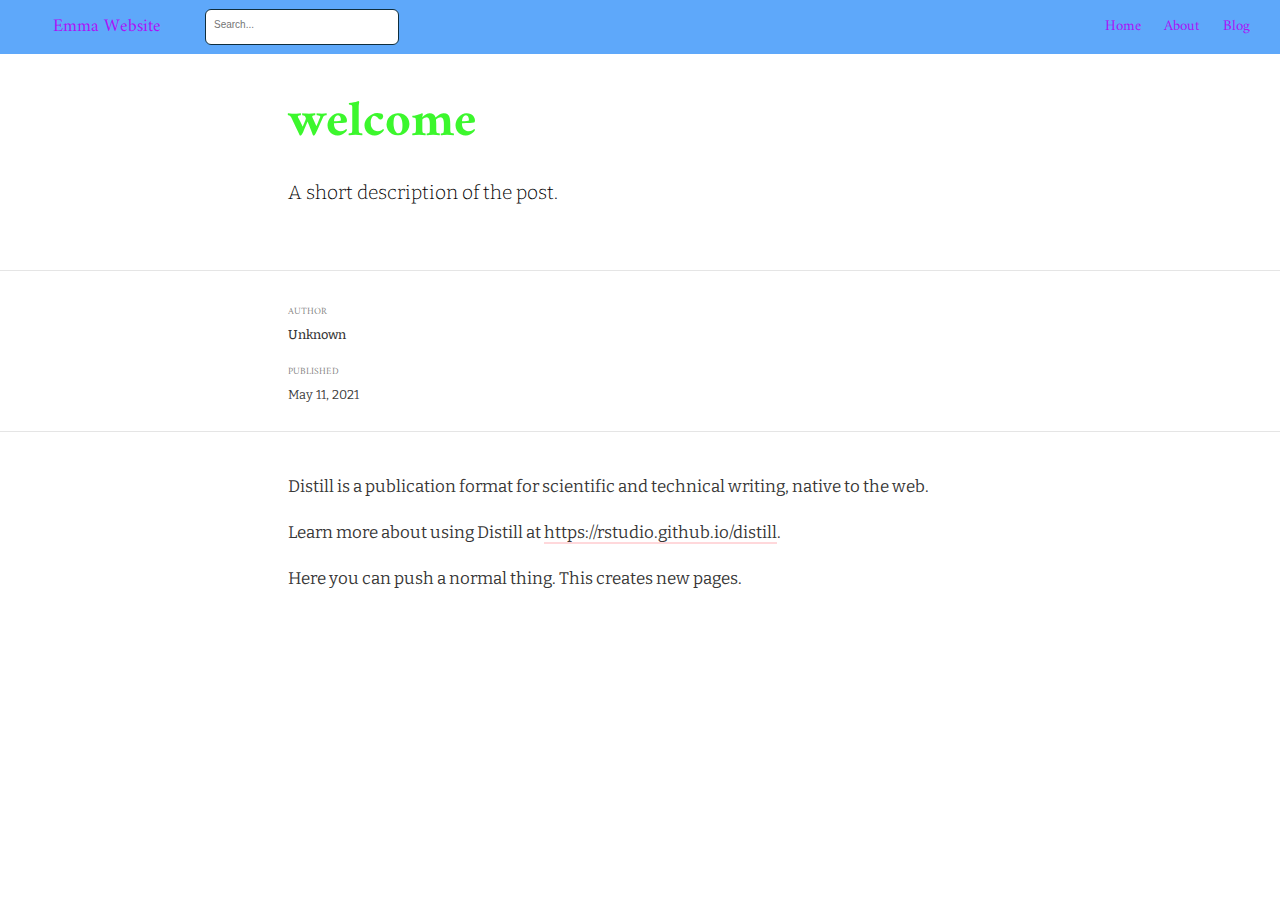
==== docs/posts/2021-05-12-welcome/index.html @ cb59f39b "Initial commit" ====
<!DOCTYPE html>

<html xmlns="http://www.w3.org/1999/xhtml" lang="" xml:lang="">

<head>
  <meta charset="utf-8"/>
  <meta name="viewport" content="width=device-width, initial-scale=1"/>
  <meta http-equiv="X-UA-Compatible" content="IE=Edge,chrome=1"/>
  <meta name="generator" content="distill" />

  <style type="text/css">
  /* Hide doc at startup (prevent jankiness while JS renders/transforms) */
  body {
    visibility: hidden;
  }
  </style>

 <!--radix_placeholder_import_source-->
 <!--/radix_placeholder_import_source-->

<style type="text/css">code{white-space: pre;}</style>
<style type="text/css" data-origin="pandoc">
pre > code.sourceCode { white-space: pre; position: relative; }
pre > code.sourceCode > span { display: inline-block; line-height: 1.25; }
pre > code.sourceCode > span:empty { height: 1.2em; }
.sourceCode { overflow: visible; }
code.sourceCode > span { color: inherit; text-decoration: inherit; }
div.sourceCode { margin: 1em 0; }
pre.sourceCode { margin: 0; }
@media screen {
div.sourceCode { overflow: auto; }
}
@media print {
pre > code.sourceCode { white-space: pre-wrap; }
pre > code.sourceCode > span { text-indent: -5em; padding-left: 5em; }
}
pre.numberSource code
  { counter-reset: source-line 0; }
pre.numberSource code > span
  { position: relative; left: -4em; counter-increment: source-line; }
pre.numberSource code > span > a:first-child::before
  { content: counter(source-line);
    position: relative; left: -1em; text-align: right; vertical-align: baseline;
    border: none; display: inline-block;
    -webkit-touch-callout: none; -webkit-user-select: none;
    -khtml-user-select: none; -moz-user-select: none;
    -ms-user-select: none; user-select: none;
    padding: 0 4px; width: 4em;
    color: #aaaaaa;
  }
pre.numberSource { margin-left: 3em; border-left: 1px solid #aaaaaa;  padding-left: 4px; }
div.sourceCode
  {   }
@media screen {
pre > code.sourceCode > span > a:first-child::before { text-decoration: underline; }
}
code span.al { color: #ad0000; } /* Alert */
code span.an { color: #5e5e5e; } /* Annotation */
code span.at { color: #20794d; } /* Attribute */
code span.bn { color: #ad0000; } /* BaseN */
code span.bu { } /* BuiltIn */
code span.cf { color: #007ba5; } /* ControlFlow */
code span.ch { color: #20794d; } /* Char */
code span.cn { color: #8f5902; } /* Constant */
code span.co { color: #5e5e5e; } /* Comment */
code span.cv { color: #5e5e5e; font-style: italic; } /* CommentVar */
code span.do { color: #5e5e5e; font-style: italic; } /* Documentation */
code span.dt { color: #ad0000; } /* DataType */
code span.dv { color: #ad0000; } /* DecVal */
code span.er { color: #ad0000; } /* Error */
code span.ex { } /* Extension */
code span.fl { color: #ad0000; } /* Float */
code span.fu { color: #4758ab; } /* Function */
code span.im { } /* Import */
code span.in { color: #5e5e5e; } /* Information */
code span.kw { color: #007ba5; } /* Keyword */
code span.op { color: #5e5e5e; } /* Operator */
code span.ot { color: #007ba5; } /* Other */
code span.pp { color: #ad0000; } /* Preprocessor */
code span.sc { color: #20794d; } /* SpecialChar */
code span.ss { color: #20794d; } /* SpecialString */
code span.st { color: #20794d; } /* String */
code span.va { color: #111111; } /* Variable */
code span.vs { color: #20794d; } /* VerbatimString */
code span.wa { color: #5e5e5e; font-style: italic; } /* Warning */
</style>

  <!--radix_placeholder_meta_tags-->
<title>Emma Website: welcome</title>

<meta property="description" itemprop="description" content="A short description of the post."/>


<!--  https://schema.org/Article -->
<meta property="article:published" itemprop="datePublished" content="2021-05-12"/>
<meta property="article:created" itemprop="dateCreated" content="2021-05-12"/>
<meta name="article:author" content="Unknown"/>

<!--  https://developers.facebook.com/docs/sharing/webmasters#markup -->
<meta property="og:title" content="Emma Website: welcome"/>
<meta property="og:type" content="article"/>
<meta property="og:description" content="A short description of the post."/>
<meta property="og:locale" content="en_US"/>
<meta property="og:site_name" content="Emma Website"/>

<!--  https://dev.twitter.com/cards/types/summary -->
<meta property="twitter:card" content="summary"/>
<meta property="twitter:title" content="Emma Website: welcome"/>
<meta property="twitter:description" content="A short description of the post."/>

<!--/radix_placeholder_meta_tags-->
  <!--radix_placeholder_rmarkdown_metadata-->

<script type="text/json" id="radix-rmarkdown-metadata">
{"type":"list","attributes":{"names":{"type":"character","attributes":{},"value":["title","description","author","date","output"]}},"value":[{"type":"character","attributes":{},"value":["welcome"]},{"type":"character","attributes":{},"value":["A short description of the post."]},{"type":"list","attributes":{},"value":[{"type":"list","attributes":{"names":{"type":"character","attributes":{},"value":["name"]}},"value":[{"type":"character","attributes":{},"value":["Unknown"]}]}]},{"type":"character","attributes":{},"value":["05-12-2021"]},{"type":"list","attributes":{"names":{"type":"character","attributes":{},"value":["distill::distill_article"]}},"value":[{"type":"list","attributes":{"names":{"type":"character","attributes":{},"value":["self_contained"]}},"value":[{"type":"logical","attributes":{},"value":[false]}]}]}]}
</script>
<!--/radix_placeholder_rmarkdown_metadata-->
  
  <script type="text/json" id="radix-resource-manifest">
  {"type":"NULL"}
  </script>
  <!--radix_placeholder_navigation_in_header-->
<meta name="distill:offset" content="../.."/>

<script type="application/javascript">

  window.headroom_prevent_pin = false;

  window.document.addEventListener("DOMContentLoaded", function (event) {

    // initialize headroom for banner
    var header = $('header').get(0);
    var headerHeight = header.offsetHeight;
    var headroom = new Headroom(header, {
      tolerance: 5,
      onPin : function() {
        if (window.headroom_prevent_pin) {
          window.headroom_prevent_pin = false;
          headroom.unpin();
        }
      }
    });
    headroom.init();
    if(window.location.hash)
      headroom.unpin();
    $(header).addClass('headroom--transition');

    // offset scroll location for banner on hash change
    // (see: https://github.com/WickyNilliams/headroom.js/issues/38)
    window.addEventListener("hashchange", function(event) {
      window.scrollTo(0, window.pageYOffset - (headerHeight + 25));
    });

    // responsive menu
    $('.distill-site-header').each(function(i, val) {
      var topnav = $(this);
      var toggle = topnav.find('.nav-toggle');
      toggle.on('click', function() {
        topnav.toggleClass('responsive');
      });
    });

    // nav dropdowns
    $('.nav-dropbtn').click(function(e) {
      $(this).next('.nav-dropdown-content').toggleClass('nav-dropdown-active');
      $(this).parent().siblings('.nav-dropdown')
         .children('.nav-dropdown-content').removeClass('nav-dropdown-active');
    });
    $("body").click(function(e){
      $('.nav-dropdown-content').removeClass('nav-dropdown-active');
    });
    $(".nav-dropdown").click(function(e){
      e.stopPropagation();
    });
  });
</script>

<style type="text/css">

/* Theme (user-documented overrideables for nav appearance) */

.distill-site-nav {
  color: rgba(255, 255, 255, 0.8);
  background-color: #0F2E3D;
  font-size: 15px;
  font-weight: 300;
}

.distill-site-nav a {
  color: inherit;
  text-decoration: none;
}

.distill-site-nav a:hover {
  color: white;
}

@media print {
  .distill-site-nav {
    display: none;
  }
}

.distill-site-header {

}

.distill-site-footer {

}


/* Site Header */

.distill-site-header {
  width: 100%;
  box-sizing: border-box;
  z-index: 3;
}

.distill-site-header .nav-left {
  display: inline-block;
  margin-left: 8px;
}

@media screen and (max-width: 768px) {
  .distill-site-header .nav-left {
    margin-left: 0;
  }
}


.distill-site-header .nav-right {
  float: right;
  margin-right: 8px;
}

.distill-site-header a,
.distill-site-header .title {
  display: inline-block;
  text-align: center;
  padding: 14px 10px 14px 10px;
}

.distill-site-header .title {
  font-size: 18px;
  min-width: 150px;
}

.distill-site-header .logo {
  padding: 0;
}

.distill-site-header .logo img {
  display: none;
  max-height: 20px;
  width: auto;
  margin-bottom: -4px;
}

.distill-site-header .nav-image img {
  max-height: 18px;
  width: auto;
  display: inline-block;
  margin-bottom: -3px;
}



@media screen and (min-width: 1000px) {
  .distill-site-header .logo img {
    display: inline-block;
  }
  .distill-site-header .nav-left {
    margin-left: 20px;
  }
  .distill-site-header .nav-right {
    margin-right: 20px;
  }
  .distill-site-header .title {
    padding-left: 12px;
  }
}


.distill-site-header .nav-toggle {
  display: none;
}

.nav-dropdown {
  display: inline-block;
  position: relative;
}

.nav-dropdown .nav-dropbtn {
  border: none;
  outline: none;
  color: rgba(255, 255, 255, 0.8);
  padding: 16px 10px;
  background-color: transparent;
  font-family: inherit;
  font-size: inherit;
  font-weight: inherit;
  margin: 0;
  margin-top: 1px;
  z-index: 2;
}

.nav-dropdown-content {
  display: none;
  position: absolute;
  background-color: white;
  min-width: 200px;
  border: 1px solid rgba(0,0,0,0.15);
  border-radius: 4px;
  box-shadow: 0px 8px 16px 0px rgba(0,0,0,0.1);
  z-index: 1;
  margin-top: 2px;
  white-space: nowrap;
  padding-top: 4px;
  padding-bottom: 4px;
}

.nav-dropdown-content hr {
  margin-top: 4px;
  margin-bottom: 4px;
  border: none;
  border-bottom: 1px solid rgba(0, 0, 0, 0.1);
}

.nav-dropdown-active {
  display: block;
}

.nav-dropdown-content a, .nav-dropdown-content .nav-dropdown-header {
  color: black;
  padding: 6px 24px;
  text-decoration: none;
  display: block;
  text-align: left;
}

.nav-dropdown-content .nav-dropdown-header {
  display: block;
  padding: 5px 24px;
  padding-bottom: 0;
  text-transform: uppercase;
  font-size: 14px;
  color: #999999;
  white-space: nowrap;
}

.nav-dropdown:hover .nav-dropbtn {
  color: white;
}

.nav-dropdown-content a:hover {
  background-color: #ddd;
  color: black;
}

.nav-right .nav-dropdown-content {
  margin-left: -45%;
  right: 0;
}

@media screen and (max-width: 768px) {
  .distill-site-header a, .distill-site-header .nav-dropdown  {display: none;}
  .distill-site-header a.nav-toggle {
    float: right;
    display: block;
  }
  .distill-site-header .title {
    margin-left: 0;
  }
  .distill-site-header .nav-right {
    margin-right: 0;
  }
  .distill-site-header {
    overflow: hidden;
  }
  .nav-right .nav-dropdown-content {
    margin-left: 0;
  }
}


@media screen and (max-width: 768px) {
  .distill-site-header.responsive {position: relative; min-height: 500px; }
  .distill-site-header.responsive a.nav-toggle {
    position: absolute;
    right: 0;
    top: 0;
  }
  .distill-site-header.responsive a,
  .distill-site-header.responsive .nav-dropdown {
    display: block;
    text-align: left;
  }
  .distill-site-header.responsive .nav-left,
  .distill-site-header.responsive .nav-right {
    width: 100%;
  }
  .distill-site-header.responsive .nav-dropdown {float: none;}
  .distill-site-header.responsive .nav-dropdown-content {position: relative;}
  .distill-site-header.responsive .nav-dropdown .nav-dropbtn {
    display: block;
    width: 100%;
    text-align: left;
  }
}

/* Site Footer */

.distill-site-footer {
  width: 100%;
  overflow: hidden;
  box-sizing: border-box;
  z-index: 3;
  margin-top: 30px;
  padding-top: 30px;
  padding-bottom: 30px;
  text-align: center;
}

/* Headroom */

d-title {
  padding-top: 6rem;
}

@media print {
  d-title {
    padding-top: 4rem;
  }
}

.headroom {
  z-index: 1000;
  position: fixed;
  top: 0;
  left: 0;
  right: 0;
}

.headroom--transition {
  transition: all .4s ease-in-out;
}

.headroom--unpinned {
  top: -100px;
}

.headroom--pinned {
  top: 0;
}

/* adjust viewport for navbar height */
/* helps vertically center bootstrap (non-distill) content */
.min-vh-100 {
  min-height: calc(100vh - 100px) !important;
}

</style>

<script src="../../site_libs/jquery-1.11.3/jquery.min.js"></script>
<link href="../../site_libs/font-awesome-5.1.0/css/all.css" rel="stylesheet"/>
<link href="../../site_libs/font-awesome-5.1.0/css/v4-shims.css" rel="stylesheet"/>
<script src="../../site_libs/headroom-0.9.4/headroom.min.js"></script>
<script src="../../site_libs/autocomplete-0.37.1/autocomplete.min.js"></script>
<script src="../../site_libs/fuse-6.4.1/fuse.min.js"></script>

<script type="application/javascript">

function getMeta(metaName) {
  var metas = document.getElementsByTagName('meta');
  for (let i = 0; i < metas.length; i++) {
    if (metas[i].getAttribute('name') === metaName) {
      return metas[i].getAttribute('content');
    }
  }
  return '';
}

function offsetURL(url) {
  var offset = getMeta('distill:offset');
  return offset ? offset + '/' + url : url;
}

function createFuseIndex() {

  // create fuse index
  var options = {
    keys: [
      { name: 'title', weight: 20 },
      { name: 'categories', weight: 15 },
      { name: 'description', weight: 10 },
      { name: 'contents', weight: 5 },
    ],
    ignoreLocation: true,
    threshold: 0
  };
  var fuse = new window.Fuse([], options);

  // fetch the main search.json
  return fetch(offsetURL('search.json'))
    .then(function(response) {
      if (response.status == 200) {
        return response.json().then(function(json) {
          // index main articles
          json.articles.forEach(function(article) {
            fuse.add(article);
          });
          // download collections and index their articles
          return Promise.all(json.collections.map(function(collection) {
            return fetch(offsetURL(collection)).then(function(response) {
              if (response.status === 200) {
                return response.json().then(function(articles) {
                  articles.forEach(function(article) {
                    fuse.add(article);
                  });
                })
              } else {
                return Promise.reject(
                  new Error('Unexpected status from search index request: ' +
                            response.status)
                );
              }
            });
          })).then(function() {
            return fuse;
          });
        });

      } else {
        return Promise.reject(
          new Error('Unexpected status from search index request: ' +
                      response.status)
        );
      }
    });
}

window.document.addEventListener("DOMContentLoaded", function (event) {

  // get search element (bail if we don't have one)
  var searchEl = window.document.getElementById('distill-search');
  if (!searchEl)
    return;

  createFuseIndex()
    .then(function(fuse) {

      // make search box visible
      searchEl.classList.remove('hidden');

      // initialize autocomplete
      var options = {
        autoselect: true,
        hint: false,
        minLength: 2,
      };
      window.autocomplete(searchEl, options, [{
        source: function(query, callback) {
          const searchOptions = {
            isCaseSensitive: false,
            shouldSort: true,
            minMatchCharLength: 2,
            limit: 10,
          };
          var results = fuse.search(query, searchOptions);
          callback(results
            .map(function(result) { return result.item; })
          );
        },
        templates: {
          suggestion: function(suggestion) {
            var img = suggestion.preview && Object.keys(suggestion.preview).length > 0
              ? `<img src="${offsetURL(suggestion.preview)}"</img>`
              : '';
            var html = `
              <div class="search-item">
                <h3>${suggestion.title}</h3>
                <div class="search-item-description">
                  ${suggestion.description || ''}
                </div>
                <div class="search-item-preview">
                  ${img}
                </div>
              </div>
            `;
            return html;
          }
        }
      }]).on('autocomplete:selected', function(event, suggestion) {
        window.location.href = offsetURL(suggestion.path);
      });
      // remove inline display style on autocompleter (we want to
      // manage responsive display via css)
      $('.algolia-autocomplete').css("display", "");
    })
    .catch(function(error) {
      console.log(error);
    });

});

</script>

<style type="text/css">

.nav-search {
  font-size: x-small;
}

/* Algolioa Autocomplete */

.algolia-autocomplete {
  display: inline-block;
  margin-left: 10px;
  vertical-align: sub;
  background-color: white;
  color: black;
  padding: 6px;
  padding-top: 8px;
  padding-bottom: 0;
  border-radius: 6px;
  border: 1px #0F2E3D solid;
  width: 180px;
}


@media screen and (max-width: 768px) {
  .distill-site-nav .algolia-autocomplete {
    display: none;
    visibility: hidden;
  }
  .distill-site-nav.responsive .algolia-autocomplete {
    display: inline-block;
    visibility: visible;
  }
  .distill-site-nav.responsive .algolia-autocomplete .aa-dropdown-menu {
    margin-left: 0;
    width: 400px;
    max-height: 400px;
  }
}

.algolia-autocomplete .aa-input, .algolia-autocomplete .aa-hint {
  width: 90%;
  outline: none;
  border: none;
}

.algolia-autocomplete .aa-hint {
  color: #999;
}
.algolia-autocomplete .aa-dropdown-menu {
  width: 550px;
  max-height: 70vh;
  overflow-x: visible;
  overflow-y: scroll;
  padding: 5px;
  margin-top: 3px;
  margin-left: -150px;
  background-color: #fff;
  border-radius: 5px;
  border: 1px solid #999;
  border-top: none;
}

.algolia-autocomplete .aa-dropdown-menu .aa-suggestion {
  cursor: pointer;
  padding: 5px 4px;
  border-bottom: 1px solid #eee;
}

.algolia-autocomplete .aa-dropdown-menu .aa-suggestion:last-of-type {
  border-bottom: none;
  margin-bottom: 2px;
}

.algolia-autocomplete .aa-dropdown-menu .aa-suggestion .search-item {
  overflow: hidden;
  font-size: 0.8em;
  line-height: 1.4em;
}

.algolia-autocomplete .aa-dropdown-menu .aa-suggestion .search-item h3 {
  font-size: 1rem;
  margin-block-start: 0;
  margin-block-end: 5px;
}

.algolia-autocomplete .aa-dropdown-menu .aa-suggestion .search-item-description {
  display: inline-block;
  overflow: hidden;
  height: 2.8em;
  width: 80%;
  margin-right: 4%;
}

.algolia-autocomplete .aa-dropdown-menu .aa-suggestion .search-item-preview {
  display: inline-block;
  width: 15%;
}

.algolia-autocomplete .aa-dropdown-menu .aa-suggestion .search-item-preview img {
  height: 3em;
  width: auto;
  display: none;
}

.algolia-autocomplete .aa-dropdown-menu .aa-suggestion .search-item-preview img[src] {
  display: initial;
}

.algolia-autocomplete .aa-dropdown-menu .aa-suggestion.aa-cursor {
  background-color: #eee;
}
.algolia-autocomplete .aa-dropdown-menu .aa-suggestion em {
  font-weight: bold;
  font-style: normal;
}

</style>


<!--/radix_placeholder_navigation_in_header-->
  <!--radix_placeholder_distill-->

<style type="text/css">

body {
  background-color: white;
}

.pandoc-table {
  width: 100%;
}

.pandoc-table>caption {
  margin-bottom: 10px;
}

.pandoc-table th:not([align]) {
  text-align: left;
}

.pagedtable-footer {
  font-size: 15px;
}

d-byline .byline {
  grid-template-columns: 2fr 2fr;
}

d-byline .byline h3 {
  margin-block-start: 1.5em;
}

d-byline .byline .authors-affiliations h3 {
  margin-block-start: 0.5em;
}

.authors-affiliations .orcid-id {
  width: 16px;
  height:16px;
  margin-left: 4px;
  margin-right: 4px;
  vertical-align: middle;
  padding-bottom: 2px;
}

d-title .dt-tags {
  margin-top: 1em;
  grid-column: text;
}

.dt-tags .dt-tag {
  text-decoration: none;
  display: inline-block;
  color: rgba(0,0,0,0.6);
  padding: 0em 0.4em;
  margin-right: 0.5em;
  margin-bottom: 0.4em;
  font-size: 70%;
  border: 1px solid rgba(0,0,0,0.2);
  border-radius: 3px;
  text-transform: uppercase;
  font-weight: 500;
}

d-article table.gt_table td,
d-article table.gt_table th {
  border-bottom: none;
}

.html-widget {
  margin-bottom: 2.0em;
}

.l-screen-inset {
  padding-right: 16px;
}

.l-screen .caption {
  margin-left: 10px;
}

.shaded {
  background: rgb(247, 247, 247);
  padding-top: 20px;
  padding-bottom: 20px;
  border-top: 1px solid rgba(0, 0, 0, 0.1);
  border-bottom: 1px solid rgba(0, 0, 0, 0.1);
}

.shaded .html-widget {
  margin-bottom: 0;
  border: 1px solid rgba(0, 0, 0, 0.1);
}

.shaded .shaded-content {
  background: white;
}

.text-output {
  margin-top: 0;
  line-height: 1.5em;
}

.hidden {
  display: none !important;
}

d-article {
  padding-top: 2.5rem;
  padding-bottom: 30px;
}

d-appendix {
  padding-top: 30px;
}

d-article>p>img {
  width: 100%;
}

d-article h2 {
  margin: 1rem 0 1.5rem 0;
}

d-article h3 {
  margin-top: 1.5rem;
}

d-article iframe {
  border: 1px solid rgba(0, 0, 0, 0.1);
  margin-bottom: 2.0em;
  width: 100%;
}

/* Tweak code blocks */

d-article div.sourceCode code,
d-article pre code {
  font-family: Consolas, Monaco, 'Andale Mono', 'Ubuntu Mono', monospace;
}

d-article pre,
d-article div.sourceCode,
d-article div.sourceCode pre {
  overflow: auto;
}

d-article div.sourceCode {
  background-color: white;
}

d-article div.sourceCode pre {
  padding-left: 10px;
  font-size: 12px;
  border-left: 2px solid rgba(0,0,0,0.1);
}

d-article pre {
  font-size: 12px;
  color: black;
  background: none;
  margin-top: 0;
  text-align: left;
  white-space: pre;
  word-spacing: normal;
  word-break: normal;
  word-wrap: normal;
  line-height: 1.5;

  -moz-tab-size: 4;
  -o-tab-size: 4;
  tab-size: 4;

  -webkit-hyphens: none;
  -moz-hyphens: none;
  -ms-hyphens: none;
  hyphens: none;
}

d-article pre a {
  border-bottom: none;
}

d-article pre a:hover {
  border-bottom: none;
  text-decoration: underline;
}

d-article details {
  grid-column: text;
  margin-bottom: 0.8em;
}

@media(min-width: 768px) {

d-article pre,
d-article div.sourceCode,
d-article div.sourceCode pre {
  overflow: visible !important;
}

d-article div.sourceCode pre {
  padding-left: 18px;
  font-size: 14px;
}

d-article pre {
  font-size: 14px;
}

}

figure img.external {
  background: white;
  border: 1px solid rgba(0, 0, 0, 0.1);
  box-shadow: 0 1px 8px rgba(0, 0, 0, 0.1);
  padding: 18px;
  box-sizing: border-box;
}

/* CSS for d-contents */

.d-contents {
  grid-column: text;
  color: rgba(0,0,0,0.8);
  font-size: 0.9em;
  padding-bottom: 1em;
  margin-bottom: 1em;
  padding-bottom: 0.5em;
  margin-bottom: 1em;
  padding-left: 0.25em;
  justify-self: start;
}

@media(min-width: 1000px) {
  .d-contents.d-contents-float {
    height: 0;
    grid-column-start: 1;
    grid-column-end: 4;
    justify-self: center;
    padding-right: 3em;
    padding-left: 2em;
  }
}

.d-contents nav h3 {
  font-size: 18px;
  margin-top: 0;
  margin-bottom: 1em;
}

.d-contents li {
  list-style-type: none
}

.d-contents nav > ul {
  padding-left: 0;
}

.d-contents ul {
  padding-left: 1em
}

.d-contents nav ul li {
  margin-top: 0.6em;
  margin-bottom: 0.2em;
}

.d-contents nav a {
  font-size: 13px;
  border-bottom: none;
  text-decoration: none
  color: rgba(0, 0, 0, 0.8);
}

.d-contents nav a:hover {
  text-decoration: underline solid rgba(0, 0, 0, 0.6)
}

.d-contents nav > ul > li > a {
  font-weight: 600;
}

.d-contents nav > ul > li > ul {
  font-weight: inherit;
}

.d-contents nav > ul > li > ul > li {
  margin-top: 0.2em;
}


.d-contents nav ul {
  margin-top: 0;
  margin-bottom: 0.25em;
}

.d-article-with-toc h2:nth-child(2) {
  margin-top: 0;
}


/* Figure */

.figure {
  position: relative;
  margin-bottom: 2.5em;
  margin-top: 1.5em;
}

.figure img {
  width: 100%;
}

.figure .caption {
  color: rgba(0, 0, 0, 0.6);
  font-size: 12px;
  line-height: 1.5em;
}

.figure img.external {
  background: white;
  border: 1px solid rgba(0, 0, 0, 0.1);
  box-shadow: 0 1px 8px rgba(0, 0, 0, 0.1);
  padding: 18px;
  box-sizing: border-box;
}

.figure .caption a {
  color: rgba(0, 0, 0, 0.6);
}

.figure .caption b,
.figure .caption strong, {
  font-weight: 600;
  color: rgba(0, 0, 0, 1.0);
}

/* Citations */

d-article .citation {
  color: inherit;
  cursor: inherit;
}

div.hanging-indent{
  margin-left: 1em; text-indent: -1em;
}

/* Citation hover box */

.tippy-box[data-theme~=light-border] {
  background-color: rgba(250, 250, 250, 0.95);
}

.tippy-content > p {
  margin-bottom: 0;
  padding: 2px;
}


/* Tweak 1000px media break to show more text */

@media(min-width: 1000px) {
  .base-grid,
  distill-header,
  d-title,
  d-abstract,
  d-article,
  d-appendix,
  distill-appendix,
  d-byline,
  d-footnote-list,
  d-citation-list,
  distill-footer {
    grid-template-columns: [screen-start] 1fr [page-start kicker-start] 80px [middle-start] 50px [text-start kicker-end] 65px 65px 65px 65px 65px 65px 65px 65px [text-end gutter-start] 65px [middle-end] 65px [page-end gutter-end] 1fr [screen-end];
    grid-column-gap: 16px;
  }

  .grid {
    grid-column-gap: 16px;
  }

  d-article {
    font-size: 1.06rem;
    line-height: 1.7em;
  }
  figure .caption, .figure .caption, figure figcaption {
    font-size: 13px;
  }
}

@media(min-width: 1180px) {
  .base-grid,
  distill-header,
  d-title,
  d-abstract,
  d-article,
  d-appendix,
  distill-appendix,
  d-byline,
  d-footnote-list,
  d-citation-list,
  distill-footer {
    grid-template-columns: [screen-start] 1fr [page-start kicker-start] 60px [middle-start] 60px [text-start kicker-end] 60px 60px 60px 60px 60px 60px 60px 60px [text-end gutter-start] 60px [middle-end] 60px [page-end gutter-end] 1fr [screen-end];
    grid-column-gap: 32px;
  }

  .grid {
    grid-column-gap: 32px;
  }
}


/* Get the citation styles for the appendix (not auto-injected on render since
   we do our own rendering of the citation appendix) */

d-appendix .citation-appendix,
.d-appendix .citation-appendix {
  font-size: 11px;
  line-height: 15px;
  border-left: 1px solid rgba(0, 0, 0, 0.1);
  padding-left: 18px;
  border: 1px solid rgba(0,0,0,0.1);
  background: rgba(0, 0, 0, 0.02);
  padding: 10px 18px;
  border-radius: 3px;
  color: rgba(150, 150, 150, 1);
  overflow: hidden;
  margin-top: -12px;
  white-space: pre-wrap;
  word-wrap: break-word;
}

/* Include appendix styles here so they can be overridden */

d-appendix {
  contain: layout style;
  font-size: 0.8em;
  line-height: 1.7em;
  margin-top: 60px;
  margin-bottom: 0;
  border-top: 1px solid rgba(0, 0, 0, 0.1);
  color: rgba(0,0,0,0.5);
  padding-top: 60px;
  padding-bottom: 48px;
}

d-appendix h3 {
  grid-column: page-start / text-start;
  font-size: 15px;
  font-weight: 500;
  margin-top: 1em;
  margin-bottom: 0;
  color: rgba(0,0,0,0.65);
}

d-appendix h3 + * {
  margin-top: 1em;
}

d-appendix ol {
  padding: 0 0 0 15px;
}

@media (min-width: 768px) {
  d-appendix ol {
    padding: 0 0 0 30px;
    margin-left: -30px;
  }
}

d-appendix li {
  margin-bottom: 1em;
}

d-appendix a {
  color: rgba(0, 0, 0, 0.6);
}

d-appendix > * {
  grid-column: text;
}

d-appendix > d-footnote-list,
d-appendix > d-citation-list,
d-appendix > distill-appendix {
  grid-column: screen;
}

/* Include footnote styles here so they can be overridden */

d-footnote-list {
  contain: layout style;
}

d-footnote-list > * {
  grid-column: text;
}

d-footnote-list a.footnote-backlink {
  color: rgba(0,0,0,0.3);
  padding-left: 0.5em;
}



/* Anchor.js */

.anchorjs-link {
  /*transition: all .25s linear; */
  text-decoration: none;
  border-bottom: none;
}
*:hover > .anchorjs-link {
  margin-left: -1.125em !important;
  text-decoration: none;
  border-bottom: none;
}

/* Social footer */

.social_footer {
  margin-top: 30px;
  margin-bottom: 0;
  color: rgba(0,0,0,0.67);
}

.disqus-comments {
  margin-right: 30px;
}

.disqus-comment-count {
  border-bottom: 1px solid rgba(0, 0, 0, 0.4);
  cursor: pointer;
}

#disqus_thread {
  margin-top: 30px;
}

.article-sharing a {
  border-bottom: none;
  margin-right: 8px;
}

.article-sharing a:hover {
  border-bottom: none;
}

.sidebar-section.subscribe {
  font-size: 12px;
  line-height: 1.6em;
}

.subscribe p {
  margin-bottom: 0.5em;
}


.article-footer .subscribe {
  font-size: 15px;
  margin-top: 45px;
}


.sidebar-section.custom {
  font-size: 12px;
  line-height: 1.6em;
}

.custom p {
  margin-bottom: 0.5em;
}

/* Styles for listing layout (hide title) */
.layout-listing d-title, .layout-listing .d-title {
  display: none;
}

/* Styles for posts lists (not auto-injected) */


.posts-with-sidebar {
  padding-left: 45px;
  padding-right: 45px;
}

.posts-list .description h2,
.posts-list .description p {
  font-family: -apple-system, BlinkMacSystemFont, "Segoe UI", Roboto, Oxygen, Ubuntu, Cantarell, "Fira Sans", "Droid Sans", "Helvetica Neue", Arial, sans-serif;
}

.posts-list .description h2 {
  font-weight: 700;
  border-bottom: none;
  padding-bottom: 0;
}

.posts-list h2.post-tag {
  border-bottom: 1px solid rgba(0, 0, 0, 0.2);
  padding-bottom: 12px;
}
.posts-list {
  margin-top: 60px;
  margin-bottom: 24px;
}

.posts-list .post-preview {
  text-decoration: none;
  overflow: hidden;
  display: block;
  border-bottom: 1px solid rgba(0, 0, 0, 0.1);
  padding: 24px 0;
}

.post-preview-last {
  border-bottom: none !important;
}

.posts-list .posts-list-caption {
  grid-column: screen;
  font-weight: 400;
}

.posts-list .post-preview h2 {
  margin: 0 0 6px 0;
  line-height: 1.2em;
  font-style: normal;
  font-size: 24px;
}

.posts-list .post-preview p {
  margin: 0 0 12px 0;
  line-height: 1.4em;
  font-size: 16px;
}

.posts-list .post-preview .thumbnail {
  box-sizing: border-box;
  margin-bottom: 24px;
  position: relative;
  max-width: 500px;
}
.posts-list .post-preview img {
  width: 100%;
  display: block;
}

.posts-list .metadata {
  font-size: 12px;
  line-height: 1.4em;
  margin-bottom: 18px;
}

.posts-list .metadata > * {
  display: inline-block;
}

.posts-list .metadata .publishedDate {
  margin-right: 2em;
}

.posts-list .metadata .dt-authors {
  display: block;
  margin-top: 0.3em;
  margin-right: 2em;
}

.posts-list .dt-tags {
  display: block;
  line-height: 1em;
}

.posts-list .dt-tags .dt-tag {
  display: inline-block;
  color: rgba(0,0,0,0.6);
  padding: 0.3em 0.4em;
  margin-right: 0.2em;
  margin-bottom: 0.4em;
  font-size: 60%;
  border: 1px solid rgba(0,0,0,0.2);
  border-radius: 3px;
  text-transform: uppercase;
  font-weight: 500;
}

.posts-list img {
  opacity: 1;
}

.posts-list img[data-src] {
  opacity: 0;
}

.posts-more {
  clear: both;
}


.posts-sidebar {
  font-size: 16px;
}

.posts-sidebar h3 {
  font-size: 16px;
  margin-top: 0;
  margin-bottom: 0.5em;
  font-weight: 400;
  text-transform: uppercase;
}

.sidebar-section {
  margin-bottom: 30px;
}

.categories ul {
  list-style-type: none;
  margin: 0;
  padding: 0;
}

.categories li {
  color: rgba(0, 0, 0, 0.8);
  margin-bottom: 0;
}

.categories li>a {
  border-bottom: none;
}

.categories li>a:hover {
  border-bottom: 1px solid rgba(0, 0, 0, 0.4);
}

.categories .active {
  font-weight: 600;
}

.categories .category-count {
  color: rgba(0, 0, 0, 0.4);
}


@media(min-width: 768px) {
  .posts-list .post-preview h2 {
    font-size: 26px;
  }
  .posts-list .post-preview .thumbnail {
    float: right;
    width: 30%;
    margin-bottom: 0;
  }
  .posts-list .post-preview .description {
    float: left;
    width: 45%;
  }
  .posts-list .post-preview .metadata {
    float: left;
    width: 20%;
    margin-top: 8px;
  }
  .posts-list .post-preview p {
    margin: 0 0 12px 0;
    line-height: 1.5em;
    font-size: 16px;
  }
  .posts-with-sidebar .posts-list {
    float: left;
    width: 75%;
  }
  .posts-with-sidebar .posts-sidebar {
    float: right;
    width: 20%;
    margin-top: 60px;
    padding-top: 24px;
    padding-bottom: 24px;
  }
}


/* Improve display for browsers without grid (IE/Edge <= 15) */

.downlevel {
  line-height: 1.6em;
  font-family: -apple-system, BlinkMacSystemFont, "Segoe UI", Roboto, Oxygen, Ubuntu, Cantarell, "Fira Sans", "Droid Sans", "Helvetica Neue", Arial, sans-serif;
  margin: 0;
}

.downlevel .d-title {
  padding-top: 6rem;
  padding-bottom: 1.5rem;
}

.downlevel .d-title h1 {
  font-size: 50px;
  font-weight: 700;
  line-height: 1.1em;
  margin: 0 0 0.5rem;
}

.downlevel .d-title p {
  font-weight: 300;
  font-size: 1.2rem;
  line-height: 1.55em;
  margin-top: 0;
}

.downlevel .d-byline {
  padding-top: 0.8em;
  padding-bottom: 0.8em;
  font-size: 0.8rem;
  line-height: 1.8em;
}

.downlevel .section-separator {
  border: none;
  border-top: 1px solid rgba(0, 0, 0, 0.1);
}

.downlevel .d-article {
  font-size: 1.06rem;
  line-height: 1.7em;
  padding-top: 1rem;
  padding-bottom: 2rem;
}


.downlevel .d-appendix {
  padding-left: 0;
  padding-right: 0;
  max-width: none;
  font-size: 0.8em;
  line-height: 1.7em;
  margin-bottom: 0;
  color: rgba(0,0,0,0.5);
  padding-top: 40px;
  padding-bottom: 48px;
}

.downlevel .footnotes ol {
  padding-left: 13px;
}

.downlevel .base-grid,
.downlevel .distill-header,
.downlevel .d-title,
.downlevel .d-abstract,
.downlevel .d-article,
.downlevel .d-appendix,
.downlevel .distill-appendix,
.downlevel .d-byline,
.downlevel .d-footnote-list,
.downlevel .d-citation-list,
.downlevel .distill-footer,
.downlevel .appendix-bottom,
.downlevel .posts-container {
  padding-left: 40px;
  padding-right: 40px;
}

@media(min-width: 768px) {
  .downlevel .base-grid,
  .downlevel .distill-header,
  .downlevel .d-title,
  .downlevel .d-abstract,
  .downlevel .d-article,
  .downlevel .d-appendix,
  .downlevel .distill-appendix,
  .downlevel .d-byline,
  .downlevel .d-footnote-list,
  .downlevel .d-citation-list,
  .downlevel .distill-footer,
  .downlevel .appendix-bottom,
  .downlevel .posts-container {
  padding-left: 150px;
  padding-right: 150px;
  max-width: 900px;
}
}

.downlevel pre code {
  display: block;
  border-left: 2px solid rgba(0, 0, 0, .1);
  padding: 0 0 0 20px;
  font-size: 14px;
}

.downlevel code, .downlevel pre {
  color: black;
  background: none;
  font-family: Consolas, Monaco, 'Andale Mono', 'Ubuntu Mono', monospace;
  text-align: left;
  white-space: pre;
  word-spacing: normal;
  word-break: normal;
  word-wrap: normal;
  line-height: 1.5;

  -moz-tab-size: 4;
  -o-tab-size: 4;
  tab-size: 4;

  -webkit-hyphens: none;
  -moz-hyphens: none;
  -ms-hyphens: none;
  hyphens: none;
}

.downlevel .posts-list .post-preview {
  color: inherit;
}



</style>

<script type="application/javascript">

function is_downlevel_browser() {
  if (bowser.isUnsupportedBrowser({ msie: "12", msedge: "16"},
                                 window.navigator.userAgent)) {
    return true;
  } else {
    return window.load_distill_framework === undefined;
  }
}

// show body when load is complete
function on_load_complete() {

  // add anchors
  if (window.anchors) {
    window.anchors.options.placement = 'left';
    window.anchors.add('d-article > h2, d-article > h3, d-article > h4, d-article > h5');
  }


  // set body to visible
  document.body.style.visibility = 'visible';

  // force redraw for leaflet widgets
  if (window.HTMLWidgets) {
    var maps = window.HTMLWidgets.findAll(".leaflet");
    $.each(maps, function(i, el) {
      var map = this.getMap();
      map.invalidateSize();
      map.eachLayer(function(layer) {
        if (layer instanceof L.TileLayer)
          layer.redraw();
      });
    });
  }

  // trigger 'shown' so htmlwidgets resize
  $('d-article').trigger('shown');
}

function init_distill() {

  init_common();

  // create front matter
  var front_matter = $('<d-front-matter></d-front-matter>');
  $('#distill-front-matter').wrap(front_matter);

  // create d-title
  $('.d-title').changeElementType('d-title');

  // create d-byline
  var byline = $('<d-byline></d-byline>');
  $('.d-byline').replaceWith(byline);

  // create d-article
  var article = $('<d-article></d-article>');
  $('.d-article').wrap(article).children().unwrap();

  // move posts container into article
  $('.posts-container').appendTo($('d-article'));

  // create d-appendix
  $('.d-appendix').changeElementType('d-appendix');

  // flag indicating that we have appendix items
  var appendix = $('.appendix-bottom').children('h3').length > 0;

  // replace footnotes with <d-footnote>
  $('.footnote-ref').each(function(i, val) {
    appendix = true;
    var href = $(this).attr('href');
    var id = href.replace('#', '');
    var fn = $('#' + id);
    var fn_p = $('#' + id + '>p');
    fn_p.find('.footnote-back').remove();
    var text = fn_p.html();
    var dtfn = $('<d-footnote></d-footnote>');
    dtfn.html(text);
    $(this).replaceWith(dtfn);
  });
  // remove footnotes
  $('.footnotes').remove();

  // move refs into #references-listing
  $('#references-listing').replaceWith($('#refs'));

  $('h1.appendix, h2.appendix').each(function(i, val) {
    $(this).changeElementType('h3');
  });
  $('h3.appendix').each(function(i, val) {
    var id = $(this).attr('id');
    $('.d-contents a[href="#' + id + '"]').parent().remove();
    appendix = true;
    $(this).nextUntil($('h1, h2, h3')).addBack().appendTo($('d-appendix'));
  });

  // show d-appendix if we have appendix content
  $("d-appendix").css('display', appendix ? 'grid' : 'none');

  // localize layout chunks to just output
  $('.layout-chunk').each(function(i, val) {

    // capture layout
    var layout = $(this).attr('data-layout');

    // apply layout to markdown level block elements
    var elements = $(this).children().not('details, div.sourceCode, pre, script');
    elements.each(function(i, el) {
      var layout_div = $('<div class="' + layout + '"></div>');
      if (layout_div.hasClass('shaded')) {
        var shaded_content = $('<div class="shaded-content"></div>');
        $(this).wrap(shaded_content);
        $(this).parent().wrap(layout_div);
      } else {
        $(this).wrap(layout_div);
      }
    });


    // unwrap the layout-chunk div
    $(this).children().unwrap();
  });

  // remove code block used to force  highlighting css
  $('.distill-force-highlighting-css').parent().remove();

  // remove empty line numbers inserted by pandoc when using a
  // custom syntax highlighting theme
  $('code.sourceCode a:empty').remove();

  // load distill framework
  load_distill_framework();

  // wait for window.distillRunlevel == 4 to do post processing
  function distill_post_process() {

    if (!window.distillRunlevel || window.distillRunlevel < 4)
      return;

    // hide author/affiliations entirely if we have no authors
    var front_matter = JSON.parse($("#distill-front-matter").html());
    var have_authors = front_matter.authors && front_matter.authors.length > 0;
    if (!have_authors)
      $('d-byline').addClass('hidden');

    // article with toc class
    $('.d-contents').parent().addClass('d-article-with-toc');

    // strip links that point to #
    $('.authors-affiliations').find('a[href="#"]').removeAttr('href');

    // add orcid ids
    $('.authors-affiliations').find('.author').each(function(i, el) {
      var orcid_id = front_matter.authors[i].orcidID;
      if (orcid_id) {
        var a = $('<a></a>');
        a.attr('href', 'https://orcid.org/' + orcid_id);
        var img = $('<img></img>');
        img.addClass('orcid-id');
        img.attr('alt', 'ORCID ID');
        img.attr('src','[data-uri]');
        a.append(img);
        $(this).append(a);
      }
    });

    // hide elements of author/affiliations grid that have no value
    function hide_byline_column(caption) {
      $('d-byline').find('h3:contains("' + caption + '")').parent().css('visibility', 'hidden');
    }

    // affiliations
    var have_affiliations = false;
    for (var i = 0; i<front_matter.authors.length; ++i) {
      var author = front_matter.authors[i];
      if (author.affiliation !== "&nbsp;") {
        have_affiliations = true;
        break;
      }
    }
    if (!have_affiliations)
      $('d-byline').find('h3:contains("Affiliations")').css('visibility', 'hidden');

    // published date
    if (!front_matter.publishedDate)
      hide_byline_column("Published");

    // document object identifier
    var doi = $('d-byline').find('h3:contains("DOI")');
    var doi_p = doi.next().empty();
    if (!front_matter.doi) {
      // if we have a citation and valid citationText then link to that
      if ($('#citation').length > 0 && front_matter.citationText) {
        doi.html('Citation');
        $('<a href="#citation"></a>')
          .text(front_matter.citationText)
          .appendTo(doi_p);
      } else {
        hide_byline_column("DOI");
      }
    } else {
      $('<a></a>')
         .attr('href', "https://doi.org/" + front_matter.doi)
         .html(front_matter.doi)
         .appendTo(doi_p);
    }

     // change plural form of authors/affiliations
    if (front_matter.authors.length === 1) {
      var grid = $('.authors-affiliations');
      grid.children('h3:contains("Authors")').text('Author');
      grid.children('h3:contains("Affiliations")').text('Affiliation');
    }

    // remove d-appendix and d-footnote-list local styles
    $('d-appendix > style:first-child').remove();
    $('d-footnote-list > style:first-child').remove();

    // move appendix-bottom entries to the bottom
    $('.appendix-bottom').appendTo('d-appendix').children().unwrap();
    $('.appendix-bottom').remove();

    // hoverable references
    $('span.citation[data-cites]').each(function() {
      var refHtml = $('#ref-' + $(this).attr('data-cites')).html();
      window.tippy(this, {
        allowHTML: true,
        content: refHtml,
        maxWidth: 500,
        interactive: true,
        interactiveBorder: 10,
        theme: 'light-border',
        placement: 'bottom-start'
      });
    });

    // clear polling timer
    clearInterval(tid);

    // show body now that everything is ready
    on_load_complete();
  }

  var tid = setInterval(distill_post_process, 50);
  distill_post_process();

}

function init_downlevel() {

  init_common();

   // insert hr after d-title
  $('.d-title').after($('<hr class="section-separator"/>'));

  // check if we have authors
  var front_matter = JSON.parse($("#distill-front-matter").html());
  var have_authors = front_matter.authors && front_matter.authors.length > 0;

  // manage byline/border
  if (!have_authors)
    $('.d-byline').remove();
  $('.d-byline').after($('<hr class="section-separator"/>'));
  $('.d-byline a').remove();

  // remove toc
  $('.d-contents').remove();

  // move appendix elements
  $('h1.appendix, h2.appendix').each(function(i, val) {
    $(this).changeElementType('h3');
  });
  $('h3.appendix').each(function(i, val) {
    $(this).nextUntil($('h1, h2, h3')).addBack().appendTo($('.d-appendix'));
  });


  // inject headers into references and footnotes
  var refs_header = $('<h3></h3>');
  refs_header.text('References');
  $('#refs').prepend(refs_header);

  var footnotes_header = $('<h3></h3');
  footnotes_header.text('Footnotes');
  $('.footnotes').children('hr').first().replaceWith(footnotes_header);

  // move appendix-bottom entries to the bottom
  $('.appendix-bottom').appendTo('.d-appendix').children().unwrap();
  $('.appendix-bottom').remove();

  // remove appendix if it's empty
  if ($('.d-appendix').children().length === 0)
    $('.d-appendix').remove();

  // prepend separator above appendix
  $('.d-appendix').before($('<hr class="section-separator" style="clear: both"/>'));

  // trim code
  $('pre>code').each(function(i, val) {
    $(this).html($.trim($(this).html()));
  });

  // move posts-container right before article
  $('.posts-container').insertBefore($('.d-article'));

  $('body').addClass('downlevel');

  on_load_complete();
}


function init_common() {

  // jquery plugin to change element types
  (function($) {
    $.fn.changeElementType = function(newType) {
      var attrs = {};

      $.each(this[0].attributes, function(idx, attr) {
        attrs[attr.nodeName] = attr.nodeValue;
      });

      this.replaceWith(function() {
        return $("<" + newType + "/>", attrs).append($(this).contents());
      });
    };
  })(jQuery);

  // prevent underline for linked images
  $('a > img').parent().css({'border-bottom' : 'none'});

  // mark non-body figures created by knitr chunks as 100% width
  $('.layout-chunk').each(function(i, val) {
    var figures = $(this).find('img, .html-widget');
    if ($(this).attr('data-layout') !== "l-body") {
      figures.css('width', '100%');
    } else {
      figures.css('max-width', '100%');
      figures.filter("[width]").each(function(i, val) {
        var fig = $(this);
        fig.css('width', fig.attr('width') + 'px');
      });

    }
  });

  // auto-append index.html to post-preview links in file: protocol
  // and in rstudio ide preview
  $('.post-preview').each(function(i, val) {
    if (window.location.protocol === "file:")
      $(this).attr('href', $(this).attr('href') + "index.html");
  });

  // get rid of index.html references in header
  if (window.location.protocol !== "file:") {
    $('.distill-site-header a[href]').each(function(i,val) {
      $(this).attr('href', $(this).attr('href').replace("index.html", "./"));
    });
  }

  // add class to pandoc style tables
  $('tr.header').parent('thead').parent('table').addClass('pandoc-table');
  $('.kable-table').children('table').addClass('pandoc-table');

  // add figcaption style to table captions
  $('caption').parent('table').addClass("figcaption");

  // initialize posts list
  if (window.init_posts_list)
    window.init_posts_list();

  // implmement disqus comment link
  $('.disqus-comment-count').click(function() {
    window.headroom_prevent_pin = true;
    $('#disqus_thread').toggleClass('hidden');
    if (!$('#disqus_thread').hasClass('hidden')) {
      var offset = $(this).offset();
      $(window).resize();
      $('html, body').animate({
        scrollTop: offset.top - 35
      });
    }
  });
}

document.addEventListener('DOMContentLoaded', function() {
  if (is_downlevel_browser())
    init_downlevel();
  else
    window.addEventListener('WebComponentsReady', init_distill);
});

</script>

<style type="text/css">
/* base variables */

/* Edit the CSS properties in this file to create a custom
   Distill theme. Only edit values in the right column
   for each row; values shown are the CSS defaults.
   To return any property to the default,
   you may set its value to: unset
   All rows must end with a semi-colon.                      */

/* Optional: embed custom fonts here with `@import`          */
/* This must remain at the top of this file.                 */



html {
  /*-- Main font sizes --*/
  --title-size:      50px;
  --body-size:       1.06rem;
  --code-size:       14px;
  --aside-size:      12px;
  --fig-cap-size:    13px;
  /*-- Main font colors --*/
  --title-color:     #000000;
  --header-color:    rgba(0, 0, 0, 0.8);
  --body-color:      rgba(0, 0, 0, 0.8);
  --aside-color:     rgba(0, 0, 0, 0.6);
  --fig-cap-color:   rgba(0, 0, 0, 0.6);
  /*-- Specify custom fonts ~~~ must be imported above   --*/
  --heading-font:    sans-serif;
  --mono-font:       monospace;
  --body-font:       sans-serif;
  --navbar-font:     sans-serif;  /* websites + blogs only */
}

/*-- ARTICLE METADATA --*/
d-byline {
  --heading-size:    0.6rem;
  --heading-color:   rgba(0, 0, 0, 0.5);
  --body-size:       0.8rem;
  --body-color:      rgba(0, 0, 0, 0.8);
}

/*-- ARTICLE TABLE OF CONTENTS --*/
.d-contents {
  --heading-size:    18px;
  --contents-size:   13px;
}

/*-- ARTICLE APPENDIX --*/
d-appendix {
  --heading-size:    15px;
  --heading-color:   rgba(0, 0, 0, 0.65);
  --text-size:       0.8em;
  --text-color:      rgba(0, 0, 0, 0.5);
}

/*-- WEBSITE HEADER + FOOTER --*/
/* These properties only apply to Distill sites and blogs  */

.distill-site-header {
  --title-size:       18px;
  --text-color:       rgba(255, 255, 255, 0.8);
  --text-size:        15px;
  --hover-color:      white;
  --bkgd-color:       #0F2E3D;
}

.distill-site-footer {
  --text-color:       rgba(255, 255, 255, 0.8);
  --text-size:        15px;
  --hover-color:      white;
  --bkgd-color:       #0F2E3D;
}

/*-- Additional custom styles --*/
/* Add any additional CSS rules below                      */
</style>
<style type="text/css">
/* base variables */

/* Edit the CSS properties in this file to create a custom
   Distill theme. Only edit values in the right column
   for each row; values shown are the CSS defaults.
   To return any property to the default,
   you may set its value to: unset
   All rows must end with a semi-colon.                      */

/* Optional: embed custom fonts here with `@import`          */
/* This must remain at the top of this file.                 */

@import url('https://fonts.googleapis.com/css2?family=Amiri');
@import url('https://fonts.googleapis.com/css2?family=Bitter');
@import url('https://fonts.googleapis.com/css2?family=DM+Mono');


html {
  /*-- Main font sizes --*/
  --title-size:      50px;
  --body-size:       1.06rem;
  --code-size:       14px;
  --aside-size:      12px;
  --fig-cap-size:    13px;
  /*-- Main font colors --*/
  --title-color:     #3CF72D;
  --header-color:    rgba(247, 220, 45, 97);
  --body-color:      rgba(0, 0, 0, 0.8);
  --aside-color:     rgba(0, 0, 0, 0.6);
  --fig-cap-color:   rgba(0, 0, 0, 0.6);
  /*-- Specify custom fonts ~~~ must be imported above   --*/
  --heading-font:    "Amiri", serif;
  --mono-font:       "DM Mono", monospace;
  --body-font:       "Bitter", sans-serif;
  --navbar-font:     "Amiri", sans-serif;  /* websites + blogs only */
}

/*-- ARTICLE METADATA --*/
d-byline {
  --heading-size:    0.6rem;
  --heading-color:   rgba(0, 0, 0, 0.5);
  --body-size:       0.8rem;
  --body-color:      rgba(0, 0, 0, 0.8);
}

/*-- ARTICLE TABLE OF CONTENTS --*/
.d-contents {
  --heading-size:    18px;
  --contents-size:   13px;
}

/*-- ARTICLE APPENDIX --*/
d-appendix {
  --heading-size:    15px;
  --heading-color:   rgba(0, 0, 0, 0.65);
  --text-size:       0.8em;
  --text-color:      rgba(0, 0, 0, 0.5);
}

/*-- WEBSITE HEADER + FOOTER --*/
/* These properties only apply to Distill sites and blogs  */

.distill-site-header {
  --title-size:       18px;    
  --text-color:       #AB14F7; 
  --text-size:        15px;
  --hover-color:      #dd424c; 
  --bkgd-color:       #5EA8FA; 
}

.distill-site-footer {
  --text-color:       rgba(255, 255, 255, 0.8);
  --text-size:        15px;
  --hover-color:      white;
  --bkgd-color:       #AB14F7;
}

/*-- Additional custom styles --*/
/* Add any additional CSS rules below                      */
ul > li::marker {
  font-size: 1.125em;
  color: #AB14F7;
}

/* Change link appearance */
d-article a {
  border-bottom: 2px solid #ffd8db;
  text-decoration: none;
}</style>
<style type="text/css">
/* base style */

/* FONT FAMILIES */

:root {
  --heading-default: -apple-system, BlinkMacSystemFont, "Segoe UI", Roboto, Oxygen, Ubuntu, Cantarell, "Fira Sans", "Droid Sans", "Helvetica Neue", Arial, sans-serif;
  --mono-default: Consolas, Monaco, 'Andale Mono', 'Ubuntu Mono', monospace;
  --body-default: -apple-system, BlinkMacSystemFont, "Segoe UI", Roboto, Oxygen, Ubuntu, Cantarell, "Fira Sans", "Droid Sans", "Helvetica Neue", Arial, sans-serif;
}

body,
.posts-list .post-preview p,
.posts-list .description p {
  font-family: var(--body-font), var(--body-default);
}

h1, h2, h3, h4, h5, h6,
.posts-list .post-preview h2,
.posts-list .description h2 {
  font-family: var(--heading-font), var(--heading-default);
}

d-article div.sourceCode code,
d-article pre code {
  font-family: var(--mono-font), var(--mono-default);
}


/*-- TITLE --*/
d-title h1,
.posts-list > h1 {
  color: var(--title-color, black);
}

d-title h1 {
  font-size: var(--title-size, 50px);
}

/*-- HEADERS --*/
d-article h1,
d-article h2,
d-article h3,
d-article h4,
d-article h5,
d-article h6 {
  color: var(--header-color, rgba(0, 0, 0, 0.8));
}

/*-- BODY --*/
d-article > p,  /* only text inside of <p> tags */
d-article > ul, /* lists */
d-article > ol {
  color: var(--body-color, rgba(0, 0, 0, 0.8));
  font-size: var(--body-size, 1.06rem);
}


/*-- CODE --*/
d-article div.sourceCode code,
d-article pre code {
  font-size: var(--code-size, 14px);
}

/*-- ASIDE --*/
d-article aside {
  font-size: var(--aside-size, 12px);
  color: var(--aside-color, rgba(0, 0, 0, 0.6));
}

/*-- FIGURE CAPTIONS --*/
figure .caption,
figure figcaption,
.figure .caption {
  font-size: var(--fig-cap-size, 13px);
  color: var(--fig-cap-color, rgba(0, 0, 0, 0.6));
}

/*-- METADATA --*/
d-byline h3 {
  font-size: var(--heading-size, 0.6rem);
  color: var(--heading-color, rgba(0, 0, 0, 0.5));
}

d-byline {
  font-size: var(--body-size, 0.8rem);
  color: var(--body-color, rgba(0, 0, 0, 0.8));
}

d-byline a,
d-article d-byline a {
  color: var(--body-color, rgba(0, 0, 0, 0.8));
}

/*-- TABLE OF CONTENTS --*/
.d-contents nav h3 {
  font-size: var(--heading-size, 18px);
}

.d-contents nav a {
  font-size: var(--contents-size, 13px);
}

/*-- APPENDIX --*/
d-appendix h3 {
  font-size: var(--heading-size, 15px);
  color: var(--heading-color, rgba(0, 0, 0, 0.65));
}

d-appendix {
  font-size: var(--text-size, 0.8em);
  color: var(--text-color, rgba(0, 0, 0, 0.5));
}

d-appendix d-footnote-list a.footnote-backlink {
  color: var(--text-color, rgba(0, 0, 0, 0.5));
}

/*-- WEBSITE HEADER + FOOTER --*/
.distill-site-header .title {
  font-size: var(--title-size, 18px);
  font-family: var(--navbar-font), var(--heading-default);
}

.distill-site-header a,
.nav-dropdown .nav-dropbtn {
  font-family: var(--navbar-font), var(--heading-default);
}

.nav-dropdown .nav-dropbtn {
  color: var(--text-color, rgba(255, 255, 255, 0.8));
  font-size: var(--text-size, 15px);
}

.distill-site-header a:hover,
.nav-dropdown:hover .nav-dropbtn {
  color: var(--hover-color, white);
}

.distill-site-header {
  font-size: var(--text-size, 15px);
  color: var(--text-color, rgba(255, 255, 255, 0.8));
  background-color: var(--bkgd-color, #0F2E3D);
}

.distill-site-footer {
  font-size: var(--text-size, 15px);
  color: var(--text-color, rgba(255, 255, 255, 0.8));
  background-color: var(--bkgd-color, #0F2E3D);
}

.distill-site-footer a:hover {
  color: var(--hover-color, white);
}</style>
<!--/radix_placeholder_distill-->
  <script src="../../site_libs/header-attrs-2.8/header-attrs.js"></script>
  <script src="../../site_libs/jquery-1.11.3/jquery.min.js"></script>
  <script src="../../site_libs/popper-2.6.0/popper.min.js"></script>
  <link href="../../site_libs/tippy-6.2.7/tippy.css" rel="stylesheet" />
  <link href="../../site_libs/tippy-6.2.7/tippy-light-border.css" rel="stylesheet" />
  <script src="../../site_libs/tippy-6.2.7/tippy.umd.min.js"></script>
  <script src="../../site_libs/anchor-4.2.2/anchor.min.js"></script>
  <script src="../../site_libs/bowser-1.9.3/bowser.min.js"></script>
  <script src="../../site_libs/webcomponents-2.0.0/webcomponents.js"></script>
  <script src="../../site_libs/distill-2.2.21/template.v2.js"></script>
  <!--radix_placeholder_site_in_header-->
<!--/radix_placeholder_site_in_header-->


</head>

<body>

<!--radix_placeholder_front_matter-->

<script id="distill-front-matter" type="text/json">
{"title":"welcome","description":"A short description of the post.","authors":[{"author":"Unknown","authorURL":"#","affiliation":"&nbsp;","affiliationURL":"#","orcidID":""}],"publishedDate":"2021-05-12T00:00:00.000+12:00","citationText":"Unknown, 2021"}
</script>

<!--/radix_placeholder_front_matter-->
<!--radix_placeholder_navigation_before_body-->
<header class="header header--fixed" role="banner">
<nav class="distill-site-nav distill-site-header">
<div class="nav-left">
<a href="../../index.html" class="title">Emma Website</a>
<input id="distill-search" class="nav-search hidden" type="text" placeholder="Search..."/>
</div>
<div class="nav-right">
<a href="../../index.html">Home</a>
<a href="../../about.html">About</a>
<a href="../../blog.html">Blog</a>
<a href="javascript:void(0);" class="nav-toggle">&#9776;</a>
</div>
</nav>
</header>
<!--/radix_placeholder_navigation_before_body-->
<!--radix_placeholder_site_before_body-->
<!--/radix_placeholder_site_before_body-->

<div class="d-title">
<h1>welcome</h1>
<!--radix_placeholder_categories-->
<!--/radix_placeholder_categories-->
<p><p>A short description of the post.</p></p>
</div>

<div class="d-byline">
  Unknown  
  
<br/>05-12-2021
</div>

<div class="d-article">
<p>Distill is a publication format for scientific and technical writing, native to the web.</p>
<p>Learn more about using Distill at <a href="https://rstudio.github.io/distill" class="uri">https://rstudio.github.io/distill</a>.</p>
<p>Here you can push a normal thing. This creates new pages.</p>
<div class="sourceCode" id="cb1"><pre class="sourceCode r distill-force-highlighting-css"><code class="sourceCode r"></code></pre></div>
<!--radix_placeholder_article_footer-->
<!--/radix_placeholder_article_footer-->
</div>

<div class="d-appendix">
</div>


<!--radix_placeholder_site_after_body-->
<!--/radix_placeholder_site_after_body-->
<!--radix_placeholder_appendices-->
<div class="appendix-bottom"></div>
<!--/radix_placeholder_appendices-->
<!--radix_placeholder_navigation_after_body-->
<!--/radix_placeholder_navigation_after_body-->

</body>

</html>
---- docs/site_libs/font-awesome-5.1.0/css/all.css ----
/*!
 * Font Awesome Free 5.1.0 by @fontawesome - https://fontawesome.com
 * License - https://fontawesome.com/license (Icons: CC BY 4.0, Fonts: SIL OFL 1.1, Code: MIT License)
 */
.fa,.fab,.fal,.far,.fas{-moz-osx-font-smoothing:grayscale;-webkit-font-smoothing:antialiased;display:inline-block;font-style:normal;font-variant:normal;text-rendering:auto;line-height:1}.fa-lg{font-size:1.33333em;line-height:.75em;vertical-align:-.0667em}.fa-xs{font-size:.75em}.fa-sm{font-size:.875em}.fa-1x{font-size:1em}.fa-2x{font-size:2em}.fa-3x{font-size:3em}.fa-4x{font-size:4em}.fa-5x{font-size:5em}.fa-6x{font-size:6em}.fa-7x{font-size:7em}.fa-8x{font-size:8em}.fa-9x{font-size:9em}.fa-10x{font-size:10em}.fa-fw{text-align:center;width:1.25em}.fa-ul{list-style-type:none;margin-left:2.5em;padding-left:0}.fa-ul>li{position:relative}.fa-li{left:-2em;position:absolute;text-align:center;width:2em;line-height:inherit}.fa-border{border:.08em solid #eee;border-radius:.1em;padding:.2em .25em .15em}.fa-pull-left{float:left}.fa-pull-right{float:right}.fa.fa-pull-left,.fab.fa-pull-left,.fal.fa-pull-left,.far.fa-pull-left,.fas.fa-pull-left{margin-right:.3em}.fa.fa-pull-right,.fab.fa-pull-right,.fal.fa-pull-right,.far.fa-pull-right,.fas.fa-pull-right{margin-left:.3em}.fa-spin{animation:a 2s infinite linear}.fa-pulse{animation:a 1s infinite steps(8)}@keyframes a{0%{transform:rotate(0deg)}to{transform:rotate(1turn)}}.fa-rotate-90{-ms-filter:"progid:DXImageTransform.Microsoft.BasicImage(rotation=1)";transform:rotate(90deg)}.fa-rotate-180{-ms-filter:"progid:DXImageTransform.Microsoft.BasicImage(rotation=2)";transform:rotate(180deg)}.fa-rotate-270{-ms-filter:"progid:DXImageTransform.Microsoft.BasicImage(rotation=3)";transform:rotate(270deg)}.fa-flip-horizontal{-ms-filter:"progid:DXImageTransform.Microsoft.BasicImage(rotation=0, mirror=1)";transform:scaleX(-1)}.fa-flip-vertical{transform:scaleY(-1)}.fa-flip-horizontal.fa-flip-vertical,.fa-flip-vertical{-ms-filter:"progid:DXImageTransform.Microsoft.BasicImage(rotation=2, mirror=1)"}.fa-flip-horizontal.fa-flip-vertical{transform:scale(-1)}:root .fa-flip-horizontal,:root .fa-flip-vertical,:root .fa-rotate-90,:root .fa-rotate-180,:root .fa-rotate-270{-webkit-filter:none;filter:none}.fa-stack{display:inline-block;height:2em;line-height:2em;position:relative;vertical-align:middle;width:2em}.fa-stack-1x,.fa-stack-2x{left:0;position:absolute;text-align:center;width:100%}.fa-stack-1x{line-height:inherit}.fa-stack-2x{font-size:2em}.fa-inverse{color:#fff}.fa-500px:before{content:"\f26e"}.fa-accessible-icon:before{content:"\f368"}.fa-accusoft:before{content:"\f369"}.fa-address-book:before{content:"\f2b9"}.fa-address-card:before{content:"\f2bb"}.fa-adjust:before{content:"\f042"}.fa-adn:before{content:"\f170"}.fa-adversal:before{content:"\f36a"}.fa-affiliatetheme:before{content:"\f36b"}.fa-algolia:before{content:"\f36c"}.fa-align-center:before{content:"\f037"}.fa-align-justify:before{content:"\f039"}.fa-align-left:before{content:"\f036"}.fa-align-right:before{content:"\f038"}.fa-allergies:before{content:"\f461"}.fa-amazon:before{content:"\f270"}.fa-amazon-pay:before{content:"\f42c"}.fa-ambulance:before{content:"\f0f9"}.fa-american-sign-language-interpreting:before{content:"\f2a3"}.fa-amilia:before{content:"\f36d"}.fa-anchor:before{content:"\f13d"}.fa-android:before{content:"\f17b"}.fa-angellist:before{content:"\f209"}.fa-angle-double-down:before{content:"\f103"}.fa-angle-double-left:before{content:"\f100"}.fa-angle-double-right:before{content:"\f101"}.fa-angle-double-up:before{content:"\f102"}.fa-angle-down:before{content:"\f107"}.fa-angle-left:before{content:"\f104"}.fa-angle-right:before{content:"\f105"}.fa-angle-up:before{content:"\f106"}.fa-angry:before{content:"\f556"}.fa-angrycreative:before{content:"\f36e"}.fa-angular:before{content:"\f420"}.fa-app-store:before{content:"\f36f"}.fa-app-store-ios:before{content:"\f370"}.fa-apper:before{content:"\f371"}.fa-apple:before{content:"\f179"}.fa-apple-pay:before{content:"\f415"}.fa-archive:before{content:"\f187"}.fa-archway:before{content:"\f557"}.fa-arrow-alt-circle-down:before{content:"\f358"}.fa-arrow-alt-circle-left:before{content:"\f359"}.fa-arrow-alt-circle-right:before{content:"\f35a"}.fa-arrow-alt-circle-up:before{content:"\f35b"}.fa-arrow-circle-down:before{content:"\f0ab"}.fa-arrow-circle-left:before{content:"\f0a8"}.fa-arrow-circle-right:before{content:"\f0a9"}.fa-arrow-circle-up:before{content:"\f0aa"}.fa-arrow-down:before{content:"\f063"}.fa-arrow-left:before{content:"\f060"}.fa-arrow-right:before{content:"\f061"}.fa-arrow-up:before{content:"\f062"}.fa-arrows-alt:before{content:"\f0b2"}.fa-arrows-alt-h:before{content:"\f337"}.fa-arrows-alt-v:before{content:"\f338"}.fa-assistive-listening-systems:before{content:"\f2a2"}.fa-asterisk:before{content:"\f069"}.fa-asymmetrik:before{content:"\f372"}.fa-at:before{content:"\f1fa"}.fa-atlas:before{content:"\f558"}.fa-audible:before{content:"\f373"}.fa-audio-description:before{content:"\f29e"}.fa-autoprefixer:before{content:"\f41c"}.fa-avianex:before{content:"\f374"}.fa-aviato:before{content:"\f421"}.fa-award:before{content:"\f559"}.fa-aws:before{content:"\f375"}.fa-backspace:before{content:"\f55a"}.fa-backward:before{content:"\f04a"}.fa-balance-scale:before{content:"\f24e"}.fa-ban:before{content:"\f05e"}.fa-band-aid:before{content:"\f462"}.fa-bandcamp:before{content:"\f2d5"}.fa-barcode:before{content:"\f02a"}.fa-bars:before{content:"\f0c9"}.fa-baseball-ball:before{content:"\f433"}.fa-basketball-ball:before{content:"\f434"}.fa-bath:before{content:"\f2cd"}.fa-battery-empty:before{content:"\f244"}.fa-battery-full:before{content:"\f240"}.fa-battery-half:before{content:"\f242"}.fa-battery-quarter:before{content:"\f243"}.fa-battery-three-quarters:before{content:"\f241"}.fa-bed:before{content:"\f236"}.fa-beer:before{content:"\f0fc"}.fa-behance:before{content:"\f1b4"}.fa-behance-square:before{content:"\f1b5"}.fa-bell:before{content:"\f0f3"}.fa-bell-slash:before{content:"\f1f6"}.fa-bezier-curve:before{content:"\f55b"}.fa-bicycle:before{content:"\f206"}.fa-bimobject:before{content:"\f378"}.fa-binoculars:before{content:"\f1e5"}.fa-birthday-cake:before{content:"\f1fd"}.fa-bitbucket:before{content:"\f171"}.fa-bitcoin:before{content:"\f379"}.fa-bity:before{content:"\f37a"}.fa-black-tie:before{content:"\f27e"}.fa-blackberry:before{content:"\f37b"}.fa-blender:before{content:"\f517"}.fa-blind:before{content:"\f29d"}.fa-blogger:before{content:"\f37c"}.fa-blogger-b:before{content:"\f37d"}.fa-bluetooth:before{content:"\f293"}.fa-bluetooth-b:before{content:"\f294"}.fa-bold:before{content:"\f032"}.fa-bolt:before{content:"\f0e7"}.fa-bomb:before{content:"\f1e2"}.fa-bong:before{content:"\f55c"}.fa-book:before{content:"\f02d"}.fa-book-open:before{content:"\f518"}.fa-bookmark:before{content:"\f02e"}.fa-bowling-ball:before{content:"\f436"}.fa-box:before{content:"\f466"}.fa-box-open:before{content:"\f49e"}.fa-boxes:before{content:"\f468"}.fa-braille:before{content:"\f2a1"}.fa-briefcase:before{content:"\f0b1"}.fa-briefcase-medical:before{content:"\f469"}.fa-broadcast-tower:before{content:"\f519"}.fa-broom:before{content:"\f51a"}.fa-brush:before{content:"\f55d"}.fa-btc:before{content:"\f15a"}.fa-bug:before{content:"\f188"}.fa-building:before{content:"\f1ad"}.fa-bullhorn:before{content:"\f0a1"}.fa-bullseye:before{content:"\f140"}.fa-burn:before{content:"\f46a"}.fa-buromobelexperte:before{content:"\f37f"}.fa-bus:before{content:"\f207"}.fa-bus-alt:before{content:"\f55e"}.fa-buysellads:before{content:"\f20d"}.fa-calculator:before{content:"\f1ec"}.fa-calendar:before{content:"\f133"}.fa-calendar-alt:before{content:"\f073"}.fa-calendar-check:before{content:"\f274"}.fa-calendar-minus:before{content:"\f272"}.fa-calendar-plus:before{content:"\f271"}.fa-calendar-times:before{content:"\f273"}.fa-camera:before{content:"\f030"}.fa-camera-retro:before{content:"\f083"}.fa-cannabis:before{content:"\f55f"}.fa-capsules:before{content:"\f46b"}.fa-car:before{content:"\f1b9"}.fa-caret-down:before{content:"\f0d7"}.fa-caret-left:before{content:"\f0d9"}.fa-caret-right:before{content:"\f0da"}.fa-caret-square-down:before{content:"\f150"}.fa-caret-square-left:before{content:"\f191"}.fa-caret-square-right:before{content:"\f152"}.fa-caret-square-up:before{content:"\f151"}.fa-caret-up:before{content:"\f0d8"}.fa-cart-arrow-down:before{content:"\f218"}.fa-cart-plus:before{content:"\f217"}.fa-cc-amazon-pay:before{content:"\f42d"}.fa-cc-amex:before{content:"\f1f3"}.fa-cc-apple-pay:before{content:"\f416"}.fa-cc-diners-club:before{content:"\f24c"}.fa-cc-discover:before{content:"\f1f2"}.fa-cc-jcb:before{content:"\f24b"}.fa-cc-mastercard:before{content:"\f1f1"}.fa-cc-paypal:before{content:"\f1f4"}.fa-cc-stripe:before{content:"\f1f5"}.fa-cc-visa:before{content:"\f1f0"}.fa-centercode:before{content:"\f380"}.fa-certificate:before{content:"\f0a3"}.fa-chalkboard:before{content:"\f51b"}.fa-chalkboard-teacher:before{content:"\f51c"}.fa-chart-area:before{content:"\f1fe"}.fa-chart-bar:before{content:"\f080"}.fa-chart-line:before{content:"\f201"}.fa-chart-pie:before{content:"\f200"}.fa-check:before{content:"\f00c"}.fa-check-circle:before{content:"\f058"}.fa-check-double:before{content:"\f560"}.fa-check-square:before{content:"\f14a"}.fa-chess:before{content:"\f439"}.fa-chess-bishop:before{content:"\f43a"}.fa-chess-board:before{content:"\f43c"}.fa-chess-king:before{content:"\f43f"}.fa-chess-knight:before{content:"\f441"}.fa-chess-pawn:before{content:"\f443"}.fa-chess-queen:before{content:"\f445"}.fa-chess-rook:before{content:"\f447"}.fa-chevron-circle-down:before{content:"\f13a"}.fa-chevron-circle-left:before{content:"\f137"}.fa-chevron-circle-right:before{content:"\f138"}.fa-chevron-circle-up:before{content:"\f139"}.fa-chevron-down:before{content:"\f078"}.fa-chevron-left:before{content:"\f053"}.fa-chevron-right:before{content:"\f054"}.fa-chevron-up:before{content:"\f077"}.fa-child:before{content:"\f1ae"}.fa-chrome:before{content:"\f268"}.fa-church:before{content:"\f51d"}.fa-circle:before{content:"\f111"}.fa-circle-notch:before{content:"\f1ce"}.fa-clipboard:before{content:"\f328"}.fa-clipboard-check:before{content:"\f46c"}.fa-clipboard-list:before{content:"\f46d"}.fa-clock:before{content:"\f017"}.fa-clone:before{content:"\f24d"}.fa-closed-captioning:before{content:"\f20a"}.fa-cloud:before{content:"\f0c2"}.fa-cloud-download-alt:before{content:"\f381"}.fa-cloud-upload-alt:before{content:"\f382"}.fa-cloudscale:before{content:"\f383"}.fa-cloudsmith:before{content:"\f384"}.fa-cloudversify:before{content:"\f385"}.fa-cocktail:before{content:"\f561"}.fa-code:before{content:"\f121"}.fa-code-branch:before{content:"\f126"}.fa-codepen:before{content:"\f1cb"}.fa-codiepie:before{content:"\f284"}.fa-coffee:before{content:"\f0f4"}.fa-cog:before{content:"\f013"}.fa-cogs:before{content:"\f085"}.fa-coins:before{content:"\f51e"}.fa-columns:before{content:"\f0db"}.fa-comment:before{content:"\f075"}.fa-comment-alt:before{content:"\f27a"}.fa-comment-dots:before{content:"\f4ad"}.fa-comment-slash:before{content:"\f4b3"}.fa-comments:before{content:"\f086"}.fa-compact-disc:before{content:"\f51f"}.fa-compass:before{content:"\f14e"}.fa-compress:before{content:"\f066"}.fa-concierge-bell:before{content:"\f562"}.fa-connectdevelop:before{content:"\f20e"}.fa-contao:before{content:"\f26d"}.fa-cookie:before{content:"\f563"}.fa-cookie-bite:before{content:"\f564"}.fa-copy:before{content:"\f0c5"}.fa-copyright:before{content:"\f1f9"}.fa-couch:before{content:"\f4b8"}.fa-cpanel:before{content:"\f388"}.fa-creative-commons:before{content:"\f25e"}.fa-creative-commons-by:before{content:"\f4e7"}.fa-creative-commons-nc:before{content:"\f4e8"}.fa-creative-commons-nc-eu:before{content:"\f4e9"}.fa-creative-commons-nc-jp:before{content:"\f4ea"}.fa-creative-commons-nd:before{content:"\f4eb"}.fa-creative-commons-pd:before{content:"\f4ec"}.fa-creative-commons-pd-alt:before{content:"\f4ed"}.fa-creative-commons-remix:before{content:"\f4ee"}.fa-creative-commons-sa:before{content:"\f4ef"}.fa-creative-commons-sampling:before{content:"\f4f0"}.fa-creative-commons-sampling-plus:before{content:"\f4f1"}.fa-creative-commons-share:before{content:"\f4f2"}.fa-credit-card:before{content:"\f09d"}.fa-crop:before{content:"\f125"}.fa-crop-alt:before{content:"\f565"}.fa-crosshairs:before{content:"\f05b"}.fa-crow:before{content:"\f520"}.fa-crown:before{content:"\f521"}.fa-css3:before{content:"\f13c"}.fa-css3-alt:before{content:"\f38b"}.fa-cube:before{content:"\f1b2"}.fa-cubes:before{content:"\f1b3"}.fa-cut:before{content:"\f0c4"}.fa-cuttlefish:before{content:"\f38c"}.fa-d-and-d:before{content:"\f38d"}.fa-dashcube:before{content:"\f210"}.fa-database:before{content:"\f1c0"}.fa-deaf:before{content:"\f2a4"}.fa-delicious:before{content:"\f1a5"}.fa-deploydog:before{content:"\f38e"}.fa-deskpro:before{content:"\f38f"}.fa-desktop:before{content:"\f108"}.fa-deviantart:before{content:"\f1bd"}.fa-diagnoses:before{content:"\f470"}.fa-dice:before{content:"\f522"}.fa-dice-five:before{content:"\f523"}.fa-dice-four:before{content:"\f524"}.fa-dice-one:before{content:"\f525"}.fa-dice-six:before{content:"\f526"}.fa-dice-three:before{content:"\f527"}.fa-dice-two:before{content:"\f528"}.fa-digg:before{content:"\f1a6"}.fa-digital-ocean:before{content:"\f391"}.fa-digital-tachograph:before{content:"\f566"}.fa-discord:before{content:"\f392"}.fa-discourse:before{content:"\f393"}.fa-divide:before{content:"\f529"}.fa-dizzy:before{content:"\f567"}.fa-dna:before{content:"\f471"}.fa-dochub:before{content:"\f394"}.fa-docker:before{content:"\f395"}.fa-dollar-sign:before{content:"\f155"}.fa-dolly:before{content:"\f472"}.fa-dolly-flatbed:before{content:"\f474"}.fa-donate:before{content:"\f4b9"}.fa-door-closed:before{content:"\f52a"}.fa-door-open:before{content:"\f52b"}.fa-dot-circle:before{content:"\f192"}.fa-dove:before{content:"\f4ba"}.fa-download:before{content:"\f019"}.fa-draft2digital:before{content:"\f396"}.fa-drafting-compass:before{content:"\f568"}.fa-dribbble:before{content:"\f17d"}.fa-dribbble-square:before{content:"\f397"}.fa-dropbox:before{content:"\f16b"}.fa-drum:before{content:"\f569"}.fa-drum-steelpan:before{content:"\f56a"}.fa-drupal:before{content:"\f1a9"}.fa-dumbbell:before{content:"\f44b"}.fa-dyalog:before{content:"\f399"}.fa-earlybirds:before{content:"\f39a"}.fa-ebay:before{content:"\f4f4"}.fa-edge:before{content:"\f282"}.fa-edit:before{content:"\f044"}.fa-eject:before{content:"\f052"}.fa-elementor:before{content:"\f430"}.fa-ellipsis-h:before{content:"\f141"}.fa-ellipsis-v:before{content:"\f142"}.fa-ember:before{content:"\f423"}.fa-empire:before{content:"\f1d1"}.fa-envelope:before{content:"\f0e0"}.fa-envelope-open:before{content:"\f2b6"}.fa-envelope-square:before{content:"\f199"}.fa-envira:before{content:"\f299"}.fa-equals:before{content:"\f52c"}.fa-eraser:before{content:"\f12d"}.fa-erlang:before{content:"\f39d"}.fa-ethereum:before{content:"\f42e"}.fa-etsy:before{content:"\f2d7"}.fa-euro-sign:before{content:"\f153"}.fa-exchange-alt:before{content:"\f362"}.fa-exclamation:before{content:"\f12a"}.fa-exclamation-circle:before{content:"\f06a"}.fa-exclamation-triangle:before{content:"\f071"}.fa-expand:before{content:"\f065"}.fa-expand-arrows-alt:before{content:"\f31e"}.fa-expeditedssl:before{content:"\f23e"}.fa-external-link-alt:before{content:"\f35d"}.fa-external-link-square-alt:before{content:"\f360"}.fa-eye:before{content:"\f06e"}.fa-eye-dropper:before{content:"\f1fb"}.fa-eye-slash:before{content:"\f070"}.fa-facebook:before{content:"\f09a"}.fa-facebook-f:before{content:"\f39e"}.fa-facebook-messenger:before{content:"\f39f"}.fa-facebook-square:before{content:"\f082"}.fa-fast-backward:before{content:"\f049"}.fa-fast-forward:before{content:"\f050"}.fa-fax:before{content:"\f1ac"}.fa-feather:before{content:"\f52d"}.fa-feather-alt:before{content:"\f56b"}.fa-female:before{content:"\f182"}.fa-fighter-jet:before{content:"\f0fb"}.fa-file:before{content:"\f15b"}.fa-file-alt:before{content:"\f15c"}.fa-file-archive:before{content:"\f1c6"}.fa-file-audio:before{content:"\f1c7"}.fa-file-code:before{content:"\f1c9"}.fa-file-contract:before{content:"\f56c"}.fa-file-download:before{content:"\f56d"}.fa-file-excel:before{content:"\f1c3"}.fa-file-export:before{content:"\f56e"}.fa-file-image:before{content:"\f1c5"}.fa-file-import:before{content:"\f56f"}.fa-file-invoice:before{content:"\f570"}.fa-file-invoice-dollar:before{content:"\f571"}.fa-file-medical:before{content:"\f477"}.fa-file-medical-alt:before{content:"\f478"}.fa-file-pdf:before{content:"\f1c1"}.fa-file-powerpoint:before{content:"\f1c4"}.fa-file-prescription:before{content:"\f572"}.fa-file-signature:before{content:"\f573"}.fa-file-upload:before{content:"\f574"}.fa-file-video:before{content:"\f1c8"}.fa-file-word:before{content:"\f1c2"}.fa-fill:before{content:"\f575"}.fa-fill-drip:before{content:"\f576"}.fa-film:before{content:"\f008"}.fa-filter:before{content:"\f0b0"}.fa-fingerprint:before{content:"\f577"}.fa-fire:before{content:"\f06d"}.fa-fire-extinguisher:before{content:"\f134"}.fa-firefox:before{content:"\f269"}.fa-first-aid:before{content:"\f479"}.fa-first-order:before{content:"\f2b0"}.fa-first-order-alt:before{content:"\f50a"}.fa-firstdraft:before{content:"\f3a1"}.fa-fish:before{content:"\f578"}.fa-flag:before{content:"\f024"}.fa-flag-checkered:before{content:"\f11e"}.fa-flask:before{content:"\f0c3"}.fa-flickr:before{content:"\f16e"}.fa-flipboard:before{content:"\f44d"}.fa-flushed:before{content:"\f579"}.fa-fly:before{content:"\f417"}.fa-folder:before{content:"\f07b"}.fa-folder-open:before{content:"\f07c"}.fa-font:before{content:"\f031"}.fa-font-awesome:before{content:"\f2b4"}.fa-font-awesome-alt:before{content:"\f35c"}.fa-font-awesome-flag:before{content:"\f425"}.fa-font-awesome-logo-full:before{content:"\f4e6"}.fa-fonticons:before{content:"\f280"}.fa-fonticons-fi:before{content:"\f3a2"}.fa-football-ball:before{content:"\f44e"}.fa-fort-awesome:before{content:"\f286"}.fa-fort-awesome-alt:before{content:"\f3a3"}.fa-forumbee:before{content:"\f211"}.fa-forward:before{content:"\f04e"}.fa-foursquare:before{content:"\f180"}.fa-free-code-camp:before{content:"\f2c5"}.fa-freebsd:before{content:"\f3a4"}.fa-frog:before{content:"\f52e"}.fa-frown:before{content:"\f119"}.fa-frown-open:before{content:"\f57a"}.fa-fulcrum:before{content:"\f50b"}.fa-futbol:before{content:"\f1e3"}.fa-galactic-republic:before{content:"\f50c"}.fa-galactic-senate:before{content:"\f50d"}.fa-gamepad:before{content:"\f11b"}.fa-gas-pump:before{content:"\f52f"}.fa-gavel:before{content:"\f0e3"}.fa-gem:before{content:"\f3a5"}.fa-genderless:before{content:"\f22d"}.fa-get-pocket:before{content:"\f265"}.fa-gg:before{content:"\f260"}.fa-gg-circle:before{content:"\f261"}.fa-gift:before{content:"\f06b"}.fa-git:before{content:"\f1d3"}.fa-git-square:before{content:"\f1d2"}.fa-github:before{content:"\f09b"}.fa-github-alt:before{content:"\f113"}.fa-github-square:before{content:"\f092"}.fa-gitkraken:before{content:"\f3a6"}.fa-gitlab:before{content:"\f296"}.fa-gitter:before{content:"\f426"}.fa-glass-martini:before{content:"\f000"}.fa-glass-martini-alt:before{content:"\f57b"}.fa-glasses:before{content:"\f530"}.fa-glide:before{content:"\f2a5"}.fa-glide-g:before{content:"\f2a6"}.fa-globe:before{content:"\f0ac"}.fa-globe-africa:before{content:"\f57c"}.fa-globe-americas:before{content:"\f57d"}.fa-globe-asia:before{content:"\f57e"}.fa-gofore:before{content:"\f3a7"}.fa-golf-ball:before{content:"\f450"}.fa-goodreads:before{content:"\f3a8"}.fa-goodreads-g:before{content:"\f3a9"}.fa-google:before{content:"\f1a0"}.fa-google-drive:before{content:"\f3aa"}.fa-google-play:before{content:"\f3ab"}.fa-google-plus:before{content:"\f2b3"}.fa-google-plus-g:before{content:"\f0d5"}.fa-google-plus-square:before{content:"\f0d4"}.fa-google-wallet:before{content:"\f1ee"}.fa-graduation-cap:before{content:"\f19d"}.fa-gratipay:before{content:"\f184"}.fa-grav:before{content:"\f2d6"}.fa-greater-than:before{content:"\f531"}.fa-greater-than-equal:before{content:"\f532"}.fa-grimace:before{content:"\f57f"}.fa-grin:before{content:"\f580"}.fa-grin-alt:before{content:"\f581"}.fa-grin-beam:before{content:"\f582"}.fa-grin-beam-sweat:before{content:"\f583"}.fa-grin-hearts:before{content:"\f584"}.fa-grin-squint:before{content:"\f585"}.fa-grin-squint-tears:before{content:"\f586"}.fa-grin-stars:before{content:"\f587"}.fa-grin-tears:before{content:"\f588"}.fa-grin-tongue:before{content:"\f589"}.fa-grin-tongue-squint:before{content:"\f58a"}.fa-grin-tongue-wink:before{content:"\f58b"}.fa-grin-wink:before{content:"\f58c"}.fa-grip-horizontal:before{content:"\f58d"}.fa-grip-vertical:before{content:"\f58e"}.fa-gripfire:before{content:"\f3ac"}.fa-grunt:before{content:"\f3ad"}.fa-gulp:before{content:"\f3ae"}.fa-h-square:before{content:"\f0fd"}.fa-hacker-news:before{content:"\f1d4"}.fa-hacker-news-square:before{content:"\f3af"}.fa-hand-holding:before{content:"\f4bd"}.fa-hand-holding-heart:before{content:"\f4be"}.fa-hand-holding-usd:before{content:"\f4c0"}.fa-hand-lizard:before{content:"\f258"}.fa-hand-paper:before{content:"\f256"}.fa-hand-peace:before{content:"\f25b"}.fa-hand-point-down:before{content:"\f0a7"}.fa-hand-point-left:before{content:"\f0a5"}.fa-hand-point-right:before{content:"\f0a4"}.fa-hand-point-up:before{content:"\f0a6"}.fa-hand-pointer:before{content:"\f25a"}.fa-hand-rock:before{content:"\f255"}.fa-hand-scissors:before{content:"\f257"}.fa-hand-spock:before{content:"\f259"}.fa-hands:before{content:"\f4c2"}.fa-hands-helping:before{content:"\f4c4"}.fa-handshake:before{content:"\f2b5"}.fa-hashtag:before{content:"\f292"}.fa-hdd:before{content:"\f0a0"}.fa-heading:before{content:"\f1dc"}.fa-headphones:before{content:"\f025"}.fa-headphones-alt:before{content:"\f58f"}.fa-headset:before{content:"\f590"}.fa-heart:before{content:"\f004"}.fa-heartbeat:before{content:"\f21e"}.fa-helicopter:before{content:"\f533"}.fa-highlighter:before{content:"\f591"}.fa-hips:before{content:"\f452"}.fa-hire-a-helper:before{content:"\f3b0"}.fa-history:before{content:"\f1da"}.fa-hockey-puck:before{content:"\f453"}.fa-home:before{content:"\f015"}.fa-hooli:before{content:"\f427"}.fa-hornbill:before{content:"\f592"}.fa-hospital:before{content:"\f0f8"}.fa-hospital-alt:before{content:"\f47d"}.fa-hospital-symbol:before{content:"\f47e"}.fa-hot-tub:before{content:"\f593"}.fa-hotel:before{content:"\f594"}.fa-hotjar:before{content:"\f3b1"}.fa-hourglass:before{content:"\f254"}.fa-hourglass-end:before{content:"\f253"}.fa-hourglass-half:before{content:"\f252"}.fa-hourglass-start:before{content:"\f251"}.fa-houzz:before{content:"\f27c"}.fa-html5:before{content:"\f13b"}.fa-hubspot:before{content:"\f3b2"}.fa-i-cursor:before{content:"\f246"}.fa-id-badge:before{content:"\f2c1"}.fa-id-card:before{content:"\f2c2"}.fa-id-card-alt:before{content:"\f47f"}.fa-image:before{content:"\f03e"}.fa-images:before{content:"\f302"}.fa-imdb:before{content:"\f2d8"}.fa-inbox:before{content:"\f01c"}.fa-indent:before{content:"\f03c"}.fa-industry:before{content:"\f275"}.fa-infinity:before{content:"\f534"}.fa-info:before{content:"\f129"}.fa-info-circle:before{content:"\f05a"}.fa-instagram:before{content:"\f16d"}.fa-internet-explorer:before{content:"\f26b"}.fa-ioxhost:before{content:"\f208"}.fa-italic:before{content:"\f033"}.fa-itunes:before{content:"\f3b4"}.fa-itunes-note:before{content:"\f3b5"}.fa-java:before{content:"\f4e4"}.fa-jedi-order:before{content:"\f50e"}.fa-jenkins:before{content:"\f3b6"}.fa-joget:before{content:"\f3b7"}.fa-joint:before{content:"\f595"}.fa-joomla:before{content:"\f1aa"}.fa-js:before{content:"\f3b8"}.fa-js-square:before{content:"\f3b9"}.fa-jsfiddle:before{content:"\f1cc"}.fa-key:before{content:"\f084"}.fa-keybase:before{content:"\f4f5"}.fa-keyboard:before{content:"\f11c"}.fa-keycdn:before{content:"\f3ba"}.fa-kickstarter:before{content:"\f3bb"}.fa-kickstarter-k:before{content:"\f3bc"}.fa-kiss:before{content:"\f596"}.fa-kiss-beam:before{content:"\f597"}.fa-kiss-wink-heart:before{content:"\f598"}.fa-kiwi-bird:before{content:"\f535"}.fa-korvue:before{content:"\f42f"}.fa-language:before{content:"\f1ab"}.fa-laptop:before{content:"\f109"}.fa-laravel:before{content:"\f3bd"}.fa-lastfm:before{content:"\f202"}.fa-lastfm-square:before{content:"\f203"}.fa-laugh:before{content:"\f599"}.fa-laugh-beam:before{content:"\f59a"}.fa-laugh-squint:before{content:"\f59b"}.fa-laugh-wink:before{content:"\f59c"}.fa-leaf:before{content:"\f06c"}.fa-leanpub:before{content:"\f212"}.fa-lemon:before{content:"\f094"}.fa-less:before{content:"\f41d"}.fa-less-than:before{content:"\f536"}.fa-less-than-equal:before{content:"\f537"}.fa-level-down-alt:before{content:"\f3be"}.fa-level-up-alt:before{content:"\f3bf"}.fa-life-ring:before{content:"\f1cd"}.fa-lightbulb:before{content:"\f0eb"}.fa-line:before{content:"\f3c0"}.fa-link:before{content:"\f0c1"}.fa-linkedin:before{content:"\f08c"}.fa-linkedin-in:before{content:"\f0e1"}.fa-linode:before{content:"\f2b8"}.fa-linux:before{content:"\f17c"}.fa-lira-sign:before{content:"\f195"}.fa-list:before{content:"\f03a"}.fa-list-alt:before{content:"\f022"}.fa-list-ol:before{content:"\f0cb"}.fa-list-ul:before{content:"\f0ca"}.fa-location-arrow:before{content:"\f124"}.fa-lock:before{content:"\f023"}.fa-lock-open:before{content:"\f3c1"}.fa-long-arrow-alt-down:before{content:"\f309"}.fa-long-arrow-alt-left:before{content:"\f30a"}.fa-long-arrow-alt-right:before{content:"\f30b"}.fa-long-arrow-alt-up:before{content:"\f30c"}.fa-low-vision:before{content:"\f2a8"}.fa-luggage-cart:before{content:"\f59d"}.fa-lyft:before{content:"\f3c3"}.fa-magento:before{content:"\f3c4"}.fa-magic:before{content:"\f0d0"}.fa-magnet:before{content:"\f076"}.fa-mailchimp:before{content:"\f59e"}.fa-male:before{content:"\f183"}.fa-mandalorian:before{content:"\f50f"}.fa-map:before{content:"\f279"}.fa-map-marked:before{content:"\f59f"}.fa-map-marked-alt:before{content:"\f5a0"}.fa-map-marker:before{content:"\f041"}.fa-map-marker-alt:before{content:"\f3c5"}.fa-map-pin:before{content:"\f276"}.fa-map-signs:before{content:"\f277"}.fa-marker:before{content:"\f5a1"}.fa-mars:before{content:"\f222"}.fa-mars-double:before{content:"\f227"}.fa-mars-stroke:before{content:"\f229"}.fa-mars-stroke-h:before{content:"\f22b"}.fa-mars-stroke-v:before{content:"\f22a"}.fa-mastodon:before{content:"\f4f6"}.fa-maxcdn:before{content:"\f136"}.fa-medal:before{content:"\f5a2"}.fa-medapps:before{content:"\f3c6"}.fa-medium:before{content:"\f23a"}.fa-medium-m:before{content:"\f3c7"}.fa-medkit:before{content:"\f0fa"}.fa-medrt:before{content:"\f3c8"}.fa-meetup:before{content:"\f2e0"}.fa-megaport:before{content:"\f5a3"}.fa-meh:before{content:"\f11a"}.fa-meh-blank:before{content:"\f5a4"}.fa-meh-rolling-eyes:before{content:"\f5a5"}.fa-memory:before{content:"\f538"}.fa-mercury:before{content:"\f223"}.fa-microchip:before{content:"\f2db"}.fa-microphone:before{content:"\f130"}.fa-microphone-alt:before{content:"\f3c9"}.fa-microphone-alt-slash:before{content:"\f539"}.fa-microphone-slash:before{content:"\f131"}.fa-microsoft:before{content:"\f3ca"}.fa-minus:before{content:"\f068"}.fa-minus-circle:before{content:"\f056"}.fa-minus-square:before{content:"\f146"}.fa-mix:before{content:"\f3cb"}.fa-mixcloud:before{content:"\f289"}.fa-mizuni:before{content:"\f3cc"}.fa-mobile:before{content:"\f10b"}.fa-mobile-alt:before{content:"\f3cd"}.fa-modx:before{content:"\f285"}.fa-monero:before{content:"\f3d0"}.fa-money-bill:before{content:"\f0d6"}.fa-money-bill-alt:before{content:"\f3d1"}.fa-money-bill-wave:before{content:"\f53a"}.fa-money-bill-wave-alt:before{content:"\f53b"}.fa-money-check:before{content:"\f53c"}.fa-money-check-alt:before{content:"\f53d"}.fa-monument:before{content:"\f5a6"}.fa-moon:before{content:"\f186"}.fa-mortar-pestle:before{content:"\f5a7"}.fa-motorcycle:before{content:"\f21c"}.fa-mouse-pointer:before{content:"\f245"}.fa-music:before{content:"\f001"}.fa-napster:before{content:"\f3d2"}.fa-neuter:before{content:"\f22c"}.fa-newspaper:before{content:"\f1ea"}.fa-nimblr:before{content:"\f5a8"}.fa-nintendo-switch:before{content:"\f418"}.fa-node:before{content:"\f419"}.fa-node-js:before{content:"\f3d3"}.fa-not-equal:before{content:"\f53e"}.fa-notes-medical:before{content:"\f481"}.fa-npm:before{content:"\f3d4"}.fa-ns8:before{content:"\f3d5"}.fa-nutritionix:before{content:"\f3d6"}.fa-object-group:before{content:"\f247"}.fa-object-ungroup:before{content:"\f248"}.fa-odnoklassniki:before{content:"\f263"}.fa-odnoklassniki-square:before{content:"\f264"}.fa-old-republic:before{content:"\f510"}.fa-opencart:before{content:"\f23d"}.fa-openid:before{content:"\f19b"}.fa-opera:before{content:"\f26a"}.fa-optin-monster:before{content:"\f23c"}.fa-osi:before{content:"\f41a"}.fa-outdent:before{content:"\f03b"}.fa-page4:before{content:"\f3d7"}.fa-pagelines:before{content:"\f18c"}.fa-paint-brush:before{content:"\f1fc"}.fa-paint-roller:before{content:"\f5aa"}.fa-palette:before{content:"\f53f"}.fa-palfed:before{content:"\f3d8"}.fa-pallet:before{content:"\f482"}.fa-paper-plane:before{content:"\f1d8"}.fa-paperclip:before{content:"\f0c6"}.fa-parachute-box:before{content:"\f4cd"}.fa-paragraph:before{content:"\f1dd"}.fa-parking:before{content:"\f540"}.fa-passport:before{content:"\f5ab"}.fa-paste:before{content:"\f0ea"}.fa-patreon:before{content:"\f3d9"}.fa-pause:before{content:"\f04c"}.fa-pause-circle:before{content:"\f28b"}.fa-paw:before{content:"\f1b0"}.fa-paypal:before{content:"\f1ed"}.fa-pen:before{content:"\f304"}.fa-pen-alt:before{content:"\f305"}.fa-pen-fancy:before{content:"\f5ac"}.fa-pen-nib:before{content:"\f5ad"}.fa-pen-square:before{content:"\f14b"}.fa-pencil-alt:before{content:"\f303"}.fa-pencil-ruler:before{content:"\f5ae"}.fa-people-carry:before{content:"\f4ce"}.fa-percent:before{content:"\f295"}.fa-percentage:before{content:"\f541"}.fa-periscope:before{content:"\f3da"}.fa-phabricator:before{content:"\f3db"}.fa-phoenix-framework:before{content:"\f3dc"}.fa-phoenix-squadron:before{content:"\f511"}.fa-phone:before{content:"\f095"}.fa-phone-slash:before{content:"\f3dd"}.fa-phone-square:before{content:"\f098"}.fa-phone-volume:before{content:"\f2a0"}.fa-php:before{content:"\f457"}.fa-pied-piper:before{content:"\f2ae"}.fa-pied-piper-alt:before{content:"\f1a8"}.fa-pied-piper-hat:before{content:"\f4e5"}.fa-pied-piper-pp:before{content:"\f1a7"}.fa-piggy-bank:before{content:"\f4d3"}.fa-pills:before{content:"\f484"}.fa-pinterest:before{content:"\f0d2"}.fa-pinterest-p:before{content:"\f231"}.fa-pinterest-square:before{content:"\f0d3"}.fa-plane:before{content:"\f072"}.fa-plane-arrival:before{content:"\f5af"}.fa-plane-departure:before{content:"\f5b0"}.fa-play:before{content:"\f04b"}.fa-play-circle:before{content:"\f144"}.fa-playstation:before{content:"\f3df"}.fa-plug:before{content:"\f1e6"}.fa-plus:before{content:"\f067"}.fa-plus-circle:before{content:"\f055"}.fa-plus-square:before{content:"\f0fe"}.fa-podcast:before{content:"\f2ce"}.fa-poo:before{content:"\f2fe"}.fa-portrait:before{content:"\f3e0"}.fa-pound-sign:before{content:"\f154"}.fa-power-off:before{content:"\f011"}.fa-prescription:before{content:"\f5b1"}.fa-prescription-bottle:before{content:"\f485"}.fa-prescription-bottle-alt:before{content:"\f486"}.fa-print:before{content:"\f02f"}.fa-procedures:before{content:"\f487"}.fa-product-hunt:before{content:"\f288"}.fa-project-diagram:before{content:"\f542"}.fa-pushed:before{content:"\f3e1"}.fa-puzzle-piece:before{content:"\f12e"}.fa-python:before{content:"\f3e2"}.fa-qq:before{content:"\f1d6"}.fa-qrcode:before{content:"\f029"}.fa-question:before{content:"\f128"}.fa-question-circle:before{content:"\f059"}.fa-quidditch:before{content:"\f458"}.fa-quinscape:before{content:"\f459"}.fa-quora:before{content:"\f2c4"}.fa-quote-left:before{content:"\f10d"}.fa-quote-right:before{content:"\f10e"}.fa-r-project:before{content:"\f4f7"}.fa-random:before{content:"\f074"}.fa-ravelry:before{content:"\f2d9"}.fa-react:before{content:"\f41b"}.fa-readme:before{content:"\f4d5"}.fa-rebel:before{content:"\f1d0"}.fa-receipt:before{content:"\f543"}.fa-recycle:before{content:"\f1b8"}.fa-red-river:before{content:"\f3e3"}.fa-reddit:before{content:"\f1a1"}.fa-reddit-alien:before{content:"\f281"}.fa-reddit-square:before{content:"\f1a2"}.fa-redo:before{content:"\f01e"}.fa-redo-alt:before{content:"\f2f9"}.fa-registered:before{content:"\f25d"}.fa-rendact:before{content:"\f3e4"}.fa-renren:before{content:"\f18b"}.fa-reply:before{content:"\f3e5"}.fa-reply-all:before{content:"\f122"}.fa-replyd:before{content:"\f3e6"}.fa-researchgate:before{content:"\f4f8"}.fa-resolving:before{content:"\f3e7"}.fa-retweet:before{content:"\f079"}.fa-ribbon:before{content:"\f4d6"}.fa-road:before{content:"\f018"}.fa-robot:before{content:"\f544"}.fa-rocket:before{content:"\f135"}.fa-rocketchat:before{content:"\f3e8"}.fa-rockrms:before{content:"\f3e9"}.fa-rss:before{content:"\f09e"}.fa-rss-square:before{content:"\f143"}.fa-ruble-sign:before{content:"\f158"}.fa-ruler:before{content:"\f545"}.fa-ruler-combined:before{content:"\f546"}.fa-ruler-horizontal:before{content:"\f547"}.fa-ruler-vertical:before{content:"\f548"}.fa-rupee-sign:before{content:"\f156"}.fa-sad-cry:before{content:"\f5b3"}.fa-sad-tear:before{content:"\f5b4"}.fa-safari:before{content:"\f267"}.fa-sass:before{content:"\f41e"}.fa-save:before{content:"\f0c7"}.fa-schlix:before{content:"\f3ea"}.fa-school:before{content:"\f549"}.fa-screwdriver:before{content:"\f54a"}.fa-scribd:before{content:"\f28a"}.fa-search:before{content:"\f002"}.fa-search-minus:before{content:"\f010"}.fa-search-plus:before{content:"\f00e"}.fa-searchengin:before{content:"\f3eb"}.fa-seedling:before{content:"\f4d8"}.fa-sellcast:before{content:"\f2da"}.fa-sellsy:before{content:"\f213"}.fa-server:before{content:"\f233"}.fa-servicestack:before{content:"\f3ec"}.fa-share:before{content:"\f064"}.fa-share-alt:before{content:"\f1e0"}.fa-share-alt-square:before{content:"\f1e1"}.fa-share-square:before{content:"\f14d"}.fa-shekel-sign:before{content:"\f20b"}.fa-shield-alt:before{content:"\f3ed"}.fa-ship:before{content:"\f21a"}.fa-shipping-fast:before{content:"\f48b"}.fa-shirtsinbulk:before{content:"\f214"}.fa-shoe-prints:before{content:"\f54b"}.fa-shopping-bag:before{content:"\f290"}.fa-shopping-basket:before{content:"\f291"}.fa-shopping-cart:before{content:"\f07a"}.fa-shopware:before{content:"\f5b5"}.fa-shower:before{content:"\f2cc"}.fa-shuttle-van:before{content:"\f5b6"}.fa-sign:before{content:"\f4d9"}.fa-sign-in-alt:before{content:"\f2f6"}.fa-sign-language:before{content:"\f2a7"}.fa-sign-out-alt:before{content:"\f2f5"}.fa-signal:before{content:"\f012"}.fa-signature:before{content:"\f5b7"}.fa-simplybuilt:before{content:"\f215"}.fa-sistrix:before{content:"\f3ee"}.fa-sitemap:before{content:"\f0e8"}.fa-sith:before{content:"\f512"}.fa-skull:before{content:"\f54c"}.fa-skyatlas:before{content:"\f216"}.fa-skype:before{content:"\f17e"}.fa-slack:before{content:"\f198"}.fa-slack-hash:before{content:"\f3ef"}.fa-sliders-h:before{content:"\f1de"}.fa-slideshare:before{content:"\f1e7"}.fa-smile:before{content:"\f118"}.fa-smile-beam:before{content:"\f5b8"}.fa-smile-wink:before{content:"\f4da"}.fa-smoking:before{content:"\f48d"}.fa-smoking-ban:before{content:"\f54d"}.fa-snapchat:before{content:"\f2ab"}.fa-snapchat-ghost:before{content:"\f2ac"}.fa-snapchat-square:before{content:"\f2ad"}.fa-snowflake:before{content:"\f2dc"}.fa-solar-panel:before{content:"\f5ba"}.fa-sort:before{content:"\f0dc"}.fa-sort-alpha-down:before{content:"\f15d"}.fa-sort-alpha-up:before{content:"\f15e"}.fa-sort-amount-down:before{content:"\f160"}.fa-sort-amount-up:before{content:"\f161"}.fa-sort-down:before{content:"\f0dd"}.fa-sort-numeric-down:before{content:"\f162"}.fa-sort-numeric-up:before{content:"\f163"}.fa-sort-up:before{content:"\f0de"}.fa-soundcloud:before{content:"\f1be"}.fa-spa:before{content:"\f5bb"}.fa-space-shuttle:before{content:"\f197"}.fa-speakap:before{content:"\f3f3"}.fa-spinner:before{content:"\f110"}.fa-splotch:before{content:"\f5bc"}.fa-spotify:before{content:"\f1bc"}.fa-spray-can:before{content:"\f5bd"}.fa-square:before{content:"\f0c8"}.fa-square-full:before{content:"\f45c"}.fa-squarespace:before{content:"\f5be"}.fa-stack-exchange:before{content:"\f18d"}.fa-stack-overflow:before{content:"\f16c"}.fa-stamp:before{content:"\f5bf"}.fa-star:before{content:"\f005"}.fa-star-half:before{content:"\f089"}.fa-star-half-alt:before{content:"\f5c0"}.fa-staylinked:before{content:"\f3f5"}.fa-steam:before{content:"\f1b6"}.fa-steam-square:before{content:"\f1b7"}.fa-steam-symbol:before{content:"\f3f6"}.fa-step-backward:before{content:"\f048"}.fa-step-forward:before{content:"\f051"}.fa-stethoscope:before{content:"\f0f1"}.fa-sticker-mule:before{content:"\f3f7"}.fa-sticky-note:before{content:"\f249"}.fa-stop:before{content:"\f04d"}.fa-stop-circle:before{content:"\f28d"}.fa-stopwatch:before{content:"\f2f2"}.fa-store:before{content:"\f54e"}.fa-store-alt:before{content:"\f54f"}.fa-strava:before{content:"\f428"}.fa-stream:before{content:"\f550"}.fa-street-view:before{content:"\f21d"}.fa-strikethrough:before{content:"\f0cc"}.fa-stripe:before{content:"\f429"}.fa-stripe-s:before{content:"\f42a"}.fa-stroopwafel:before{content:"\f551"}.fa-studiovinari:before{content:"\f3f8"}.fa-stumbleupon:before{content:"\f1a4"}.fa-stumbleupon-circle:before{content:"\f1a3"}.fa-subscript:before{content:"\f12c"}.fa-subway:before{content:"\f239"}.fa-suitcase:before{content:"\f0f2"}.fa-suitcase-rolling:before{content:"\f5c1"}.fa-sun:before{content:"\f185"}.fa-superpowers:before{content:"\f2dd"}.fa-superscript:before{content:"\f12b"}.fa-supple:before{content:"\f3f9"}.fa-surprise:before{content:"\f5c2"}.fa-swatchbook:before{content:"\f5c3"}.fa-swimmer:before{content:"\f5c4"}.fa-swimming-pool:before{content:"\f5c5"}.fa-sync:before{content:"\f021"}.fa-sync-alt:before{content:"\f2f1"}.fa-syringe:before{content:"\f48e"}.fa-table:before{content:"\f0ce"}.fa-table-tennis:before{content:"\f45d"}.fa-tablet:before{content:"\f10a"}.fa-tablet-alt:before{content:"\f3fa"}.fa-tablets:before{content:"\f490"}.fa-tachometer-alt:before{content:"\f3fd"}.fa-tag:before{content:"\f02b"}.fa-tags:before{content:"\f02c"}.fa-tape:before{content:"\f4db"}.fa-tasks:before{content:"\f0ae"}.fa-taxi:before{content:"\f1ba"}.fa-teamspeak:before{content:"\f4f9"}.fa-telegram:before{content:"\f2c6"}.fa-telegram-plane:before{content:"\f3fe"}.fa-tencent-weibo:before{content:"\f1d5"}.fa-terminal:before{content:"\f120"}.fa-text-height:before{content:"\f034"}.fa-text-width:before{content:"\f035"}.fa-th:before{content:"\f00a"}.fa-th-large:before{content:"\f009"}.fa-th-list:before{content:"\f00b"}.fa-themeco:before{content:"\f5c6"}.fa-themeisle:before{content:"\f2b2"}.fa-thermometer:before{content:"\f491"}.fa-thermometer-empty:before{content:"\f2cb"}.fa-thermometer-full:before{content:"\f2c7"}.fa-thermometer-half:before{content:"\f2c9"}.fa-thermometer-quarter:before{content:"\f2ca"}.fa-thermometer-three-quarters:before{content:"\f2c8"}.fa-thumbs-down:before{content:"\f165"}.fa-thumbs-up:before{content:"\f164"}.fa-thumbtack:before{content:"\f08d"}.fa-ticket-alt:before{content:"\f3ff"}.fa-times:before{content:"\f00d"}.fa-times-circle:before{content:"\f057"}.fa-tint:before{content:"\f043"}.fa-tint-slash:before{content:"\f5c7"}.fa-tired:before{content:"\f5c8"}.fa-toggle-off:before{content:"\f204"}.fa-toggle-on:before{content:"\f205"}.fa-toolbox:before{content:"\f552"}.fa-tooth:before{content:"\f5c9"}.fa-trade-federation:before{content:"\f513"}.fa-trademark:before{content:"\f25c"}.fa-train:before{content:"\f238"}.fa-transgender:before{content:"\f224"}.fa-transgender-alt:before{content:"\f225"}.fa-trash:before{content:"\f1f8"}.fa-trash-alt:before{content:"\f2ed"}.fa-tree:before{content:"\f1bb"}.fa-trello:before{content:"\f181"}.fa-tripadvisor:before{content:"\f262"}.fa-trophy:before{content:"\f091"}.fa-truck:before{content:"\f0d1"}.fa-truck-loading:before{content:"\f4de"}.fa-truck-moving:before{content:"\f4df"}.fa-tshirt:before{content:"\f553"}.fa-tty:before{content:"\f1e4"}.fa-tumblr:before{content:"\f173"}.fa-tumblr-square:before{content:"\f174"}.fa-tv:before{content:"\f26c"}.fa-twitch:before{content:"\f1e8"}.fa-twitter:before{content:"\f099"}.fa-twitter-square:before{content:"\f081"}.fa-typo3:before{content:"\f42b"}.fa-uber:before{content:"\f402"}.fa-uikit:before{content:"\f403"}.fa-umbrella:before{content:"\f0e9"}.fa-umbrella-beach:before{content:"\f5ca"}.fa-underline:before{content:"\f0cd"}.fa-undo:before{content:"\f0e2"}.fa-undo-alt:before{content:"\f2ea"}.fa-uniregistry:before{content:"\f404"}.fa-universal-access:before{content:"\f29a"}.fa-university:before{content:"\f19c"}.fa-unlink:before{content:"\f127"}.fa-unlock:before{content:"\f09c"}.fa-unlock-alt:before{content:"\f13e"}.fa-untappd:before{content:"\f405"}.fa-upload:before{content:"\f093"}.fa-usb:before{content:"\f287"}.fa-user:before{content:"\f007"}.fa-user-alt:before{content:"\f406"}.fa-user-alt-slash:before{content:"\f4fa"}.fa-user-astronaut:before{content:"\f4fb"}.fa-user-check:before{content:"\f4fc"}.fa-user-circle:before{content:"\f2bd"}.fa-user-clock:before{content:"\f4fd"}.fa-user-cog:before{content:"\f4fe"}.fa-user-edit:before{content:"\f4ff"}.fa-user-friends:before{content:"\f500"}.fa-user-graduate:before{content:"\f501"}.fa-user-lock:before{content:"\f502"}.fa-user-md:before{content:"\f0f0"}.fa-user-minus:before{content:"\f503"}.fa-user-ninja:before{content:"\f504"}.fa-user-plus:before{content:"\f234"}.fa-user-secret:before{content:"\f21b"}.fa-user-shield:before{content:"\f505"}.fa-user-slash:before{content:"\f506"}.fa-user-tag:before{content:"\f507"}.fa-user-tie:before{content:"\f508"}.fa-user-times:before{content:"\f235"}.fa-users:before{content:"\f0c0"}.fa-users-cog:before{content:"\f509"}.fa-ussunnah:before{content:"\f407"}.fa-utensil-spoon:before{content:"\f2e5"}.fa-utensils:before{content:"\f2e7"}.fa-vaadin:before{content:"\f408"}.fa-vector-square:before{content:"\f5cb"}.fa-venus:before{content:"\f221"}.fa-venus-double:before{content:"\f226"}.fa-venus-mars:before{content:"\f228"}.fa-viacoin:before{content:"\f237"}.fa-viadeo:before{content:"\f2a9"}.fa-viadeo-square:before{content:"\f2aa"}.fa-vial:before{content:"\f492"}.fa-vials:before{content:"\f493"}.fa-viber:before{content:"\f409"}.fa-video:before{content:"\f03d"}.fa-video-slash:before{content:"\f4e2"}.fa-vimeo:before{content:"\f40a"}.fa-vimeo-square:before{content:"\f194"}.fa-vimeo-v:before{content:"\f27d"}.fa-vine:before{content:"\f1ca"}.fa-vk:before{content:"\f189"}.fa-vnv:before{content:"\f40b"}.fa-volleyball-ball:before{content:"\f45f"}.fa-volume-down:before{content:"\f027"}.fa-volume-off:before{content:"\f026"}.fa-volume-up:before{content:"\f028"}.fa-vuejs:before{content:"\f41f"}.fa-walking:before{content:"\f554"}.fa-wallet:before{content:"\f555"}.fa-warehouse:before{content:"\f494"}.fa-weebly:before{content:"\f5cc"}.fa-weibo:before{content:"\f18a"}.fa-weight:before{content:"\f496"}.fa-weight-hanging:before{content:"\f5cd"}.fa-weixin:before{content:"\f1d7"}.fa-whatsapp:before{content:"\f232"}.fa-whatsapp-square:before{content:"\f40c"}.fa-wheelchair:before{content:"\f193"}.fa-whmcs:before{content:"\f40d"}.fa-wifi:before{content:"\f1eb"}.fa-wikipedia-w:before{content:"\f266"}.fa-window-close:before{content:"\f410"}.fa-window-maximize:before{content:"\f2d0"}.fa-window-minimize:before{content:"\f2d1"}.fa-window-restore:before{content:"\f2d2"}.fa-windows:before{content:"\f17a"}.fa-wine-glass:before{content:"\f4e3"}.fa-wine-glass-alt:before{content:"\f5ce"}.fa-wix:before{content:"\f5cf"}.fa-wolf-pack-battalion:before{content:"\f514"}.fa-won-sign:before{content:"\f159"}.fa-wordpress:before{content:"\f19a"}.fa-wordpress-simple:before{content:"\f411"}.fa-wpbeginner:before{content:"\f297"}.fa-wpexplorer:before{content:"\f2de"}.fa-wpforms:before{content:"\f298"}.fa-wrench:before{content:"\f0ad"}.fa-x-ray:before{content:"\f497"}.fa-xbox:before{content:"\f412"}.fa-xing:before{content:"\f168"}.fa-xing-square:before{content:"\f169"}.fa-y-combinator:before{content:"\f23b"}.fa-yahoo:before{content:"\f19e"}.fa-yandex:before{content:"\f413"}.fa-yandex-international:before{content:"\f414"}.fa-yelp:before{content:"\f1e9"}.fa-yen-sign:before{content:"\f157"}.fa-yoast:before{content:"\f2b1"}.fa-youtube:before{content:"\f167"}.fa-youtube-square:before{content:"\f431"}.sr-only{border:0;clip:rect(0,0,0,0);height:1px;margin:-1px;overflow:hidden;padding:0;position:absolute;width:1px}.sr-only-focusable:active,.sr-only-focusable:focus{clip:auto;height:auto;margin:0;overflow:visible;position:static;width:auto}@font-face{font-family:"Font Awesome 5 Brands";font-style:normal;font-weight:normal;src:url(../webfonts/fa-brands-400.eot);src:url(../webfonts/fa-brands-400.eot?#iefix) format("embedded-opentype"),url(../webfonts/fa-brands-400.woff2) format("woff2"),url(../webfonts/fa-brands-400.woff) format("woff"),url(../webfonts/fa-brands-400.ttf) format("truetype"),url(../webfonts/fa-brands-400.svg#fontawesome) format("svg")}.fab{font-family:"Font Awesome 5 Brands"}@font-face{font-family:"Font Awesome 5 Free";font-style:normal;font-weight:400;src:url(../webfonts/fa-regular-400.eot);src:url(../webfonts/fa-regular-400.eot?#iefix) format("embedded-opentype"),url(../webfonts/fa-regular-400.woff2) format("woff2"),url(../webfonts/fa-regular-400.woff) format("woff"),url(../webfonts/fa-regular-400.ttf) format("truetype"),url(../webfonts/fa-regular-400.svg#fontawesome) format("svg")}.far{font-weight:400}@font-face{font-family:"Font Awesome 5 Free";font-style:normal;font-weight:900;src:url(../webfonts/fa-solid-900.eot);src:url(../webfonts/fa-solid-900.eot?#iefix) format("embedded-opentype"),url(../webfonts/fa-solid-900.woff2) format("woff2"),url(../webfonts/fa-solid-900.woff) format("woff"),url(../webfonts/fa-solid-900.ttf) format("truetype"),url(../webfonts/fa-solid-900.svg#fontawesome) format("svg")}.fa,.far,.fas{font-family:"Font Awesome 5 Free"}.fa,.fas{font-weight:900}
---- docs/site_libs/font-awesome-5.1.0/css/v4-shims.css ----
/*!
 * Font Awesome Free 5.1.0 by @fontawesome - https://fontawesome.com
 * License - https://fontawesome.com/license (Icons: CC BY 4.0, Fonts: SIL OFL 1.1, Code: MIT License)
 */
.fa.fa-glass:before {
  content: "\f000"; }

.fa.fa-meetup {
  font-family: 'Font Awesome 5 Brands';
  font-weight: 400; }

.fa.fa-star-o {
  font-family: 'Font Awesome 5 Free';
  font-weight: 400; }

.fa.fa-star-o:before {
  content: "\f005"; }

.fa.fa-remove:before {
  content: "\f00d"; }

.fa.fa-close:before {
  content: "\f00d"; }

.fa.fa-gear:before {
  content: "\f013"; }

.fa.fa-trash-o {
  font-family: 'Font Awesome 5 Free';
  font-weight: 400; }

.fa.fa-trash-o:before {
  content: "\f2ed"; }

.fa.fa-file-o {
  font-family: 'Font Awesome 5 Free';
  font-weight: 400; }

.fa.fa-file-o:before {
  content: "\f15b"; }

.fa.fa-clock-o {
  font-family: 'Font Awesome 5 Free';
  font-weight: 400; }

.fa.fa-clock-o:before {
  content: "\f017"; }

.fa.fa-arrow-circle-o-down {
  font-family: 'Font Awesome 5 Free';
  font-weight: 400; }

.fa.fa-arrow-circle-o-down:before {
  content: "\f358"; }

.fa.fa-arrow-circle-o-up {
  font-family: 'Font Awesome 5 Free';
  font-weight: 400; }

.fa.fa-arrow-circle-o-up:before {
  content: "\f35b"; }

.fa.fa-play-circle-o {
  font-family: 'Font Awesome 5 Free';
  font-weight: 400; }

.fa.fa-play-circle-o:before {
  content: "\f144"; }

.fa.fa-repeat:before {
  content: "\f01e"; }

.fa.fa-rotate-right:before {
  content: "\f01e"; }

.fa.fa-refresh:before {
  content: "\f021"; }

.fa.fa-list-alt {
  font-family: 'Font Awesome 5 Free';
  font-weight: 400; }

.fa.fa-dedent:before {
  content: "\f03b"; }

.fa.fa-video-camera:before {
  content: "\f03d"; }

.fa.fa-picture-o {
  font-family: 'Font Awesome 5 Free';
  font-weight: 400; }

.fa.fa-picture-o:before {
  content: "\f03e"; }

.fa.fa-photo {
  font-family: 'Font Awesome 5 Free';
  font-weight: 400; }

.fa.fa-photo:before {
  content: "\f03e"; }

.fa.fa-image {
  font-family: 'Font Awesome 5 Free';
  font-weight: 400; }

.fa.fa-image:before {
  content: "\f03e"; }

.fa.fa-pencil:before {
  content: "\f303"; }

.fa.fa-map-marker:before {
  content: "\f3c5"; }

.fa.fa-pencil-square-o {
  font-family: 'Font Awesome 5 Free';
  font-weight: 400; }

.fa.fa-pencil-square-o:before {
  content: "\f044"; }

.fa.fa-share-square-o {
  font-family: 'Font Awesome 5 Free';
  font-weight: 400; }

.fa.fa-share-square-o:before {
  content: "\f14d"; }

.fa.fa-check-square-o {
  font-family: 'Font Awesome 5 Free';
  font-weight: 400; }

.fa.fa-check-square-o:before {
  content: "\f14a"; }

.fa.fa-arrows:before {
  content: "\f0b2"; }

.fa.fa-times-circle-o {
  font-family: 'Font Awesome 5 Free';
  font-weight: 400; }

.fa.fa-times-circle-o:before {
  content: "\f057"; }

.fa.fa-check-circle-o {
  font-family: 'Font Awesome 5 Free';
  font-weight: 400; }

.fa.fa-check-circle-o:before {
  content: "\f058"; }

.fa.fa-mail-forward:before {
  content: "\f064"; }

.fa.fa-eye {
  font-family: 'Font Awesome 5 Free';
  font-weight: 400; }

.fa.fa-eye-slash {
  font-family: 'Font Awesome 5 Free';
  font-weight: 400; }

.fa.fa-warning:before {
  content: "\f071"; }

.fa.fa-calendar:before {
  content: "\f073"; }

.fa.fa-arrows-v:before {
  content: "\f338"; }

.fa.fa-arrows-h:before {
  content: "\f337"; }

.fa.fa-bar-chart {
  font-family: 'Font Awesome 5 Free';
  font-weight: 400; }

.fa.fa-bar-chart:before {
  content: "\f080"; }

.fa.fa-bar-chart-o {
  font-family: 'Font Awesome 5 Free';
  font-weight: 400; }

.fa.fa-bar-chart-o:before {
  content: "\f080"; }

.fa.fa-twitter-square {
  font-family: 'Font Awesome 5 Brands';
  font-weight: 400; }

.fa.fa-facebook-square {
  font-family: 'Font Awesome 5 Brands';
  font-weight: 400; }

.fa.fa-gears:before {
  content: "\f085"; }

.fa.fa-thumbs-o-up {
  font-family: 'Font Awesome 5 Free';
  font-weight: 400; }

.fa.fa-thumbs-o-up:before {
  content: "\f164"; }

.fa.fa-thumbs-o-down {
  font-family: 'Font Awesome 5 Free';
  font-weight: 400; }

.fa.fa-thumbs-o-down:before {
  content: "\f165"; }

.fa.fa-heart-o {
  font-family: 'Font Awesome 5 Free';
  font-weight: 400; }

.fa.fa-heart-o:before {
  content: "\f004"; }

.fa.fa-sign-out:before {
  content: "\f2f5"; }

.fa.fa-linkedin-square {
  font-family: 'Font Awesome 5 Brands';
  font-weight: 400; }

.fa.fa-linkedin-square:before {
  content: "\f08c"; }

.fa.fa-thumb-tack:before {
  content: "\f08d"; }

.fa.fa-external-link:before {
  content: "\f35d"; }

.fa.fa-sign-in:before {
  content: "\f2f6"; }

.fa.fa-github-square {
  font-family: 'Font Awesome 5 Brands';
  font-weight: 400; }

.fa.fa-lemon-o {
  font-family: 'Font Awesome 5 Free';
  font-weight: 400; }

.fa.fa-lemon-o:before {
  content: "\f094"; }

.fa.fa-square-o {
  font-family: 'Font Awesome 5 Free';
  font-weight: 400; }

.fa.fa-square-o:before {
  content: "\f0c8"; }

.fa.fa-bookmark-o {
  font-family: 'Font Awesome 5 Free';
  font-weight: 400; }

.fa.fa-bookmark-o:before {
  content: "\f02e"; }

.fa.fa-twitter {
  font-family: 'Font Awesome 5 Brands';
  font-weight: 400; }

.fa.fa-facebook {
  font-family: 'Font Awesome 5 Brands';
  font-weight: 400; }

.fa.fa-facebook:before {
  content: "\f39e"; }

.fa.fa-facebook-f {
  font-family: 'Font Awesome 5 Brands';
  font-weight: 400; }

.fa.fa-facebook-f:before {
  content: "\f39e"; }

.fa.fa-github {
  font-family: 'Font Awesome 5 Brands';
  font-weight: 400; }

.fa.fa-credit-card {
  font-family: 'Font Awesome 5 Free';
  font-weight: 400; }

.fa.fa-feed:before {
  content: "\f09e"; }

.fa.fa-hdd-o {
  font-family: 'Font Awesome 5 Free';
  font-weight: 400; }

.fa.fa-hdd-o:before {
  content: "\f0a0"; }

.fa.fa-hand-o-right {
  font-family: 'Font Awesome 5 Free';
  font-weight: 400; }

.fa.fa-hand-o-right:before {
  content: "\f0a4"; }

.fa.fa-hand-o-left {
  font-family: 'Font Awesome 5 Free';
  font-weight: 400; }

.fa.fa-hand-o-left:before {
  content: "\f0a5"; }

.fa.fa-hand-o-up {
  font-family: 'Font Awesome 5 Free';
  font-weight: 400; }

.fa.fa-hand-o-up:before {
  content: "\f0a6"; }

.fa.fa-hand-o-down {
  font-family: 'Font Awesome 5 Free';
  font-weight: 400; }

.fa.fa-hand-o-down:before {
  content: "\f0a7"; }

.fa.fa-arrows-alt:before {
  content: "\f31e"; }

.fa.fa-group:before {
  content: "\f0c0"; }

.fa.fa-chain:before {
  content: "\f0c1"; }

.fa.fa-scissors:before {
  content: "\f0c4"; }

.fa.fa-files-o {
  font-family: 'Font Awesome 5 Free';
  font-weight: 400; }

.fa.fa-files-o:before {
  content: "\f0c5"; }

.fa.fa-floppy-o {
  font-family: 'Font Awesome 5 Free';
  font-weight: 400; }

.fa.fa-floppy-o:before {
  content: "\f0c7"; }

.fa.fa-navicon:before {
  content: "\f0c9"; }

.fa.fa-reorder:before {
  content: "\f0c9"; }

.fa.fa-pinterest {
  font-family: 'Font Awesome 5 Brands';
  font-weight: 400; }

.fa.fa-pinterest-square {
  font-family: 'Font Awesome 5 Brands';
  font-weight: 400; }

.fa.fa-google-plus-square {
  font-family: 'Font Awesome 5 Brands';
  font-weight: 400; }

.fa.fa-google-plus {
  font-family: 'Font Awesome 5 Brands';
  font-weight: 400; }

.fa.fa-google-plus:before {
  content: "\f0d5"; }

.fa.fa-money {
  font-family: 'Font Awesome 5 Free';
  font-weight: 400; }

.fa.fa-money:before {
  content: "\f3d1"; }

.fa.fa-unsorted:before {
  content: "\f0dc"; }

.fa.fa-sort-desc:before {
  content: "\f0dd"; }

.fa.fa-sort-asc:before {
  content: "\f0de"; }

.fa.fa-linkedin {
  font-family: 'Font Awesome 5 Brands';
  font-weight: 400; }

.fa.fa-linkedin:before {
  content: "\f0e1"; }

.fa.fa-rotate-left:before {
  content: "\f0e2"; }

.fa.fa-legal:before {
  content: "\f0e3"; }

.fa.fa-tachometer:before {
  content: "\f3fd"; }

.fa.fa-dashboard:before {
  content: "\f3fd"; }

.fa.fa-comment-o {
  font-family: 'Font Awesome 5 Free';
  font-weight: 400; }

.fa.fa-comment-o:before {
  content: "\f075"; }

.fa.fa-comments-o {
  font-family: 'Font Awesome 5 Free';
  font-weight: 400; }

.fa.fa-comments-o:before {
  content: "\f086"; }

.fa.fa-flash:before {
  content: "\f0e7"; }

.fa.fa-clipboard {
  font-family: 'Font Awesome 5 Free';
  font-weight: 400; }

.fa.fa-paste {
  font-family: 'Font Awesome 5 Free';
  font-weight: 400; }

.fa.fa-paste:before {
  content: "\f328"; }

.fa.fa-lightbulb-o {
  font-family: 'Font Awesome 5 Free';
  font-weight: 400; }

.fa.fa-lightbulb-o:before {
  content: "\f0eb"; }

.fa.fa-exchange:before {
  content: "\f362"; }

.fa.fa-cloud-download:before {
  content: "\f381"; }

.fa.fa-cloud-upload:before {
  content: "\f382"; }

.fa.fa-bell-o {
  font-family: 'Font Awesome 5 Free';
  font-weight: 400; }

.fa.fa-bell-o:before {
  content: "\f0f3"; }

.fa.fa-cutlery:before {
  content: "\f2e7"; }

.fa.fa-file-text-o {
  font-family: 'Font Awesome 5 Free';
  font-weight: 400; }

.fa.fa-file-text-o:before {
  content: "\f15c"; }

.fa.fa-building-o {
  font-family: 'Font Awesome 5 Free';
  font-weight: 400; }

.fa.fa-building-o:before {
  content: "\f1ad"; }

.fa.fa-hospital-o {
  font-family: 'Font Awesome 5 Free';
  font-weight: 400; }

.fa.fa-hospital-o:before {
  content: "\f0f8"; }

.fa.fa-tablet:before {
  content: "\f3fa"; }

.fa.fa-mobile:before {
  content: "\f3cd"; }

.fa.fa-mobile-phone:before {
  content: "\f3cd"; }

.fa.fa-circle-o {
  font-family: 'Font Awesome 5 Free';
  font-weight: 400; }

.fa.fa-circle-o:before {
  content: "\f111"; }

.fa.fa-mail-reply:before {
  content: "\f3e5"; }

.fa.fa-github-alt {
  font-family: 'Font Awesome 5 Brands';
  font-weight: 400; }

.fa.fa-folder-o {
  font-family: 'Font Awesome 5 Free';
  font-weight: 400; }

.fa.fa-folder-o:before {
  content: "\f07b"; }

.fa.fa-folder-open-o {
  font-family: 'Font Awesome 5 Free';
  font-weight: 400; }

.fa.fa-folder-open-o:before {
  content: "\f07c"; }

.fa.fa-smile-o {
  font-family: 'Font Awesome 5 Free';
  font-weight: 400; }

.fa.fa-smile-o:before {
  content: "\f118"; }

.fa.fa-frown-o {
  font-family: 'Font Awesome 5 Free';
  font-weight: 400; }

.fa.fa-frown-o:before {
  content: "\f119"; }

.fa.fa-meh-o {
  font-family: 'Font Awesome 5 Free';
  font-weight: 400; }

.fa.fa-meh-o:before {
  content: "\f11a"; }

.fa.fa-keyboard-o {
  font-family: 'Font Awesome 5 Free';
  font-weight: 400; }

.fa.fa-keyboard-o:before {
  content: "\f11c"; }

.fa.fa-flag-o {
  font-family: 'Font Awesome 5 Free';
  font-weight: 400; }

.fa.fa-flag-o:before {
  content: "\f024"; }

.fa.fa-mail-reply-all:before {
  content: "\f122"; }

.fa.fa-star-half-o {
  font-family: 'Font Awesome 5 Free';
  font-weight: 400; }

.fa.fa-star-half-o:before {
  content: "\f089"; }

.fa.fa-star-half-empty {
  font-family: 'Font Awesome 5 Free';
  font-weight: 400; }

.fa.fa-star-half-empty:before {
  content: "\f089"; }

.fa.fa-star-half-full {
  font-family: 'Font Awesome 5 Free';
  font-weight: 400; }

.fa.fa-star-half-full:before {
  content: "\f089"; }

.fa.fa-code-fork:before {
  content: "\f126"; }

.fa.fa-chain-broken:before {
  content: "\f127"; }

.fa.fa-shield:before {
  content: "\f3ed"; }

.fa.fa-calendar-o {
  font-family: 'Font Awesome 5 Free';
  font-weight: 400; }

.fa.fa-calendar-o:before {
  content: "\f133"; }

.fa.fa-maxcdn {
  font-family: 'Font Awesome 5 Brands';
  font-weight: 400; }

.fa.fa-html5 {
  font-family: 'Font Awesome 5 Brands';
  font-weight: 400; }

.fa.fa-css3 {
  font-family: 'Font Awesome 5 Brands';
  font-weight: 400; }

.fa.fa-ticket:before {
  content: "\f3ff"; }

.fa.fa-minus-square-o {
  font-family: 'Font Awesome 5 Free';
  font-weight: 400; }

.fa.fa-minus-square-o:before {
  content: "\f146"; }

.fa.fa-level-up:before {
  content: "\f3bf"; }

.fa.fa-level-down:before {
  content: "\f3be"; }

.fa.fa-pencil-square:before {
  content: "\f14b"; }

.fa.fa-external-link-square:before {
  content: "\f360"; }

.fa.fa-compass {
  font-family: 'Font Awesome 5 Free';
  font-weight: 400; }

.fa.fa-caret-square-o-down {
  font-family: 'Font Awesome 5 Free';
  font-weight: 400; }

.fa.fa-caret-square-o-down:before {
  content: "\f150"; }

.fa.fa-toggle-down {
  font-family: 'Font Awesome 5 Free';
  font-weight: 400; }

.fa.fa-toggle-down:before {
  content: "\f150"; }

.fa.fa-caret-square-o-up {
  font-family: 'Font Awesome 5 Free';
  font-weight: 400; }

.fa.fa-caret-square-o-up:before {
  content: "\f151"; }

.fa.fa-toggle-up {
  font-family: 'Font Awesome 5 Free';
  font-weight: 400; }

.fa.fa-toggle-up:before {
  content: "\f151"; }

.fa.fa-caret-square-o-right {
  font-family: 'Font Awesome 5 Free';
  font-weight: 400; }

.fa.fa-caret-square-o-right:before {
  content: "\f152"; }

.fa.fa-toggle-right {
  font-family: 'Font Awesome 5 Free';
  font-weight: 400; }

.fa.fa-toggle-right:before {
  content: "\f152"; }

.fa.fa-eur:before {
  content: "\f153"; }

.fa.fa-euro:before {
  content: "\f153"; }

.fa.fa-gbp:before {
  content: "\f154"; }

.fa.fa-usd:before {
  content: "\f155"; }

.fa.fa-dollar:before {
  content: "\f155"; }

.fa.fa-inr:before {
  content: "\f156"; }

.fa.fa-rupee:before {
  content: "\f156"; }

.fa.fa-jpy:before {
  content: "\f157"; }

.fa.fa-cny:before {
  content: "\f157"; }

.fa.fa-rmb:before {
  content: "\f157"; }

.fa.fa-yen:before {
  content: "\f157"; }

.fa.fa-rub:before {
  content: "\f158"; }

.fa.fa-ruble:before {
  content: "\f158"; }

.fa.fa-rouble:before {
  content: "\f158"; }

.fa.fa-krw:before {
  content: "\f159"; }

.fa.fa-won:before {
  content: "\f159"; }

.fa.fa-btc {
  font-family: 'Font Awesome 5 Brands';
  font-weight: 400; }

.fa.fa-bitcoin {
  font-family: 'Font Awesome 5 Brands';
  font-weight: 400; }

.fa.fa-bitcoin:before {
  content: "\f15a"; }

.fa.fa-file-text:before {
  content: "\f15c"; }

.fa.fa-sort-alpha-asc:before {
  content: "\f15d"; }

.fa.fa-sort-alpha-desc:before {
  content: "\f15e"; }

.fa.fa-sort-amount-asc:before {
  content: "\f160"; }

.fa.fa-sort-amount-desc:before {
  content: "\f161"; }

.fa.fa-sort-numeric-asc:before {
  content: "\f162"; }

.fa.fa-sort-numeric-desc:before {
  content: "\f163"; }

.fa.fa-youtube-square {
  font-family: 'Font Awesome 5 Brands';
  font-weight: 400; }

.fa.fa-youtube {
  font-family: 'Font Awesome 5 Brands';
  font-weight: 400; }

.fa.fa-xing {
  font-family: 'Font Awesome 5 Brands';
  font-weight: 400; }

.fa.fa-xing-square {
  font-family: 'Font Awesome 5 Brands';
  font-weight: 400; }

.fa.fa-youtube-play {
  font-family: 'Font Awesome 5 Brands';
  font-weight: 400; }

.fa.fa-youtube-play:before {
  content: "\f167"; }

.fa.fa-dropbox {
  font-family: 'Font Awesome 5 Brands';
  font-weight: 400; }

.fa.fa-stack-overflow {
  font-family: 'Font Awesome 5 Brands';
  font-weight: 400; }

.fa.fa-instagram {
  font-family: 'Font Awesome 5 Brands';
  font-weight: 400; }

.fa.fa-flickr {
  font-family: 'Font Awesome 5 Brands';
  font-weight: 400; }

.fa.fa-adn {
  font-family: 'Font Awesome 5 Brands';
  font-weight: 400; }

.fa.fa-bitbucket {
  font-family: 'Font Awesome 5 Brands';
  font-weight: 400; }

.fa.fa-bitbucket-square {
  font-family: 'Font Awesome 5 Brands';
  font-weight: 400; }

.fa.fa-bitbucket-square:before {
  content: "\f171"; }

.fa.fa-tumblr {
  font-family: 'Font Awesome 5 Brands';
  font-weight: 400; }

.fa.fa-tumblr-square {
  font-family: 'Font Awesome 5 Brands';
  font-weight: 400; }

.fa.fa-long-arrow-down:before {
  content: "\f309"; }

.fa.fa-long-arrow-up:before {
  content: "\f30c"; }

.fa.fa-long-arrow-left:before {
  content: "\f30a"; }

.fa.fa-long-arrow-right:before {
  content: "\f30b"; }

.fa.fa-apple {
  font-family: 'Font Awesome 5 Brands';
  font-weight: 400; }

.fa.fa-windows {
  font-family: 'Font Awesome 5 Brands';
  font-weight: 400; }

.fa.fa-android {
  font-family: 'Font Awesome 5 Brands';
  font-weight: 400; }

.fa.fa-linux {
  font-family: 'Font Awesome 5 Brands';
  font-weight: 400; }

.fa.fa-dribbble {
  font-family: 'Font Awesome 5 Brands';
  font-weight: 400; }

.fa.fa-skype {
  font-family: 'Font Awesome 5 Brands';
  font-weight: 400; }

.fa.fa-foursquare {
  font-family: 'Font Awesome 5 Brands';
  font-weight: 400; }

.fa.fa-trello {
  font-family: 'Font Awesome 5 Brands';
  font-weight: 400; }

.fa.fa-gratipay {
  font-family: 'Font Awesome 5 Brands';
  font-weight: 400; }

.fa.fa-gittip {
  font-family: 'Font Awesome 5 Brands';
  font-weight: 400; }

.fa.fa-gittip:before {
  content: "\f184"; }

.fa.fa-sun-o {
  font-family: 'Font Awesome 5 Free';
  font-weight: 400; }

.fa.fa-sun-o:before {
  content: "\f185"; }

.fa.fa-moon-o {
  font-family: 'Font Awesome 5 Free';
  font-weight: 400; }

.fa.fa-moon-o:before {
  content: "\f186"; }

.fa.fa-vk {
  font-family: 'Font Awesome 5 Brands';
  font-weight: 400; }

.fa.fa-weibo {
  font-family: 'Font Awesome 5 Brands';
  font-weight: 400; }

.fa.fa-renren {
  font-family: 'Font Awesome 5 Brands';
  font-weight: 400; }

.fa.fa-pagelines {
  font-family: 'Font Awesome 5 Brands';
  font-weight: 400; }

.fa.fa-stack-exchange {
  font-family: 'Font Awesome 5 Brands';
  font-weight: 400; }

.fa.fa-arrow-circle-o-right {
  font-family: 'Font Awesome 5 Free';
  font-weight: 400; }

.fa.fa-arrow-circle-o-right:before {
  content: "\f35a"; }

.fa.fa-arrow-circle-o-left {
  font-family: 'Font Awesome 5 Free';
  font-weight: 400; }

.fa.fa-arrow-circle-o-left:before {
  content: "\f359"; }

.fa.fa-caret-square-o-left {
  font-family: 'Font Awesome 5 Free';
  font-weight: 400; }

.fa.fa-caret-square-o-left:before {
  content: "\f191"; }

.fa.fa-toggle-left {
  font-family: 'Font Awesome 5 Free';
  font-weight: 400; }

.fa.fa-toggle-left:before {
  content: "\f191"; }

.fa.fa-dot-circle-o {
  font-family: 'Font Awesome 5 Free';
  font-weight: 400; }

.fa.fa-dot-circle-o:before {
  content: "\f192"; }

.fa.fa-vimeo-square {
  font-family: 'Font Awesome 5 Brands';
  font-weight: 400; }

.fa.fa-try:before {
  content: "\f195"; }

.fa.fa-turkish-lira:before {
  content: "\f195"; }

.fa.fa-plus-square-o {
  font-family: 'Font Awesome 5 Free';
  font-weight: 400; }

.fa.fa-plus-square-o:before {
  content: "\f0fe"; }

.fa.fa-slack {
  font-family: 'Font Awesome 5 Brands';
  font-weight: 400; }

.fa.fa-wordpress {
  font-family: 'Font Awesome 5 Brands';
  font-weight: 400; }

.fa.fa-openid {
  font-family: 'Font Awesome 5 Brands';
  font-weight: 400; }

.fa.fa-institution:before {
  content: "\f19c"; }

.fa.fa-bank:before {
  content: "\f19c"; }

.fa.fa-mortar-board:before {
  content: "\f19d"; }

.fa.fa-yahoo {
  font-family: 'Font Awesome 5 Brands';
  font-weight: 400; }

.fa.fa-google {
  font-family: 'Font Awesome 5 Brands';
  font-weight: 400; }

.fa.fa-reddit {
  font-family: 'Font Awesome 5 Brands';
  font-weight: 400; }

.fa.fa-reddit-square {
  font-family: 'Font Awesome 5 Brands';
  font-weight: 400; }

.fa.fa-stumbleupon-circle {
  font-family: 'Font Awesome 5 Brands';
  font-weight: 400; }

.fa.fa-stumbleupon {
  font-family: 'Font Awesome 5 Brands';
  font-weight: 400; }

.fa.fa-delicious {
  font-family: 'Font Awesome 5 Brands';
  font-weight: 400; }

.fa.fa-digg {
  font-family: 'Font Awesome 5 Brands';
  font-weight: 400; }

.fa.fa-pied-piper-pp {
  font-family: 'Font Awesome 5 Brands';
  font-weight: 400; }

.fa.fa-pied-piper-alt {
  font-family: 'Font Awesome 5 Brands';
  font-weight: 400; }

.fa.fa-drupal {
  font-family: 'Font Awesome 5 Brands';
  font-weight: 400; }

.fa.fa-joomla {
  font-family: 'Font Awesome 5 Brands';
  font-weight: 400; }

.fa.fa-spoon:before {
  content: "\f2e5"; }

.fa.fa-behance {
  font-family: 'Font Awesome 5 Brands';
  font-weight: 400; }

.fa.fa-behance-square {
  font-family: 'Font Awesome 5 Brands';
  font-weight: 400; }

.fa.fa-steam {
  font-family: 'Font Awesome 5 Brands';
  font-weight: 400; }

.fa.fa-steam-square {
  font-family: 'Font Awesome 5 Brands';
  font-weight: 400; }

.fa.fa-automobile:before {
  content: "\f1b9"; }

.fa.fa-cab:before {
  content: "\f1ba"; }

.fa.fa-envelope-o {
  font-family: 'Font Awesome 5 Free';
  font-weight: 400; }

.fa.fa-envelope-o:before {
  content: "\f0e0"; }

.fa.fa-deviantart {
  font-family: 'Font Awesome 5 Brands';
  font-weight: 400; }

.fa.fa-soundcloud {
  font-family: 'Font Awesome 5 Brands';
  font-weight: 400; }

.fa.fa-file-pdf-o {
  font-family: 'Font Awesome 5 Free';
  font-weight: 400; }

.fa.fa-file-pdf-o:before {
  content: "\f1c1"; }

.fa.fa-file-word-o {
  font-family: 'Font Awesome 5 Free';
  font-weight: 400; }

.fa.fa-file-word-o:before {
  content: "\f1c2"; }

.fa.fa-file-excel-o {
  font-family: 'Font Awesome 5 Free';
  font-weight: 400; }

.fa.fa-file-excel-o:before {
  content: "\f1c3"; }

.fa.fa-file-powerpoint-o {
  font-family: 'Font Awesome 5 Free';
  font-weight: 400; }

.fa.fa-file-powerpoint-o:before {
  content: "\f1c4"; }

.fa.fa-file-image-o {
  font-family: 'Font Awesome 5 Free';
  font-weight: 400; }

.fa.fa-file-image-o:before {
  content: "\f1c5"; }

.fa.fa-file-photo-o {
  font-family: 'Font Awesome 5 Free';
  font-weight: 400; }

.fa.fa-file-photo-o:before {
  content: "\f1c5"; }

.fa.fa-file-picture-o {
  font-family: 'Font Awesome 5 Free';
  font-weight: 400; }

.fa.fa-file-picture-o:before {
  content: "\f1c5"; }

.fa.fa-file-archive-o {
  font-family: 'Font Awesome 5 Free';
  font-weight: 400; }

.fa.fa-file-archive-o:before {
  content: "\f1c6"; }

.fa.fa-file-zip-o {
  font-family: 'Font Awesome 5 Free';
  font-weight: 400; }

.fa.fa-file-zip-o:before {
  content: "\f1c6"; }

.fa.fa-file-audio-o {
  font-family: 'Font Awesome 5 Free';
  font-weight: 400; }

.fa.fa-file-audio-o:before {
  content: "\f1c7"; }

.fa.fa-file-sound-o {
  font-family: 'Font Awesome 5 Free';
  font-weight: 400; }

.fa.fa-file-sound-o:before {
  content: "\f1c7"; }

.fa.fa-file-video-o {
  font-family: 'Font Awesome 5 Free';
  font-weight: 400; }

.fa.fa-file-video-o:before {
  content: "\f1c8"; }

.fa.fa-file-movie-o {
  font-family: 'Font Awesome 5 Free';
  font-weight: 400; }

.fa.fa-file-movie-o:before {
  content: "\f1c8"; }

.fa.fa-file-code-o {
  font-family: 'Font Awesome 5 Free';
  font-weight: 400; }

.fa.fa-file-code-o:before {
  content: "\f1c9"; }

.fa.fa-vine {
  font-family: 'Font Awesome 5 Brands';
  font-weight: 400; }

.fa.fa-codepen {
  font-family: 'Font Awesome 5 Brands';
  font-weight: 400; }

.fa.fa-jsfiddle {
  font-family: 'Font Awesome 5 Brands';
  font-weight: 400; }

.fa.fa-life-ring {
  font-family: 'Font Awesome 5 Free';
  font-weight: 400; }

.fa.fa-life-bouy {
  font-family: 'Font Awesome 5 Free';
  font-weight: 400; }

.fa.fa-life-bouy:before {
  content: "\f1cd"; }

.fa.fa-life-buoy {
  font-family: 'Font Awesome 5 Free';
  font-weight: 400; }

.fa.fa-life-buoy:before {
  content: "\f1cd"; }

.fa.fa-life-saver {
  font-family: 'Font Awesome 5 Free';
  font-weight: 400; }

.fa.fa-life-saver:before {
  content: "\f1cd"; }

.fa.fa-support {
  font-family: 'Font Awesome 5 Free';
  font-weight: 400; }

.fa.fa-support:before {
  content: "\f1cd"; }

.fa.fa-circle-o-notch:before {
  content: "\f1ce"; }

.fa.fa-rebel {
  font-family: 'Font Awesome 5 Brands';
  font-weight: 400; }

.fa.fa-ra {
  font-family: 'Font Awesome 5 Brands';
  font-weight: 400; }

.fa.fa-ra:before {
  content: "\f1d0"; }

.fa.fa-resistance {
  font-family: 'Font Awesome 5 Brands';
  font-weight: 400; }

.fa.fa-resistance:before {
  content: "\f1d0"; }

.fa.fa-empire {
  font-family: 'Font Awesome 5 Brands';
  font-weight: 400; }

.fa.fa-ge {
  font-family: 'Font Awesome 5 Brands';
  font-weight: 400; }

.fa.fa-ge:before {
  content: "\f1d1"; }

.fa.fa-git-square {
  font-family: 'Font Awesome 5 Brands';
  font-weight: 400; }

.fa.fa-git {
  font-family: 'Font Awesome 5 Brands';
  font-weight: 400; }

.fa.fa-hacker-news {
  font-family: 'Font Awesome 5 Brands';
  font-weight: 400; }

.fa.fa-y-combinator-square {
  font-family: 'Font Awesome 5 Brands';
  font-weight: 400; }

.fa.fa-y-combinator-square:before {
  content: "\f1d4"; }

.fa.fa-yc-square {
  font-family: 'Font Awesome 5 Brands';
  font-weight: 400; }

.fa.fa-yc-square:before {
  content: "\f1d4"; }

.fa.fa-tencent-weibo {
  font-family: 'Font Awesome 5 Brands';
  font-weight: 400; }

.fa.fa-qq {
  font-family: 'Font Awesome 5 Brands';
  font-weight: 400; }

.fa.fa-weixin {
  font-family: 'Font Awesome 5 Brands';
  font-weight: 400; }

.fa.fa-wechat {
  font-family: 'Font Awesome 5 Brands';
  font-weight: 400; }

.fa.fa-wechat:before {
  content: "\f1d7"; }

.fa.fa-send:before {
  content: "\f1d8"; }

.fa.fa-paper-plane-o {
  font-family: 'Font Awesome 5 Free';
  font-weight: 400; }

.fa.fa-paper-plane-o:before {
  content: "\f1d8"; }

.fa.fa-send-o {
  font-family: 'Font Awesome 5 Free';
  font-weight: 400; }

.fa.fa-send-o:before {
  content: "\f1d8"; }

.fa.fa-circle-thin {
  font-family: 'Font Awesome 5 Free';
  font-weight: 400; }

.fa.fa-circle-thin:before {
  content: "\f111"; }

.fa.fa-header:before {
  content: "\f1dc"; }

.fa.fa-sliders:before {
  content: "\f1de"; }

.fa.fa-futbol-o {
  font-family: 'Font Awesome 5 Free';
  font-weight: 400; }

.fa.fa-futbol-o:before {
  content: "\f1e3"; }

.fa.fa-soccer-ball-o {
  font-family: 'Font Awesome 5 Free';
  font-weight: 400; }

.fa.fa-soccer-ball-o:before {
  content: "\f1e3"; }

.fa.fa-slideshare {
  font-family: 'Font Awesome 5 Brands';
  font-weight: 400; }

.fa.fa-twitch {
  font-family: 'Font Awesome 5 Brands';
  font-weight: 400; }

.fa.fa-yelp {
  font-family: 'Font Awesome 5 Brands';
  font-weight: 400; }

.fa.fa-newspaper-o {
  font-family: 'Font Awesome 5 Free';
  font-weight: 400; }

.fa.fa-newspaper-o:before {
  content: "\f1ea"; }

.fa.fa-paypal {
  font-family: 'Font Awesome 5 Brands';
  font-weight: 400; }

.fa.fa-google-wallet {
  font-family: 'Font Awesome 5 Brands';
  font-weight: 400; }

.fa.fa-cc-visa {
  font-family: 'Font Awesome 5 Brands';
  font-weight: 400; }

.fa.fa-cc-mastercard {
  font-family: 'Font Awesome 5 Brands';
  font-weight: 400; }

.fa.fa-cc-discover {
  font-family: 'Font Awesome 5 Brands';
  font-weight: 400; }

.fa.fa-cc-amex {
  font-family: 'Font Awesome 5 Brands';
  font-weight: 400; }

.fa.fa-cc-paypal {
  font-family: 'Font Awesome 5 Brands';
  font-weight: 400; }

.fa.fa-cc-stripe {
  font-family: 'Font Awesome 5 Brands';
  font-weight: 400; }

.fa.fa-bell-slash-o {
  font-family: 'Font Awesome 5 Free';
  font-weight: 400; }

.fa.fa-bell-slash-o:before {
  content: "\f1f6"; }

.fa.fa-trash:before {
  content: "\f2ed"; }

.fa.fa-copyright {
  font-family: 'Font Awesome 5 Free';
  font-weight: 400; }

.fa.fa-eyedropper:before {
  content: "\f1fb"; }

.fa.fa-area-chart:before {
  content: "\f1fe"; }

.fa.fa-pie-chart:before {
  content: "\f200"; }

.fa.fa-line-chart:before {
  content: "\f201"; }

.fa.fa-lastfm {
  font-family: 'Font Awesome 5 Brands';
  font-weight: 400; }

.fa.fa-lastfm-square {
  font-family: 'Font Awesome 5 Brands';
  font-weight: 400; }

.fa.fa-ioxhost {
  font-family: 'Font Awesome 5 Brands';
  font-weight: 400; }

.fa.fa-angellist {
  font-family: 'Font Awesome 5 Brands';
  font-weight: 400; }

.fa.fa-cc {
  font-family: 'Font Awesome 5 Free';
  font-weight: 400; }

.fa.fa-cc:before {
  content: "\f20a"; }

.fa.fa-ils:before {
  content: "\f20b"; }

.fa.fa-shekel:before {
  content: "\f20b"; }

.fa.fa-sheqel:before {
  content: "\f20b"; }

.fa.fa-meanpath {
  font-family: 'Font Awesome 5 Brands';
  font-weight: 400; }

.fa.fa-meanpath:before {
  content: "\f2b4"; }

.fa.fa-buysellads {
  font-family: 'Font Awesome 5 Brands';
  font-weight: 400; }

.fa.fa-connectdevelop {
  font-family: 'Font Awesome 5 Brands';
  font-weight: 400; }

.fa.fa-dashcube {
  font-family: 'Font Awesome 5 Brands';
  font-weight: 400; }

.fa.fa-forumbee {
  font-family: 'Font Awesome 5 Brands';
  font-weight: 400; }

.fa.fa-leanpub {
  font-family: 'Font Awesome 5 Brands';
  font-weight: 400; }

.fa.fa-sellsy {
  font-family: 'Font Awesome 5 Brands';
  font-weight: 400; }

.fa.fa-shirtsinbulk {
  font-family: 'Font Awesome 5 Brands';
  font-weight: 400; }

.fa.fa-simplybuilt {
  font-family: 'Font Awesome 5 Brands';
  font-weight: 400; }

.fa.fa-skyatlas {
  font-family: 'Font Awesome 5 Brands';
  font-weight: 400; }

.fa.fa-diamond {
  font-family: 'Font Awesome 5 Free';
  font-weight: 400; }

.fa.fa-diamond:before {
  content: "\f3a5"; }

.fa.fa-intersex:before {
  content: "\f224"; }

.fa.fa-facebook-official {
  font-family: 'Font Awesome 5 Brands';
  font-weight: 400; }

.fa.fa-facebook-official:before {
  content: "\f09a"; }

.fa.fa-pinterest-p {
  font-family: 'Font Awesome 5 Brands';
  font-weight: 400; }

.fa.fa-whatsapp {
  font-family: 'Font Awesome 5 Brands';
  font-weight: 400; }

.fa.fa-hotel:before {
  content: "\f236"; }

.fa.fa-viacoin {
  font-family: 'Font Awesome 5 Brands';
  font-weight: 400; }

.fa.fa-medium {
  font-family: 'Font Awesome 5 Brands';
  font-weight: 400; }

.fa.fa-y-combinator {
  font-family: 'Font Awesome 5 Brands';
  font-weight: 400; }

.fa.fa-yc {
  font-family: 'Font Awesome 5 Brands';
  font-weight: 400; }

.fa.fa-yc:before {
  content: "\f23b"; }

.fa.fa-optin-monster {
  font-family: 'Font Awesome 5 Brands';
  font-weight: 400; }

.fa.fa-opencart {
  font-family: 'Font Awesome 5 Brands';
  font-weight: 400; }

.fa.fa-expeditedssl {
  font-family: 'Font Awesome 5 Brands';
  font-weight: 400; }

.fa.fa-battery-4:before {
  content: "\f240"; }

.fa.fa-battery:before {
  content: "\f240"; }

.fa.fa-battery-3:before {
  content: "\f241"; }

.fa.fa-battery-2:before {
  content: "\f242"; }

.fa.fa-battery-1:before {
  content: "\f243"; }

.fa.fa-battery-0:before {
  content: "\f244"; }

.fa.fa-object-group {
  font-family: 'Font Awesome 5 Free';
  font-weight: 400; }

.fa.fa-object-ungroup {
  font-family: 'Font Awesome 5 Free';
  font-weight: 400; }

.fa.fa-sticky-note-o {
  font-family: 'Font Awesome 5 Free';
  font-weight: 400; }

.fa.fa-sticky-note-o:before {
  content: "\f249"; }

.fa.fa-cc-jcb {
  font-family: 'Font Awesome 5 Brands';
  font-weight: 400; }

.fa.fa-cc-diners-club {
  font-family: 'Font Awesome 5 Brands';
  font-weight: 400; }

.fa.fa-clone {
  font-family: 'Font Awesome 5 Free';
  font-weight: 400; }

.fa.fa-hourglass-o {
  font-family: 'Font Awesome 5 Free';
  font-weight: 400; }

.fa.fa-hourglass-o:before {
  content: "\f254"; }

.fa.fa-hourglass-1:before {
  content: "\f251"; }

.fa.fa-hourglass-2:before {
  content: "\f252"; }

.fa.fa-hourglass-3:before {
  content: "\f253"; }

.fa.fa-hand-rock-o {
  font-family: 'Font Awesome 5 Free';
  font-weight: 400; }

.fa.fa-hand-rock-o:before {
  content: "\f255"; }

.fa.fa-hand-grab-o {
  font-family: 'Font Awesome 5 Free';
  font-weight: 400; }

.fa.fa-hand-grab-o:before {
  content: "\f255"; }

.fa.fa-hand-paper-o {
  font-family: 'Font Awesome 5 Free';
  font-weight: 400; }

.fa.fa-hand-paper-o:before {
  content: "\f256"; }

.fa.fa-hand-stop-o {
  font-family: 'Font Awesome 5 Free';
  font-weight: 400; }

.fa.fa-hand-stop-o:before {
  content: "\f256"; }

.fa.fa-hand-scissors-o {
  font-family: 'Font Awesome 5 Free';
  font-weight: 400; }

.fa.fa-hand-scissors-o:before {
  content: "\f257"; }

.fa.fa-hand-lizard-o {
  font-family: 'Font Awesome 5 Free';
  font-weight: 400; }

.fa.fa-hand-lizard-o:before {
  content: "\f258"; }

.fa.fa-hand-spock-o {
  font-family: 'Font Awesome 5 Free';
  font-weight: 400; }

.fa.fa-hand-spock-o:before {
  content: "\f259"; }

.fa.fa-hand-pointer-o {
  font-family: 'Font Awesome 5 Free';
  font-weight: 400; }

.fa.fa-hand-pointer-o:before {
  content: "\f25a"; }

.fa.fa-hand-peace-o {
  font-family: 'Font Awesome 5 Free';
  font-weight: 400; }

.fa.fa-hand-peace-o:before {
  content: "\f25b"; }

.fa.fa-registered {
  font-family: 'Font Awesome 5 Free';
  font-weight: 400; }

.fa.fa-creative-commons {
  font-family: 'Font Awesome 5 Brands';
  font-weight: 400; }

.fa.fa-gg {
  font-family: 'Font Awesome 5 Brands';
  font-weight: 400; }

.fa.fa-gg-circle {
  font-family: 'Font Awesome 5 Brands';
  font-weight: 400; }

.fa.fa-tripadvisor {
  font-family: 'Font Awesome 5 Brands';
  font-weight: 400; }

.fa.fa-odnoklassniki {
  font-family: 'Font Awesome 5 Brands';
  font-weight: 400; }

.fa.fa-odnoklassniki-square {
  font-family: 'Font Awesome 5 Brands';
  font-weight: 400; }

.fa.fa-get-pocket {
  font-family: 'Font Awesome 5 Brands';
  font-weight: 400; }

.fa.fa-wikipedia-w {
  font-family: 'Font Awesome 5 Brands';
  font-weight: 400; }

.fa.fa-safari {
  font-family: 'Font Awesome 5 Brands';
  font-weight: 400; }

.fa.fa-chrome {
  font-family: 'Font Awesome 5 Brands';
  font-weight: 400; }

.fa.fa-firefox {
  font-family: 'Font Awesome 5 Brands';
  font-weight: 400; }

.fa.fa-opera {
  font-family: 'Font Awesome 5 Brands';
  font-weight: 400; }

.fa.fa-internet-explorer {
  font-family: 'Font Awesome 5 Brands';
  font-weight: 400; }

.fa.fa-television:before {
  content: "\f26c"; }

.fa.fa-contao {
  font-family: 'Font Awesome 5 Brands';
  font-weight: 400; }

.fa.fa-500px {
  font-family: 'Font Awesome 5 Brands';
  font-weight: 400; }

.fa.fa-amazon {
  font-family: 'Font Awesome 5 Brands';
  font-weight: 400; }

.fa.fa-calendar-plus-o {
  font-family: 'Font Awesome 5 Free';
  font-weight: 400; }

.fa.fa-calendar-plus-o:before {
  content: "\f271"; }

.fa.fa-calendar-minus-o {
  font-family: 'Font Awesome 5 Free';
  font-weight: 400; }

.fa.fa-calendar-minus-o:before {
  content: "\f272"; }

.fa.fa-calendar-times-o {
  font-family: 'Font Awesome 5 Free';
  font-weight: 400; }

.fa.fa-calendar-times-o:before {
  content: "\f273"; }

.fa.fa-calendar-check-o {
  font-family: 'Font Awesome 5 Free';
  font-weight: 400; }

.fa.fa-calendar-check-o:before {
  content: "\f274"; }

.fa.fa-map-o {
  font-family: 'Font Awesome 5 Free';
  font-weight: 400; }

.fa.fa-map-o:before {
  content: "\f279"; }

.fa.fa-commenting {
  font-family: 'Font Awesome 5 Free';
  font-weight: 400; }

.fa.fa-commenting:before {
  content: "\f4ad"; }

.fa.fa-commenting-o {
  font-family: 'Font Awesome 5 Free';
  font-weight: 400; }

.fa.fa-commenting-o:before {
  content: "\f4ad"; }

.fa.fa-houzz {
  font-family: 'Font Awesome 5 Brands';
  font-weight: 400; }

.fa.fa-vimeo {
  font-family: 'Font Awesome 5 Brands';
  font-weight: 400; }

.fa.fa-vimeo:before {
  content: "\f27d"; }

.fa.fa-black-tie {
  font-family: 'Font Awesome 5 Brands';
  font-weight: 400; }

.fa.fa-fonticons {
  font-family: 'Font Awesome 5 Brands';
  font-weight: 400; }

.fa.fa-reddit-alien {
  font-family: 'Font Awesome 5 Brands';
  font-weight: 400; }

.fa.fa-edge {
  font-family: 'Font Awesome 5 Brands';
  font-weight: 400; }

.fa.fa-credit-card-alt:before {
  content: "\f09d"; }

.fa.fa-codiepie {
  font-family: 'Font Awesome 5 Brands';
  font-weight: 400; }

.fa.fa-modx {
  font-family: 'Font Awesome 5 Brands';
  font-weight: 400; }

.fa.fa-fort-awesome {
  font-family: 'Font Awesome 5 Brands';
  font-weight: 400; }

.fa.fa-usb {
  font-family: 'Font Awesome 5 Brands';
  font-weight: 400; }

.fa.fa-product-hunt {
  font-family: 'Font Awesome 5 Brands';
  font-weight: 400; }

.fa.fa-mixcloud {
  font-family: 'Font Awesome 5 Brands';
  font-weight: 400; }

.fa.fa-scribd {
  font-family: 'Font Awesome 5 Brands';
  font-weight: 400; }

.fa.fa-pause-circle-o {
  font-family: 'Font Awesome 5 Free';
  font-weight: 400; }

.fa.fa-pause-circle-o:before {
  content: "\f28b"; }

.fa.fa-stop-circle-o {
  font-family: 'Font Awesome 5 Free';
  font-weight: 400; }

.fa.fa-stop-circle-o:before {
  content: "\f28d"; }

.fa.fa-bluetooth {
  font-family: 'Font Awesome 5 Brands';
  font-weight: 400; }

.fa.fa-bluetooth-b {
  font-family: 'Font Awesome 5 Brands';
  font-weight: 400; }

.fa.fa-gitlab {
  font-family: 'Font Awesome 5 Brands';
  font-weight: 400; }

.fa.fa-wpbeginner {
  font-family: 'Font Awesome 5 Brands';
  font-weight: 400; }

.fa.fa-wpforms {
  font-family: 'Font Awesome 5 Brands';
  font-weight: 400; }

.fa.fa-envira {
  font-family: 'Font Awesome 5 Brands';
  font-weight: 400; }

.fa.fa-wheelchair-alt {
  font-family: 'Font Awesome 5 Brands';
  font-weight: 400; }

.fa.fa-wheelchair-alt:before {
  content: "\f368"; }

.fa.fa-question-circle-o {
  font-family: 'Font Awesome 5 Free';
  font-weight: 400; }

.fa.fa-question-circle-o:before {
  content: "\f059"; }

.fa.fa-volume-control-phone:before {
  content: "\f2a0"; }

.fa.fa-asl-interpreting:before {
  content: "\f2a3"; }

.fa.fa-deafness:before {
  content: "\f2a4"; }

.fa.fa-hard-of-hearing:before {
  content: "\f2a4"; }

.fa.fa-glide {
  font-family: 'Font Awesome 5 Brands';
  font-weight: 400; }

.fa.fa-glide-g {
  font-family: 'Font Awesome 5 Brands';
  font-weight: 400; }

.fa.fa-signing:before {
  content: "\f2a7"; }

.fa.fa-viadeo {
  font-family: 'Font Awesome 5 Brands';
  font-weight: 400; }

.fa.fa-viadeo-square {
  font-family: 'Font Awesome 5 Brands';
  font-weight: 400; }

.fa.fa-snapchat {
  font-family: 'Font Awesome 5 Brands';
  font-weight: 400; }

.fa.fa-snapchat-ghost {
  font-family: 'Font Awesome 5 Brands';
  font-weight: 400; }

.fa.fa-snapchat-square {
  font-family: 'Font Awesome 5 Brands';
  font-weight: 400; }

.fa.fa-pied-piper {
  font-family: 'Font Awesome 5 Brands';
  font-weight: 400; }

.fa.fa-first-order {
  font-family: 'Font Awesome 5 Brands';
  font-weight: 400; }

.fa.fa-yoast {
  font-family: 'Font Awesome 5 Brands';
  font-weight: 400; }

.fa.fa-themeisle {
  font-family: 'Font Awesome 5 Brands';
  font-weight: 400; }

.fa.fa-google-plus-official {
  font-family: 'Font Awesome 5 Brands';
  font-weight: 400; }

.fa.fa-google-plus-official:before {
  content: "\f2b3"; }

.fa.fa-google-plus-circle {
  font-family: 'Font Awesome 5 Brands';
  font-weight: 400; }

.fa.fa-google-plus-circle:before {
  content: "\f2b3"; }

.fa.fa-font-awesome {
  font-family: 'Font Awesome 5 Brands';
  font-weight: 400; }

.fa.fa-fa {
  font-family: 'Font Awesome 5 Brands';
  font-weight: 400; }

.fa.fa-fa:before {
  content: "\f2b4"; }

.fa.fa-handshake-o {
  font-family: 'Font Awesome 5 Free';
  font-weight: 400; }

.fa.fa-handshake-o:before {
  content: "\f2b5"; }

.fa.fa-envelope-open-o {
  font-family: 'Font Awesome 5 Free';
  font-weight: 400; }

.fa.fa-envelope-open-o:before {
  content: "\f2b6"; }

.fa.fa-linode {
  font-family: 'Font Awesome 5 Brands';
  font-weight: 400; }

.fa.fa-address-book-o {
  font-family: 'Font Awesome 5 Free';
  font-weight: 400; }

.fa.fa-address-book-o:before {
  content: "\f2b9"; }

.fa.fa-vcard:before {
  content: "\f2bb"; }

.fa.fa-address-card-o {
  font-family: 'Font Awesome 5 Free';
  font-weight: 400; }

.fa.fa-address-card-o:before {
  content: "\f2bb"; }

.fa.fa-vcard-o {
  font-family: 'Font Awesome 5 Free';
  font-weight: 400; }

.fa.fa-vcard-o:before {
  content: "\f2bb"; }

.fa.fa-user-circle-o {
  font-family: 'Font Awesome 5 Free';
  font-weight: 400; }

.fa.fa-user-circle-o:before {
  content: "\f2bd"; }

.fa.fa-user-o {
  font-family: 'Font Awesome 5 Free';
  font-weight: 400; }

.fa.fa-user-o:before {
  content: "\f007"; }

.fa.fa-id-badge {
  font-family: 'Font Awesome 5 Free';
  font-weight: 400; }

.fa.fa-drivers-license:before {
  content: "\f2c2"; }

.fa.fa-id-card-o {
  font-family: 'Font Awesome 5 Free';
  font-weight: 400; }

.fa.fa-id-card-o:before {
  content: "\f2c2"; }

.fa.fa-drivers-license-o {
  font-family: 'Font Awesome 5 Free';
  font-weight: 400; }

.fa.fa-drivers-license-o:before {
  content: "\f2c2"; }

.fa.fa-quora {
  font-family: 'Font Awesome 5 Brands';
  font-weight: 400; }

.fa.fa-free-code-camp {
  font-family: 'Font Awesome 5 Brands';
  font-weight: 400; }

.fa.fa-telegram {
  font-family: 'Font Awesome 5 Brands';
  font-weight: 400; }

.fa.fa-thermometer-4:before {
  content: "\f2c7"; }

.fa.fa-thermometer:before {
  content: "\f2c7"; }

.fa.fa-thermometer-3:before {
  content: "\f2c8"; }

.fa.fa-thermometer-2:before {
  content: "\f2c9"; }

.fa.fa-thermometer-1:before {
  content: "\f2ca"; }

.fa.fa-thermometer-0:before {
  content: "\f2cb"; }

.fa.fa-bathtub:before {
  content: "\f2cd"; }

.fa.fa-s15:before {
  content: "\f2cd"; }

.fa.fa-window-maximize {
  font-family: 'Font Awesome 5 Free';
  font-weight: 400; }

.fa.fa-window-restore {
  font-family: 'Font Awesome 5 Free';
  font-weight: 400; }

.fa.fa-times-rectangle:before {
  content: "\f410"; }

.fa.fa-window-close-o {
  font-family: 'Font Awesome 5 Free';
  font-weight: 400; }

.fa.fa-window-close-o:before {
  content: "\f410"; }

.fa.fa-times-rectangle-o {
  font-family: 'Font Awesome 5 Free';
  font-weight: 400; }

.fa.fa-times-rectangle-o:before {
  content: "\f410"; }

.fa.fa-bandcamp {
  font-family: 'Font Awesome 5 Brands';
  font-weight: 400; }

.fa.fa-grav {
  font-family: 'Font Awesome 5 Brands';
  font-weight: 400; }

.fa.fa-etsy {
  font-family: 'Font Awesome 5 Brands';
  font-weight: 400; }

.fa.fa-imdb {
  font-family: 'Font Awesome 5 Brands';
  font-weight: 400; }

.fa.fa-ravelry {
  font-family: 'Font Awesome 5 Brands';
  font-weight: 400; }

.fa.fa-eercast {
  font-family: 'Font Awesome 5 Brands';
  font-weight: 400; }

.fa.fa-eercast:before {
  content: "\f2da"; }

.fa.fa-snowflake-o {
  font-family: 'Font Awesome 5 Free';
  font-weight: 400; }

.fa.fa-snowflake-o:before {
  content: "\f2dc"; }

.fa.fa-superpowers {
  font-family: 'Font Awesome 5 Brands';
  font-weight: 400; }

.fa.fa-wpexplorer {
  font-family: 'Font Awesome 5 Brands';
  font-weight: 400; }

.fa.fa-spotify {
  font-family: 'Font Awesome 5 Brands';
  font-weight: 400; }
---- docs/site_libs/tippy-6.2.7/tippy.css ----
.tippy-box[data-animation=fade][data-state=hidden]{opacity:0}[data-tippy-root]{max-width:calc(100vw - 10px)}.tippy-box{position:relative;background-color:#333;color:#fff;border-radius:4px;font-size:14px;line-height:1.4;outline:0;transition-property:transform,visibility,opacity}.tippy-box[data-placement^=top]>.tippy-arrow{bottom:0}.tippy-box[data-placement^=top]>.tippy-arrow:before{bottom:-7px;left:0;border-width:8px 8px 0;border-top-color:initial;transform-origin:center top}.tippy-box[data-placement^=bottom]>.tippy-arrow{top:0}.tippy-box[data-placement^=bottom]>.tippy-arrow:before{top:-7px;left:0;border-width:0 8px 8px;border-bottom-color:initial;transform-origin:center bottom}.tippy-box[data-placement^=left]>.tippy-arrow{right:0}.tippy-box[data-placement^=left]>.tippy-arrow:before{border-width:8px 0 8px 8px;border-left-color:initial;right:-7px;transform-origin:center left}.tippy-box[data-placement^=right]>.tippy-arrow{left:0}.tippy-box[data-placement^=right]>.tippy-arrow:before{left:-7px;border-width:8px 8px 8px 0;border-right-color:initial;transform-origin:center right}.tippy-box[data-inertia][data-state=visible]{transition-timing-function:cubic-bezier(.54,1.5,.38,1.11)}.tippy-arrow{width:16px;height:16px;color:#333}.tippy-arrow:before{content:"";position:absolute;border-color:transparent;border-style:solid}.tippy-content{position:relative;padding:5px 9px;z-index:1}
---- docs/site_libs/tippy-6.2.7/tippy-light-border.css ----
.tippy-box[data-theme~=light-border]{background-color:#fff;background-clip:padding-box;border:1px solid rgba(0,8,16,.15);color:#333;box-shadow:0 4px 14px -2px rgba(0,8,16,.08)}.tippy-box[data-theme~=light-border]>.tippy-backdrop{background-color:#fff}.tippy-box[data-theme~=light-border]>.tippy-arrow:after,.tippy-box[data-theme~=light-border]>.tippy-svg-arrow:after{content:"";position:absolute;z-index:-1}.tippy-box[data-theme~=light-border]>.tippy-arrow:after{border-color:transparent;border-style:solid}.tippy-box[data-theme~=light-border][data-placement^=top]>.tippy-arrow:before{border-top-color:#fff}.tippy-box[data-theme~=light-border][data-placement^=top]>.tippy-arrow:after{border-top-color:rgba(0,8,16,.2);border-width:7px 7px 0;top:17px;left:1px}.tippy-box[data-theme~=light-border][data-placement^=top]>.tippy-svg-arrow>svg{top:16px}.tippy-box[data-theme~=light-border][data-placement^=top]>.tippy-svg-arrow:after{top:17px}.tippy-box[data-theme~=light-border][data-placement^=bottom]>.tippy-arrow:before{border-bottom-color:#fff;bottom:16px}.tippy-box[data-theme~=light-border][data-placement^=bottom]>.tippy-arrow:after{border-bottom-color:rgba(0,8,16,.2);border-width:0 7px 7px;bottom:17px;left:1px}.tippy-box[data-theme~=light-border][data-placement^=bottom]>.tippy-svg-arrow>svg{bottom:16px}.tippy-box[data-theme~=light-border][data-placement^=bottom]>.tippy-svg-arrow:after{bottom:17px}.tippy-box[data-theme~=light-border][data-placement^=left]>.tippy-arrow:before{border-left-color:#fff}.tippy-box[data-theme~=light-border][data-placement^=left]>.tippy-arrow:after{border-left-color:rgba(0,8,16,.2);border-width:7px 0 7px 7px;left:17px;top:1px}.tippy-box[data-theme~=light-border][data-placement^=left]>.tippy-svg-arrow>svg{left:11px}.tippy-box[data-theme~=light-border][data-placement^=left]>.tippy-svg-arrow:after{left:12px}.tippy-box[data-theme~=light-border][data-placement^=right]>.tippy-arrow:before{border-right-color:#fff;right:16px}.tippy-box[data-theme~=light-border][data-placement^=right]>.tippy-arrow:after{border-width:7px 7px 7px 0;right:17px;top:1px;border-right-color:rgba(0,8,16,.2)}.tippy-box[data-theme~=light-border][data-placement^=right]>.tippy-svg-arrow>svg{right:11px}.tippy-box[data-theme~=light-border][data-placement^=right]>.tippy-svg-arrow:after{right:12px}.tippy-box[data-theme~=light-border]>.tippy-svg-arrow{fill:#fff}.tippy-box[data-theme~=light-border]>.tippy-svg-arrow:after{background-image:url([data-uri]);background-size:16px 6px;width:16px;height:6px}
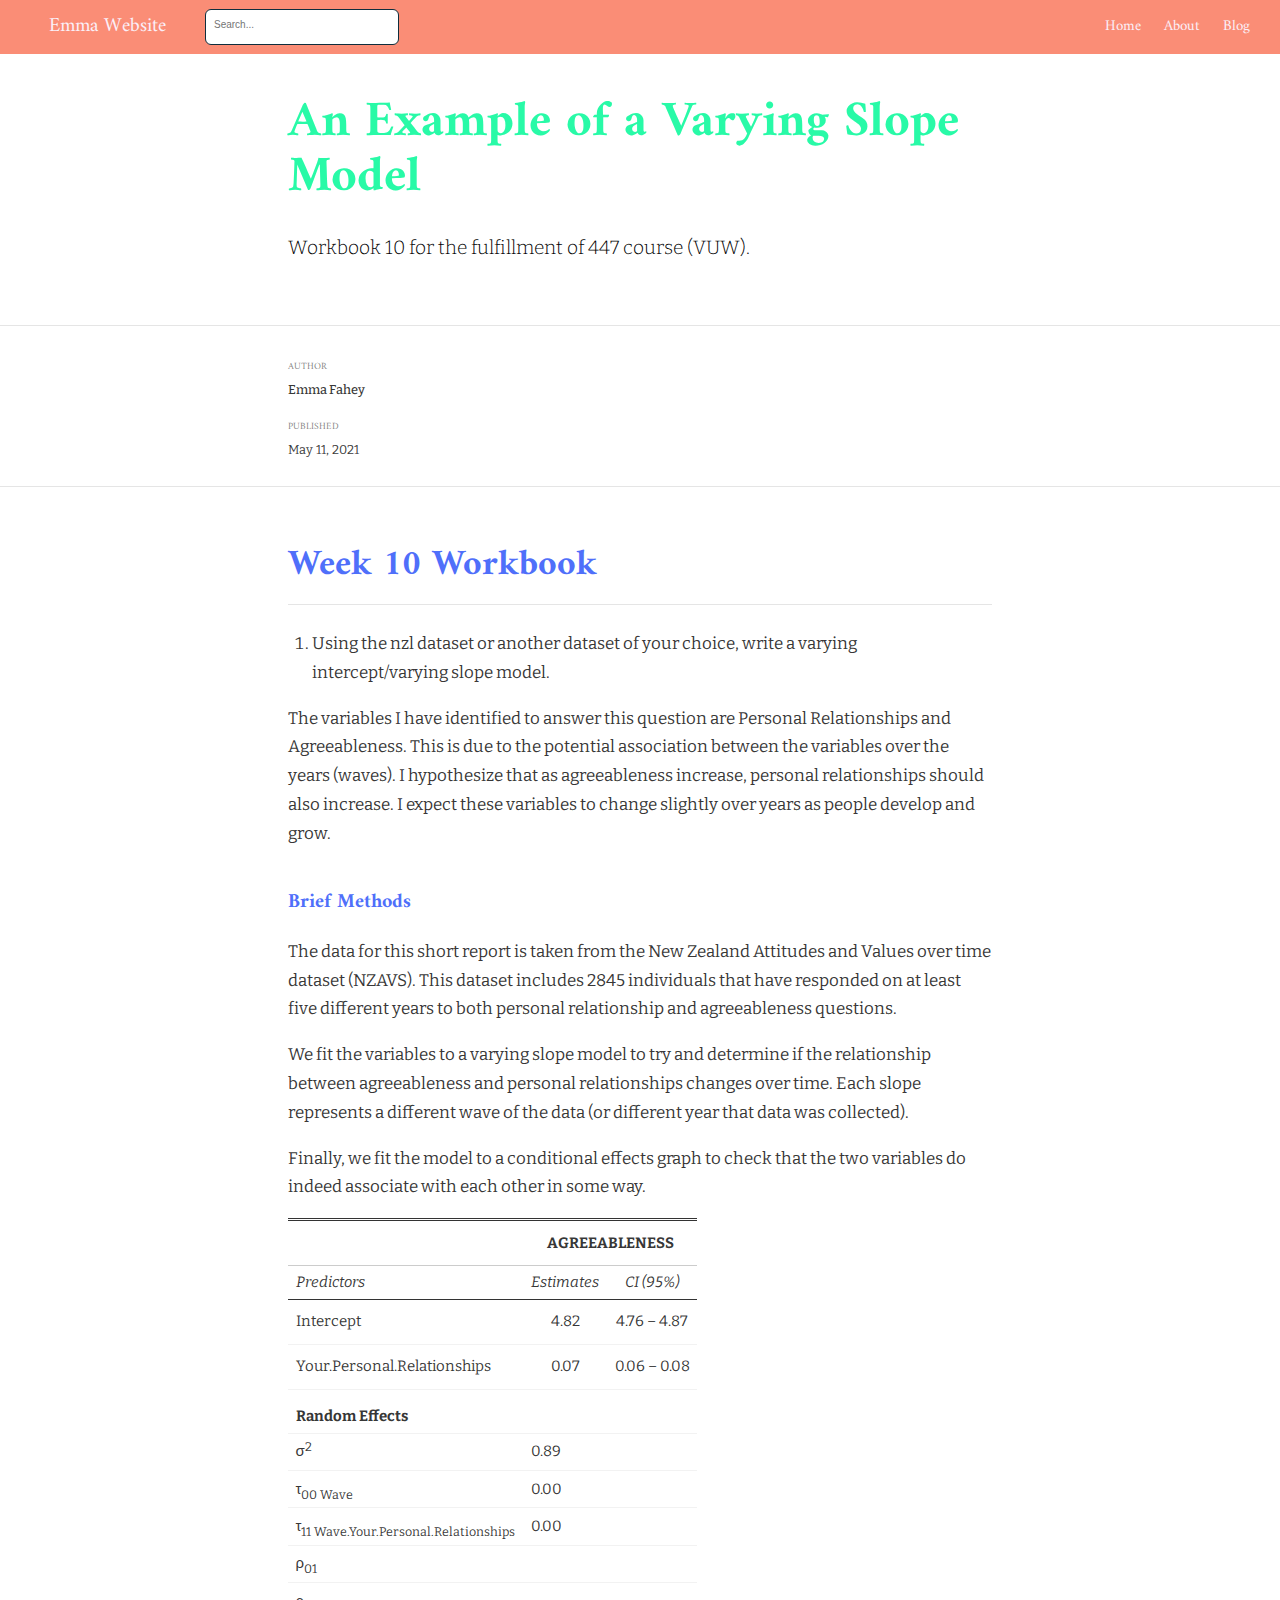
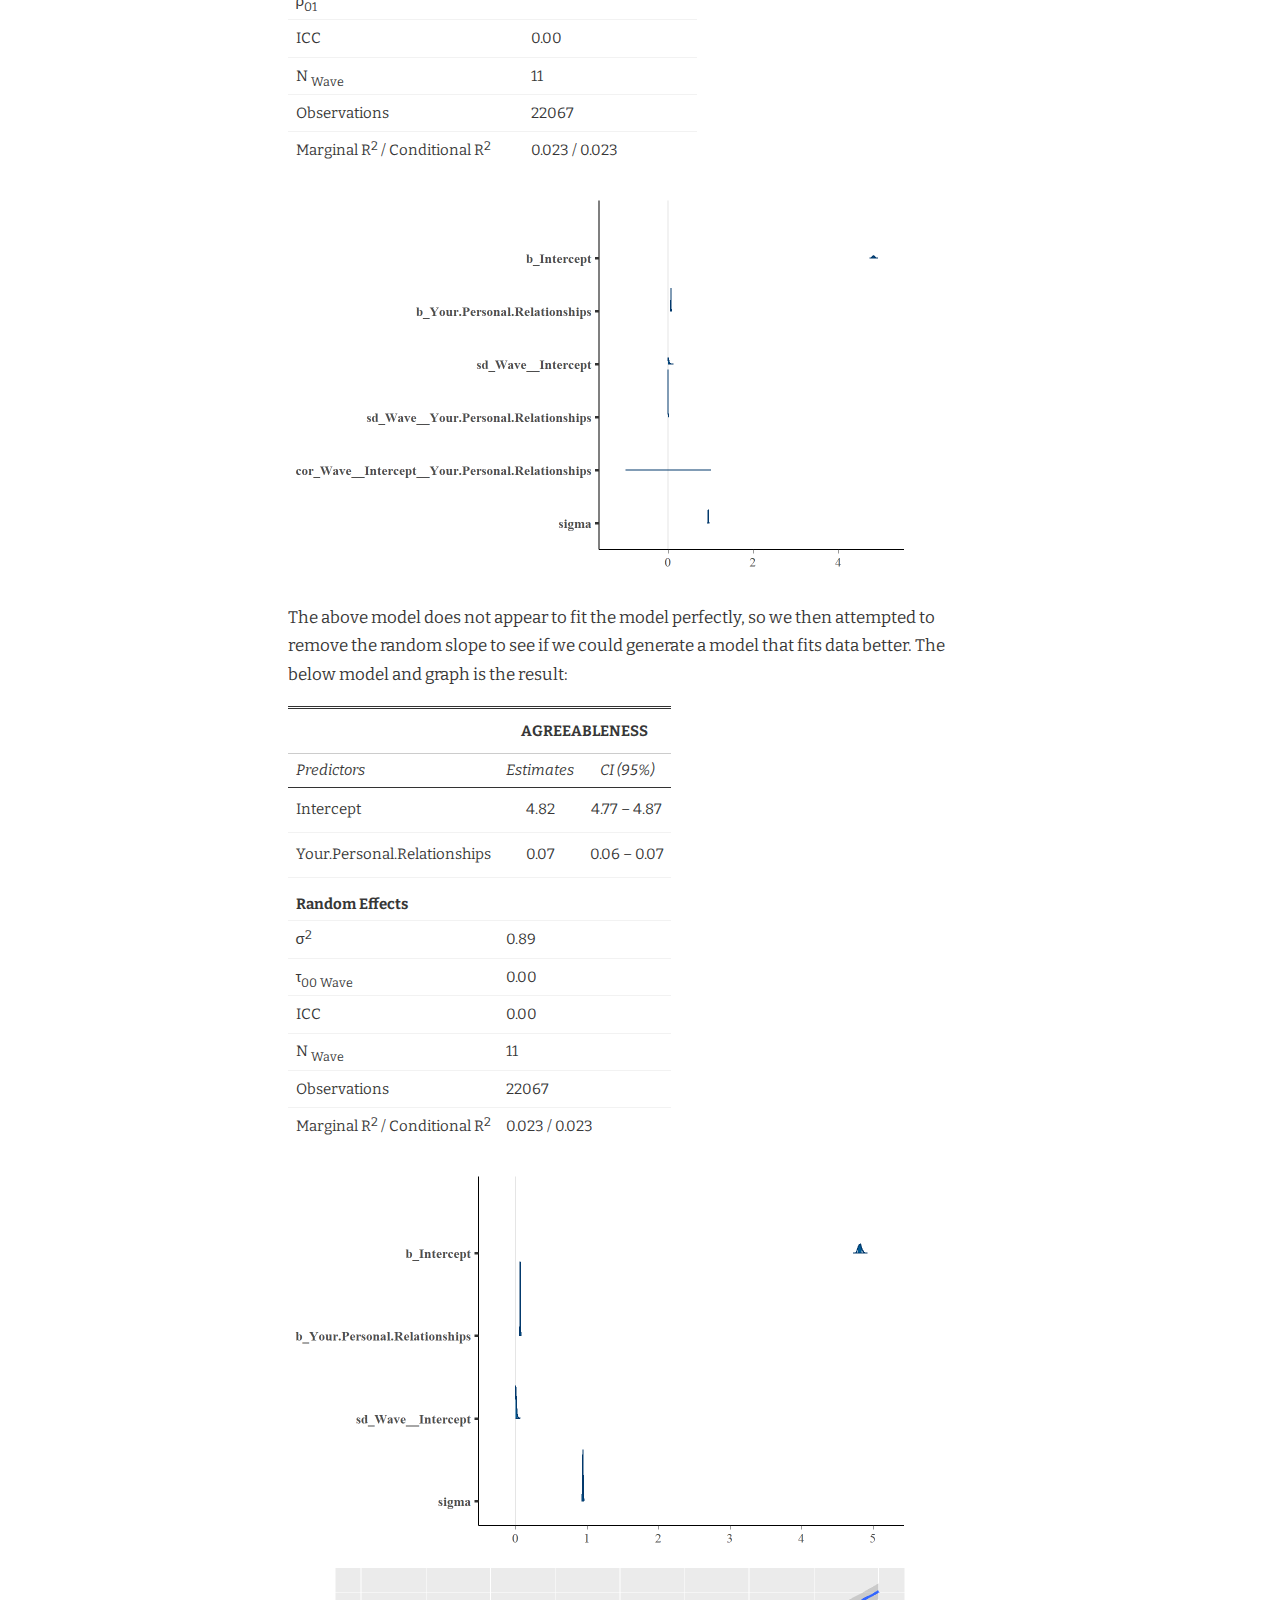
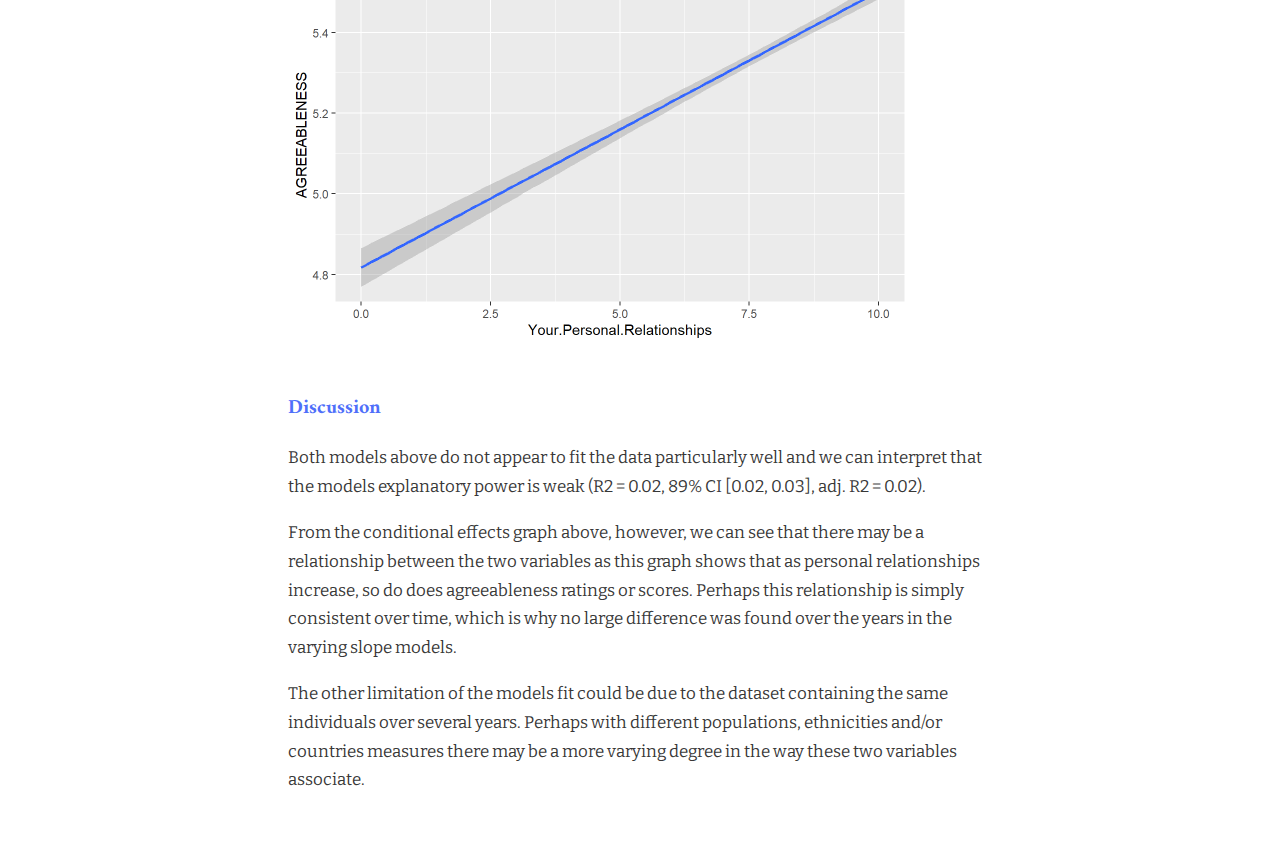
==== commit 9b7284ee: "second commit - for upload" ====
--- a/docs/posts/2021-05-12-welcome/index.html
+++ b/docs/posts/2021-05-12-welcome/index.html
@@ -86,38 +86,38 @@
 </style>
 
   <!--radix_placeholder_meta_tags-->
-<title>Emma Website: welcome</title>
-
-<meta property="description" itemprop="description" content="A short description of the post."/>
+<title>Emma Website: An Example of a Varying Slope Model</title>
+
+<meta property="description" itemprop="description" content="Workbook 10 for the fulfillment of 447 course (VUW)."/>
 
 
 <!--  https://schema.org/Article -->
 <meta property="article:published" itemprop="datePublished" content="2021-05-12"/>
 <meta property="article:created" itemprop="dateCreated" content="2021-05-12"/>
-<meta name="article:author" content="Unknown"/>
+<meta name="article:author" content="Emma Fahey"/>
 
 <!--  https://developers.facebook.com/docs/sharing/webmasters#markup -->
-<meta property="og:title" content="Emma Website: welcome"/>
+<meta property="og:title" content="Emma Website: An Example of a Varying Slope Model"/>
 <meta property="og:type" content="article"/>
-<meta property="og:description" content="A short description of the post."/>
+<meta property="og:description" content="Workbook 10 for the fulfillment of 447 course (VUW)."/>
 <meta property="og:locale" content="en_US"/>
 <meta property="og:site_name" content="Emma Website"/>
 
 <!--  https://dev.twitter.com/cards/types/summary -->
 <meta property="twitter:card" content="summary"/>
-<meta property="twitter:title" content="Emma Website: welcome"/>
-<meta property="twitter:description" content="A short description of the post."/>
+<meta property="twitter:title" content="Emma Website: An Example of a Varying Slope Model"/>
+<meta property="twitter:description" content="Workbook 10 for the fulfillment of 447 course (VUW)."/>
 
 <!--/radix_placeholder_meta_tags-->
   <!--radix_placeholder_rmarkdown_metadata-->
 
 <script type="text/json" id="radix-rmarkdown-metadata">
-{"type":"list","attributes":{"names":{"type":"character","attributes":{},"value":["title","description","author","date","output"]}},"value":[{"type":"character","attributes":{},"value":["welcome"]},{"type":"character","attributes":{},"value":["A short description of the post."]},{"type":"list","attributes":{},"value":[{"type":"list","attributes":{"names":{"type":"character","attributes":{},"value":["name"]}},"value":[{"type":"character","attributes":{},"value":["Unknown"]}]}]},{"type":"character","attributes":{},"value":["05-12-2021"]},{"type":"list","attributes":{"names":{"type":"character","attributes":{},"value":["distill::distill_article"]}},"value":[{"type":"list","attributes":{"names":{"type":"character","attributes":{},"value":["self_contained"]}},"value":[{"type":"logical","attributes":{},"value":[false]}]}]}]}
+{"type":"list","attributes":{"names":{"type":"character","attributes":{},"value":["title","description","author","date","output"]}},"value":[{"type":"character","attributes":{},"value":["An Example of a Varying Slope Model"]},{"type":"character","attributes":{},"value":["Workbook 10 for the fulfillment of 447 course (VUW)."]},{"type":"list","attributes":{},"value":[{"type":"list","attributes":{"names":{"type":"character","attributes":{},"value":["name"]}},"value":[{"type":"character","attributes":{},"value":["Emma Fahey"]}]}]},{"type":"character","attributes":{},"value":["05-12-2021"]},{"type":"list","attributes":{"names":{"type":"character","attributes":{},"value":["distill::distill_article"]}},"value":[{"type":"list","attributes":{"names":{"type":"character","attributes":{},"value":["self_contained"]}},"value":[{"type":"logical","attributes":{},"value":[false]}]}]}]}
 </script>
 <!--/radix_placeholder_rmarkdown_metadata-->
   
   <script type="text/json" id="radix-resource-manifest">
-  {"type":"NULL"}
+  {"type":"character","attributes":{},"value":["welcome_files/anchor-4.2.2/anchor.min.js","welcome_files/bowser-1.9.3/bowser.min.js","welcome_files/distill-2.2.21/template.v2.js","welcome_files/figure-html5/code to include 1-1.png","welcome_files/figure-html5/code to include 2-1.png","welcome_files/figure-html5/code to include 2-2.png","welcome_files/figure-html5/question-1.png","welcome_files/figure-html5/take 2-1.png","welcome_files/figure-html5/take 2-2.png","welcome_files/header-attrs-2.8/header-attrs.js","welcome_files/jquery-1.11.3/jquery.min.js","welcome_files/popper-2.6.0/popper.min.js","welcome_files/tippy-6.2.7/tippy-bundle.umd.min.js","welcome_files/tippy-6.2.7/tippy-light-border.css","welcome_files/tippy-6.2.7/tippy.css","welcome_files/tippy-6.2.7/tippy.umd.min.js","welcome_files/webcomponents-2.0.0/webcomponents.js"]}
   </script>
   <!--radix_placeholder_navigation_in_header-->
 <meta name="distill:offset" content="../.."/>
@@ -2144,8 +2144,8 @@
   --aside-size:      12px;
   --fig-cap-size:    13px;
   /*-- Main font colors --*/
-  --title-color:     #3CF72D;
-  --header-color:    rgba(247, 220, 45, 97);
+  --title-color:     #28FAA7;
+  --header-color:    #4F6FFA;
   --body-color:      rgba(0, 0, 0, 0.8);
   --aside-color:     rgba(0, 0, 0, 0.6);
   --fig-cap-color:   rgba(0, 0, 0, 0.6);
@@ -2182,18 +2182,18 @@
 /* These properties only apply to Distill sites and blogs  */
 
 .distill-site-header {
-  --title-size:       18px;    
-  --text-color:       #AB14F7; 
+  --title-size:       20px;    
+  --text-color:       #FBEFF8; 
   --text-size:        15px;
   --hover-color:      #dd424c; 
-  --bkgd-color:       #5EA8FA; 
+  --bkgd-color:       #FA8D76; 
 }
 
 .distill-site-footer {
   --text-color:       rgba(255, 255, 255, 0.8);
   --text-size:        15px;
   --hover-color:      white;
-  --bkgd-color:       #AB14F7;
+  --bkgd-color:       #FBEFF8;
 }
 
 /*-- Additional custom styles --*/
@@ -2384,7 +2384,7 @@
 <!--radix_placeholder_front_matter-->
 
 <script id="distill-front-matter" type="text/json">
-{"title":"welcome","description":"A short description of the post.","authors":[{"author":"Unknown","authorURL":"#","affiliation":"&nbsp;","affiliationURL":"#","orcidID":""}],"publishedDate":"2021-05-12T00:00:00.000+12:00","citationText":"Unknown, 2021"}
+{"title":"An Example of a Varying Slope Model","description":"Workbook 10 for the fulfillment of 447 course (VUW).","authors":[{"author":"Emma Fahey","authorURL":"#","affiliation":"&nbsp;","affiliationURL":"#","orcidID":""}],"publishedDate":"2021-05-12T00:00:00.000+12:00","citationText":"Fahey, 2021"}
 </script>
 
 <!--/radix_placeholder_front_matter-->
@@ -2408,22 +2408,244 @@
 <!--/radix_placeholder_site_before_body-->
 
 <div class="d-title">
-<h1>welcome</h1>
+<h1>An Example of a Varying Slope Model</h1>
 <!--radix_placeholder_categories-->
 <!--/radix_placeholder_categories-->
-<p><p>A short description of the post.</p></p>
+<p><p>Workbook 10 for the fulfillment of 447 course (VUW).</p></p>
 </div>
 
 <div class="d-byline">
-  Unknown  
+  Emma Fahey  
   
 <br/>05-12-2021
 </div>
 
 <div class="d-article">
-<p>Distill is a publication format for scientific and technical writing, native to the web.</p>
-<p>Learn more about using Distill at <a href="https://rstudio.github.io/distill" class="uri">https://rstudio.github.io/distill</a>.</p>
-<p>Here you can push a normal thing. This creates new pages.</p>
+<h2 id="week-10-workbook">Week 10 Workbook</h2>
+<ol type="1">
+<li>Using the nzl dataset or another dataset of your choice, write a varying intercept/varying slope model.</li>
+</ol>
+<p>The variables I have identified to answer this question are Personal Relationships and Agreeableness. This is due to the potential association between the variables over the years (waves). I hypothesize that as agreeableness increase, personal relationships should also increase. I expect these variables to change slightly over years as people develop and grow.</p>
+<h3 id="brief-methods">Brief Methods</h3>
+<p>The data for this short report is taken from the New Zealand Attitudes and Values over time dataset (NZAVS). This dataset includes 2845 individuals that have responded on at least five different years to both personal relationship and agreeableness questions.</p>
+<p>We fit the variables to a varying slope model to try and determine if the relationship between agreeableness and personal relationships changes over time. Each slope represents a different wave of the data (or different year that data was collected).</p>
+<p>Finally, we fit the model to a conditional effects graph to check that the two variables do indeed associate with each other in some way.</p>
+<div class="layout-chunk" data-layout="l-body">
+<table style="border-collapse:collapse; border:none;">
+<tr>
+<th style="border-top: double; text-align:center; font-style:normal; font-weight:bold; padding:0.2cm;  text-align:left; ">
+ 
+</th>
+<th colspan="2" style="border-top: double; text-align:center; font-style:normal; font-weight:bold; padding:0.2cm; ">
+AGREEABLENESS
+</th>
+</tr>
+<tr>
+<td style=" text-align:center; border-bottom:1px solid; font-style:italic; font-weight:normal;  text-align:left; ">
+Predictors
+</td>
+<td style=" text-align:center; border-bottom:1px solid; font-style:italic; font-weight:normal;  ">
+Estimates
+</td>
+<td style=" text-align:center; border-bottom:1px solid; font-style:italic; font-weight:normal;  ">
+CI (95%)
+</td>
+</tr>
+<tr>
+<td style=" padding:0.2cm; text-align:left; vertical-align:top; text-align:left; ">
+Intercept
+</td>
+<td style=" padding:0.2cm; text-align:left; vertical-align:top; text-align:center;  ">
+4.82
+</td>
+<td style=" padding:0.2cm; text-align:left; vertical-align:top; text-align:center;  ">
+4.76 – 4.87
+</td>
+</tr>
+<tr>
+<td style=" padding:0.2cm; text-align:left; vertical-align:top; text-align:left; ">
+Your.Personal.Relationships
+</td>
+<td style=" padding:0.2cm; text-align:left; vertical-align:top; text-align:center;  ">
+0.07
+</td>
+<td style=" padding:0.2cm; text-align:left; vertical-align:top; text-align:center;  ">
+0.06 – 0.08
+</td>
+</tr>
+<tr>
+<td colspan="3" style="font-weight:bold; text-align:left; padding-top:.8em;">
+Random Effects
+</td>
+</tr>
+<tr>
+<td style=" padding:0.2cm; text-align:left; vertical-align:top; text-align:left; padding-top:0.1cm; padding-bottom:0.1cm;">
+σ<sup>2</sup>
+</td>
+<td style=" padding:0.2cm; text-align:left; vertical-align:top; padding-top:0.1cm; padding-bottom:0.1cm; text-align:left;" colspan="2">
+0.89
+</td>
+<tr>
+<td style=" padding:0.2cm; text-align:left; vertical-align:top; text-align:left; padding-top:0.1cm; padding-bottom:0.1cm;">
+τ<sub>00</sub> <sub>Wave</sub>
+</td>
+<td style=" padding:0.2cm; text-align:left; vertical-align:top; padding-top:0.1cm; padding-bottom:0.1cm; text-align:left;" colspan="2">
+0.00
+</td>
+<tr>
+<td style=" padding:0.2cm; text-align:left; vertical-align:top; text-align:left; padding-top:0.1cm; padding-bottom:0.1cm;">
+τ<sub>11</sub> <sub>Wave.Your.Personal.Relationships</sub>
+</td>
+<td style=" padding:0.2cm; text-align:left; vertical-align:top; padding-top:0.1cm; padding-bottom:0.1cm; text-align:left;" colspan="2">
+0.00
+</td>
+<tr>
+<td style=" padding:0.2cm; text-align:left; vertical-align:top; text-align:left; padding-top:0.1cm; padding-bottom:0.1cm;">
+ρ<sub>01</sub>
+</td>
+<td style=" padding:0.2cm; text-align:left; vertical-align:top; padding-top:0.1cm; padding-bottom:0.1cm; text-align:left;" colspan="2">
+ 
+</td>
+<tr>
+<td style=" padding:0.2cm; text-align:left; vertical-align:top; text-align:left; padding-top:0.1cm; padding-bottom:0.1cm;">
+ρ<sub>01</sub>
+</td>
+<td style=" padding:0.2cm; text-align:left; vertical-align:top; padding-top:0.1cm; padding-bottom:0.1cm; text-align:left;" colspan="2">
+ 
+</td>
+<tr>
+<td style=" padding:0.2cm; text-align:left; vertical-align:top; text-align:left; padding-top:0.1cm; padding-bottom:0.1cm;">
+ICC
+</td>
+<td style=" padding:0.2cm; text-align:left; vertical-align:top; padding-top:0.1cm; padding-bottom:0.1cm; text-align:left;" colspan="2">
+0.00
+</td>
+<tr>
+<td style=" padding:0.2cm; text-align:left; vertical-align:top; text-align:left; padding-top:0.1cm; padding-bottom:0.1cm;">
+N <sub>Wave</sub>
+</td>
+<td style=" padding:0.2cm; text-align:left; vertical-align:top; padding-top:0.1cm; padding-bottom:0.1cm; text-align:left;" colspan="2">
+11
+</td>
+<tr>
+<td style=" padding:0.2cm; text-align:left; vertical-align:top; text-align:left; padding-top:0.1cm; padding-bottom:0.1cm; border-top:1px solid;">
+Observations
+</td>
+<td style=" padding:0.2cm; text-align:left; vertical-align:top; padding-top:0.1cm; padding-bottom:0.1cm; text-align:left; border-top:1px solid;" colspan="2">
+22067
+</td>
+</tr>
+<tr>
+<td style=" padding:0.2cm; text-align:left; vertical-align:top; text-align:left; padding-top:0.1cm; padding-bottom:0.1cm;">
+Marginal R<sup>2</sup> / Conditional R<sup>2</sup>
+</td>
+<td style=" padding:0.2cm; text-align:left; vertical-align:top; padding-top:0.1cm; padding-bottom:0.1cm; text-align:left;" colspan="2">
+0.023 / 0.023
+</td>
+</tr>
+</table>
+<p><img src="welcome_files/figure-html5/code%20to%20include%201-1.png" width="624" /></p>
+</div>
+<p>The above model does not appear to fit the model perfectly, so we then attempted to remove the random slope to see if we could generate a model that fits data better. The below model and graph is the result:</p>
+<div class="layout-chunk" data-layout="l-body">
+<table style="border-collapse:collapse; border:none;">
+<tr>
+<th style="border-top: double; text-align:center; font-style:normal; font-weight:bold; padding:0.2cm;  text-align:left; ">
+ 
+</th>
+<th colspan="2" style="border-top: double; text-align:center; font-style:normal; font-weight:bold; padding:0.2cm; ">
+AGREEABLENESS
+</th>
+</tr>
+<tr>
+<td style=" text-align:center; border-bottom:1px solid; font-style:italic; font-weight:normal;  text-align:left; ">
+Predictors
+</td>
+<td style=" text-align:center; border-bottom:1px solid; font-style:italic; font-weight:normal;  ">
+Estimates
+</td>
+<td style=" text-align:center; border-bottom:1px solid; font-style:italic; font-weight:normal;  ">
+CI (95%)
+</td>
+</tr>
+<tr>
+<td style=" padding:0.2cm; text-align:left; vertical-align:top; text-align:left; ">
+Intercept
+</td>
+<td style=" padding:0.2cm; text-align:left; vertical-align:top; text-align:center;  ">
+4.82
+</td>
+<td style=" padding:0.2cm; text-align:left; vertical-align:top; text-align:center;  ">
+4.77 – 4.87
+</td>
+</tr>
+<tr>
+<td style=" padding:0.2cm; text-align:left; vertical-align:top; text-align:left; ">
+Your.Personal.Relationships
+</td>
+<td style=" padding:0.2cm; text-align:left; vertical-align:top; text-align:center;  ">
+0.07
+</td>
+<td style=" padding:0.2cm; text-align:left; vertical-align:top; text-align:center;  ">
+0.06 – 0.07
+</td>
+</tr>
+<tr>
+<td colspan="3" style="font-weight:bold; text-align:left; padding-top:.8em;">
+Random Effects
+</td>
+</tr>
+<tr>
+<td style=" padding:0.2cm; text-align:left; vertical-align:top; text-align:left; padding-top:0.1cm; padding-bottom:0.1cm;">
+σ<sup>2</sup>
+</td>
+<td style=" padding:0.2cm; text-align:left; vertical-align:top; padding-top:0.1cm; padding-bottom:0.1cm; text-align:left;" colspan="2">
+0.89
+</td>
+<tr>
+<td style=" padding:0.2cm; text-align:left; vertical-align:top; text-align:left; padding-top:0.1cm; padding-bottom:0.1cm;">
+τ<sub>00</sub> <sub>Wave</sub>
+</td>
+<td style=" padding:0.2cm; text-align:left; vertical-align:top; padding-top:0.1cm; padding-bottom:0.1cm; text-align:left;" colspan="2">
+0.00
+</td>
+<tr>
+<td style=" padding:0.2cm; text-align:left; vertical-align:top; text-align:left; padding-top:0.1cm; padding-bottom:0.1cm;">
+ICC
+</td>
+<td style=" padding:0.2cm; text-align:left; vertical-align:top; padding-top:0.1cm; padding-bottom:0.1cm; text-align:left;" colspan="2">
+0.00
+</td>
+<tr>
+<td style=" padding:0.2cm; text-align:left; vertical-align:top; text-align:left; padding-top:0.1cm; padding-bottom:0.1cm;">
+N <sub>Wave</sub>
+</td>
+<td style=" padding:0.2cm; text-align:left; vertical-align:top; padding-top:0.1cm; padding-bottom:0.1cm; text-align:left;" colspan="2">
+11
+</td>
+<tr>
+<td style=" padding:0.2cm; text-align:left; vertical-align:top; text-align:left; padding-top:0.1cm; padding-bottom:0.1cm; border-top:1px solid;">
+Observations
+</td>
+<td style=" padding:0.2cm; text-align:left; vertical-align:top; padding-top:0.1cm; padding-bottom:0.1cm; text-align:left; border-top:1px solid;" colspan="2">
+22067
+</td>
+</tr>
+<tr>
+<td style=" padding:0.2cm; text-align:left; vertical-align:top; text-align:left; padding-top:0.1cm; padding-bottom:0.1cm;">
+Marginal R<sup>2</sup> / Conditional R<sup>2</sup>
+</td>
+<td style=" padding:0.2cm; text-align:left; vertical-align:top; padding-top:0.1cm; padding-bottom:0.1cm; text-align:left;" colspan="2">
+0.023 / 0.023
+</td>
+</tr>
+</table>
+<p><img src="welcome_files/figure-html5/code%20to%20include%202-1.png" width="624" /><img src="welcome_files/figure-html5/code%20to%20include%202-2.png" width="624" /></p>
+</div>
+<h3 id="discussion">Discussion</h3>
+<p>Both models above do not appear to fit the data particularly well and we can interpret that the models explanatory power is weak (R2 = 0.02, 89% CI [0.02, 0.03], adj. R2 = 0.02).</p>
+<p>From the conditional effects graph above, however, we can see that there may be a relationship between the two variables as this graph shows that as personal relationships increase, so do does agreeableness ratings or scores. Perhaps this relationship is simply consistent over time, which is why no large difference was found over the years in the varying slope models.</p>
+<p>The other limitation of the models fit could be due to the dataset containing the same individuals over several years. Perhaps with different populations, ethnicities and/or countries measures there may be a more varying degree in the way these two variables associate.</p>
 <div class="sourceCode" id="cb1"><pre class="sourceCode r distill-force-highlighting-css"><code class="sourceCode r"></code></pre></div>
 <!--radix_placeholder_article_footer-->
 <!--/radix_placeholder_article_footer-->
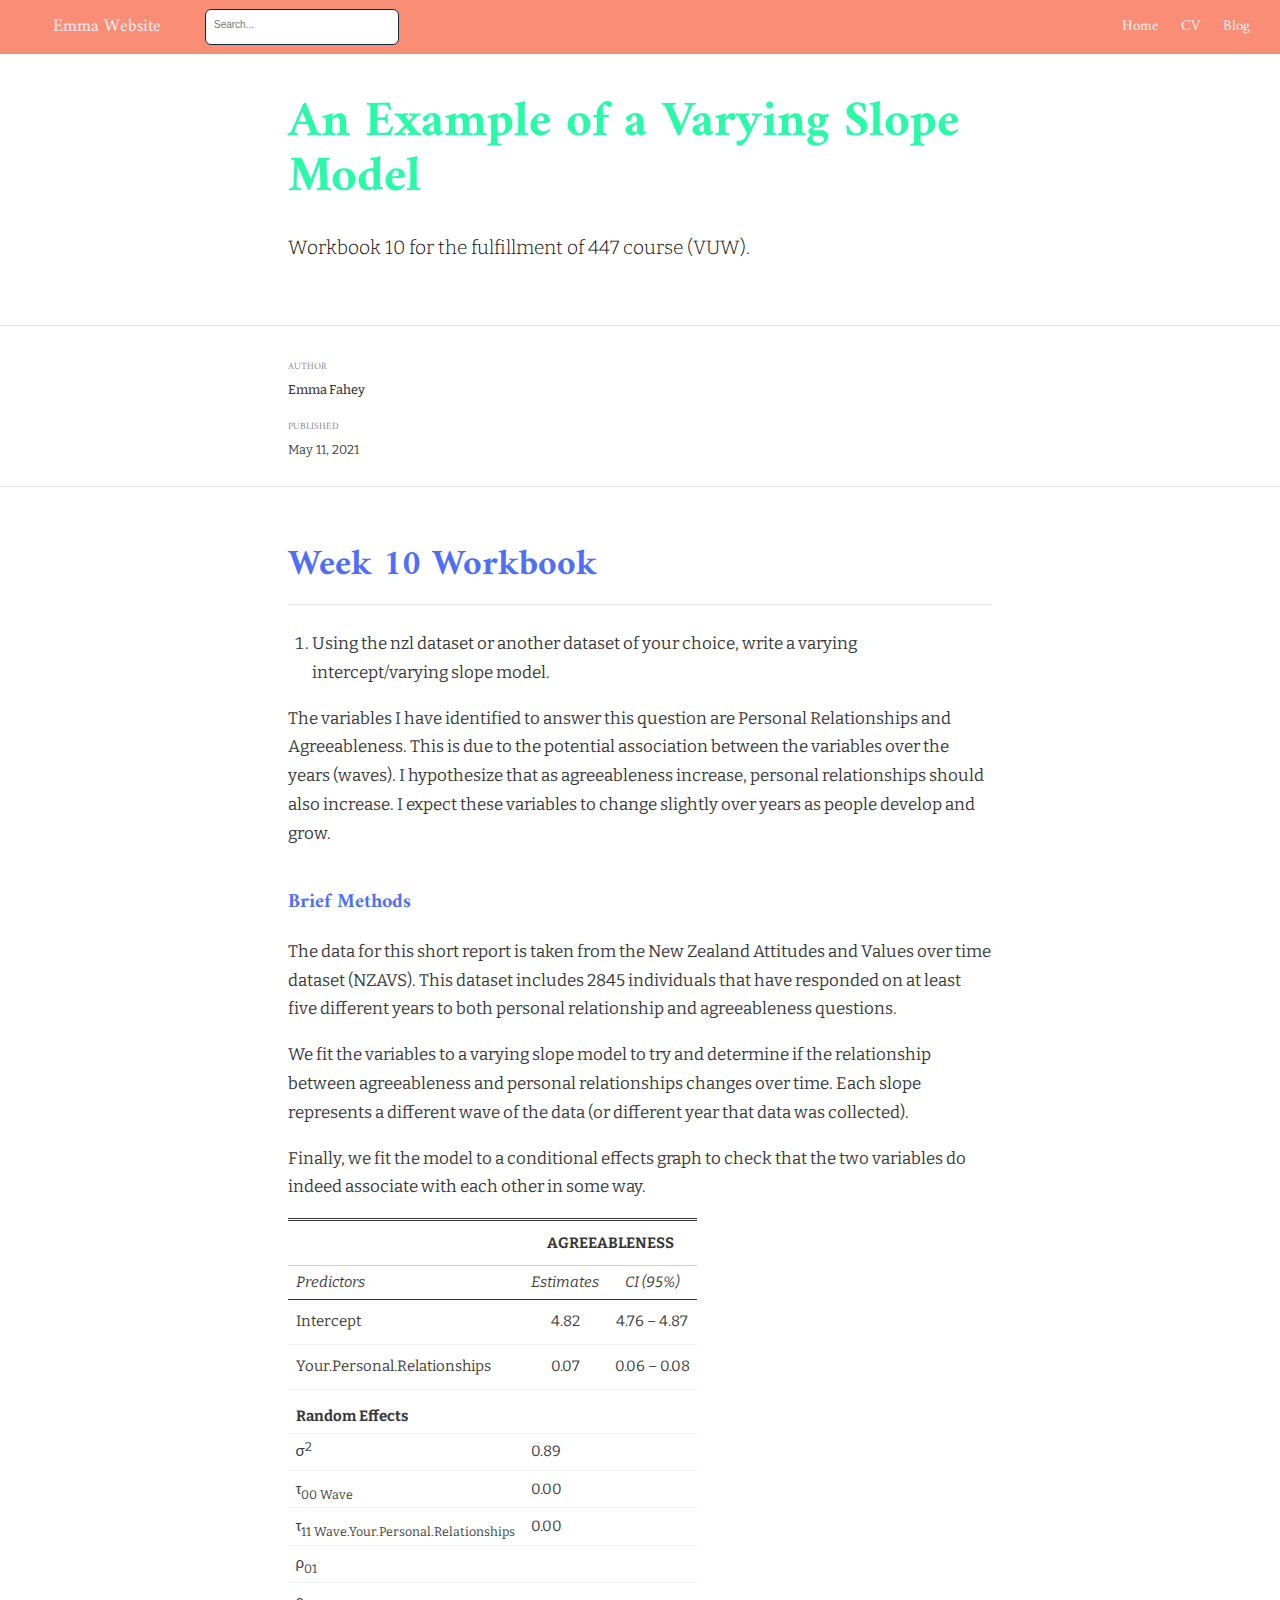
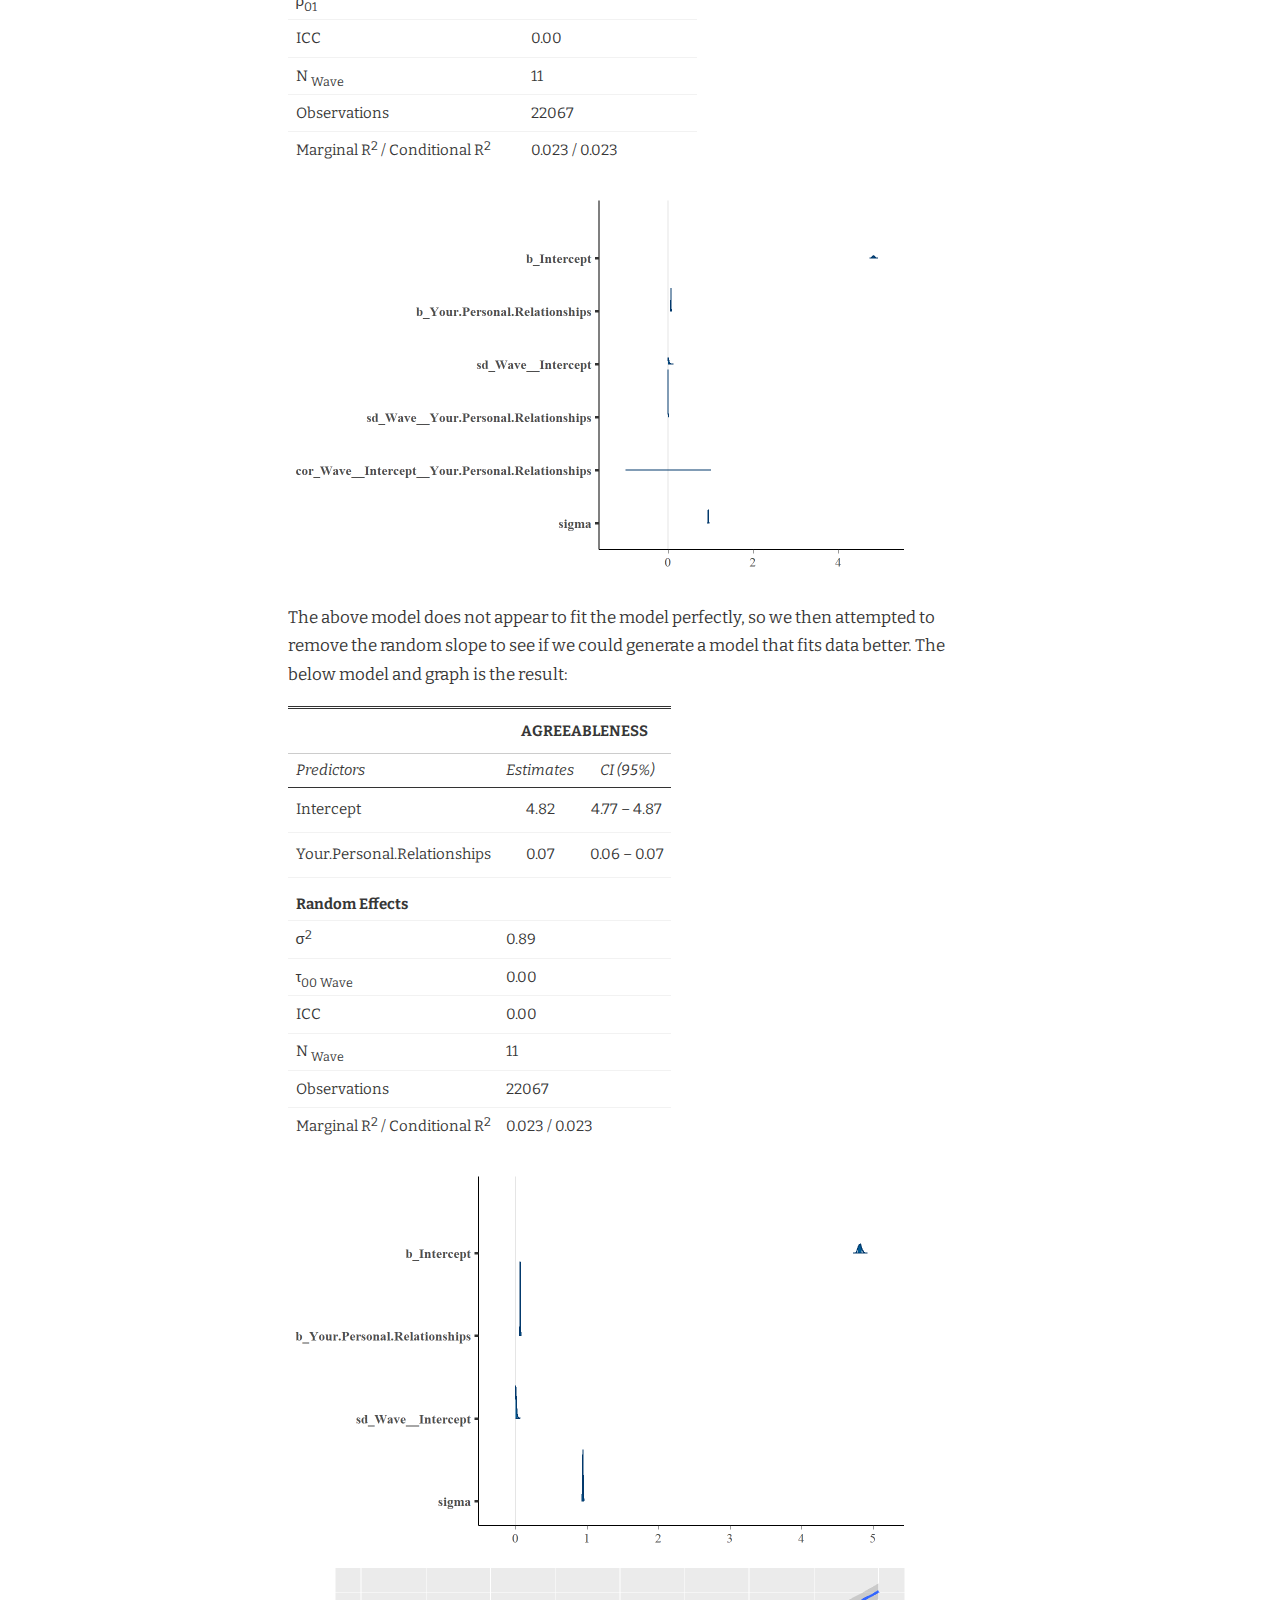
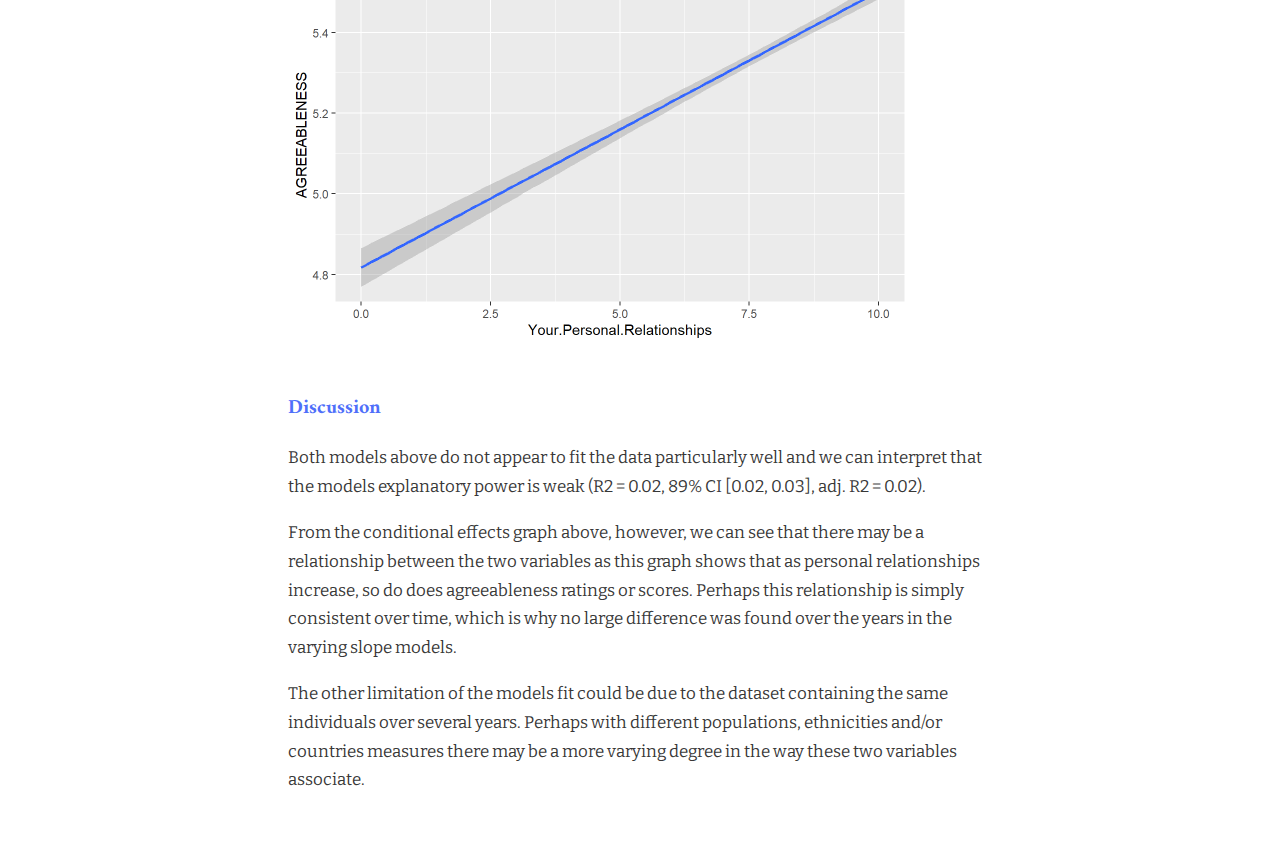
==== commit 77de71b5: "upload for CV" ====
--- a/docs/posts/2021-05-12-welcome/index.html
+++ b/docs/posts/2021-05-12-welcome/index.html
@@ -2182,7 +2182,7 @@
 /* These properties only apply to Distill sites and blogs  */
 
 .distill-site-header {
-  --title-size:       20px;    
+  --title-size:       18px;    
   --text-color:       #FBEFF8; 
   --text-size:        15px;
   --hover-color:      #dd424c; 
@@ -2397,7 +2397,7 @@
 </div>
 <div class="nav-right">
 <a href="../../index.html">Home</a>
-<a href="../../about.html">About</a>
+<a href="../../about.html">CV</a>
 <a href="../../blog.html">Blog</a>
 <a href="javascript:void(0);" class="nav-toggle">&#9776;</a>
 </div>
